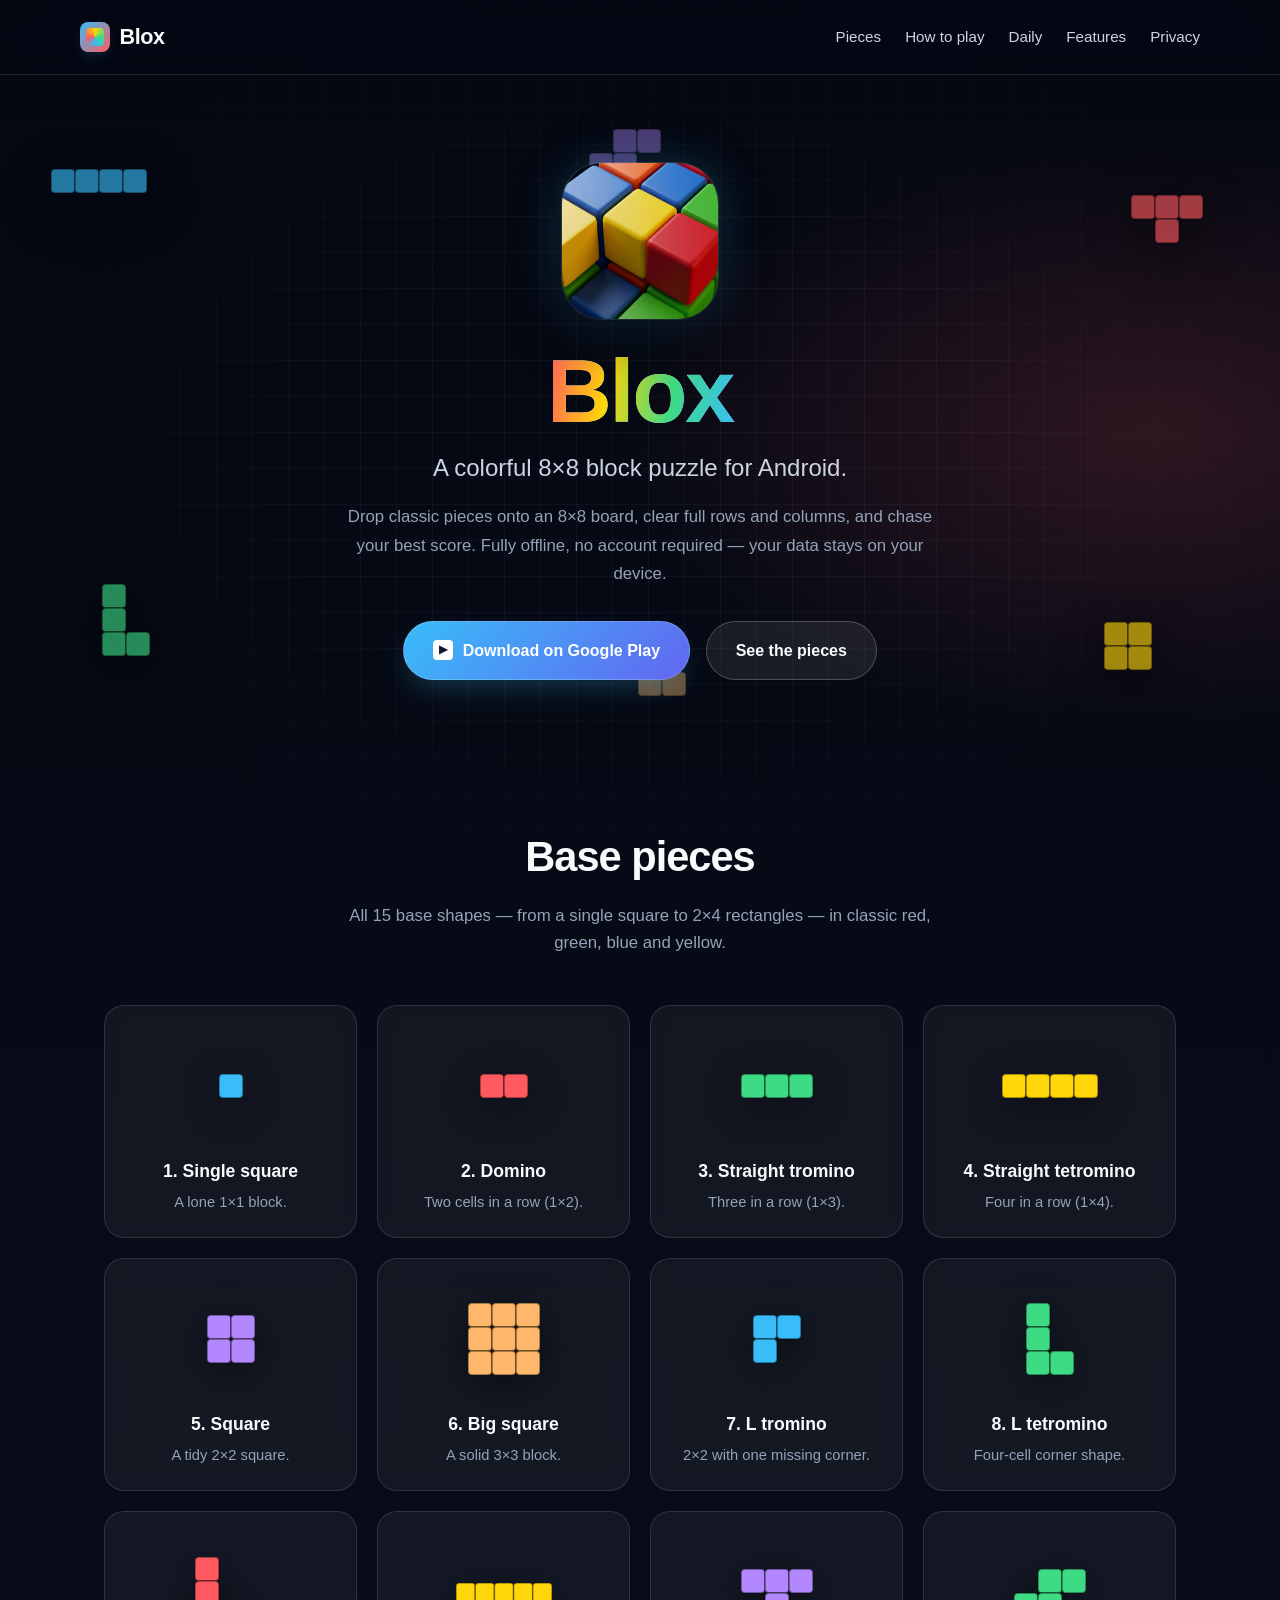
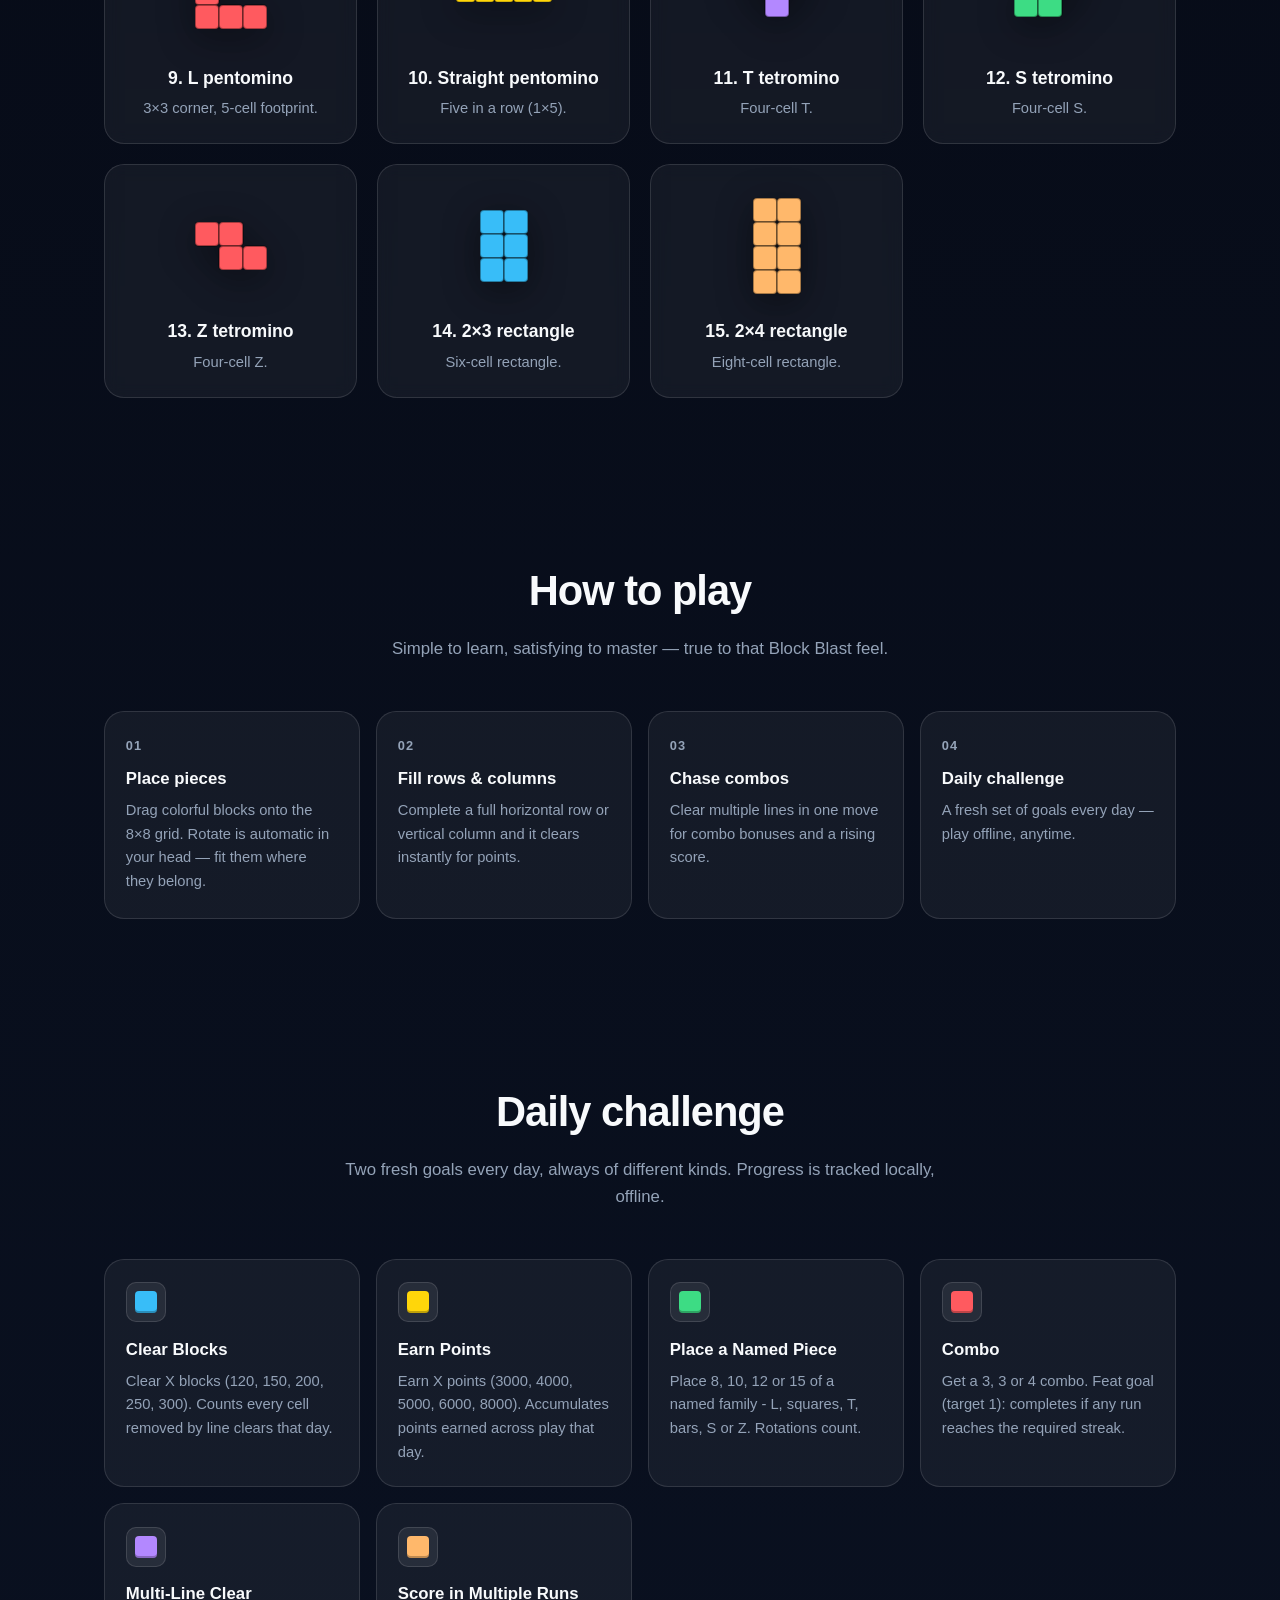
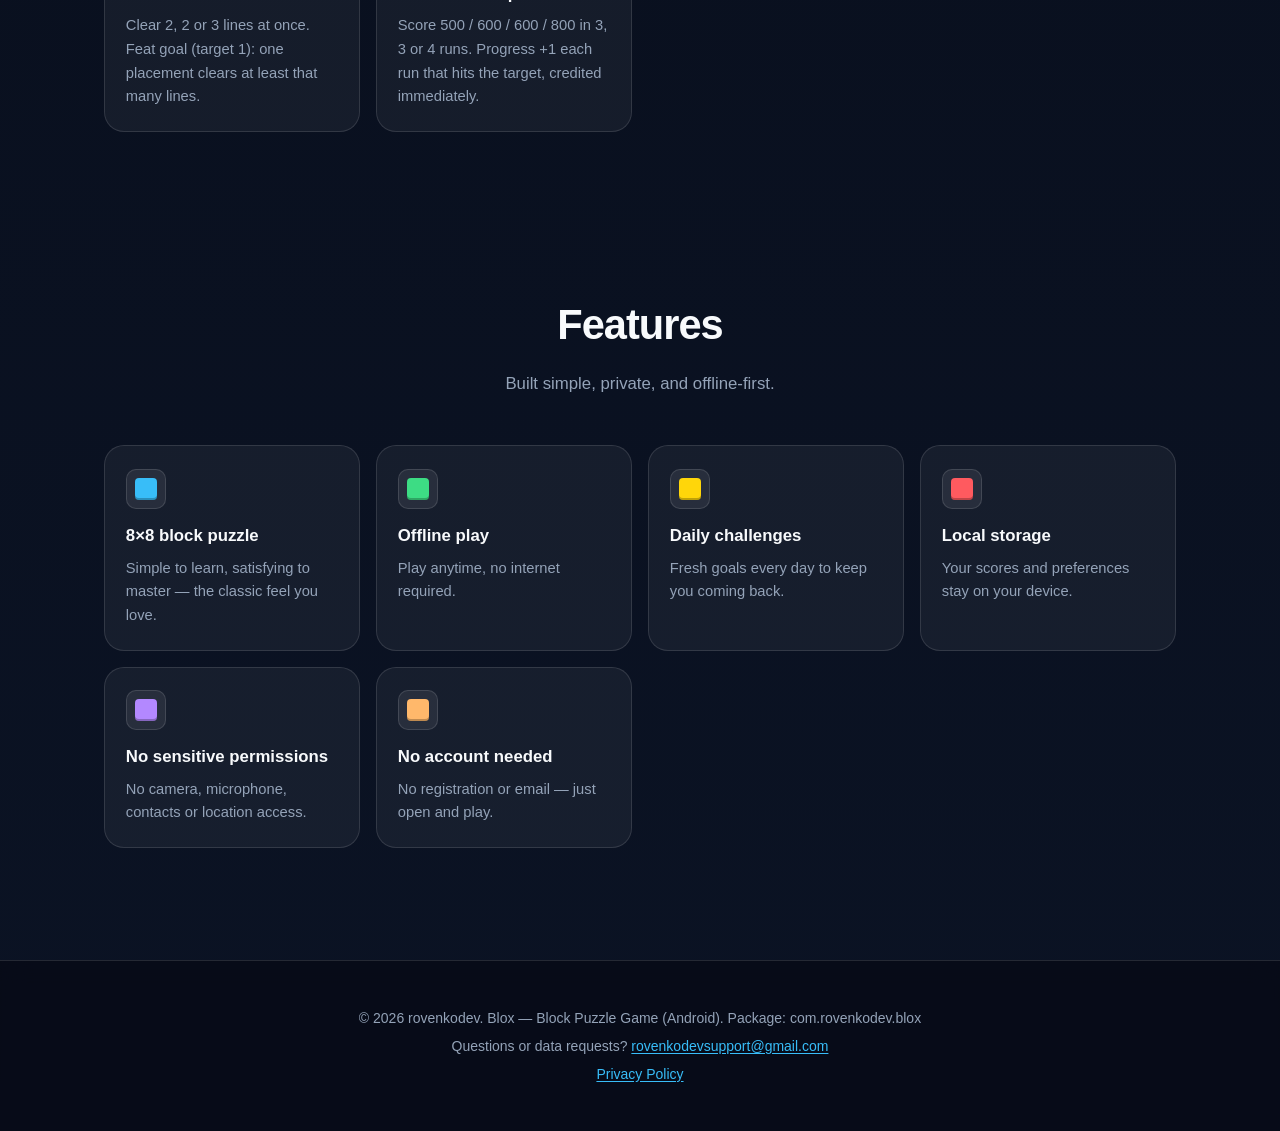
==== index.html @ ad1874cd "Order navbar to match page content" ====
<!DOCTYPE html>
<html lang="en">
<head>
  <meta charset="UTF-8" />
  <meta name="viewport" content="width=device-width, initial-scale=1.0" />
  <meta name="description" content="Blox is an offline-playable 8x8 block puzzle game for Android. No account required — just colorful classic pieces." />
  <title>Blox — Block Puzzle Game</title>
  <link rel="icon" type="image/png" href="favicon.png" />
  <link rel="stylesheet" href="assets/css/style.css" />
</head>
<body>
  <header class="site-header">
    <div class="container header-inner">
      <a href="/" class="logo">
        <span class="logo-mark" aria-hidden="true"></span>
        Blox
      </a>
      <nav class="nav">
        <a href="#pieces">Pieces</a>
        <a href="#how">How to play</a>
        <a href="#daily">Daily</a>
        <a href="#features">Features</a>
        <a href="privacypolicy.html">Privacy</a>
      </nav>
    </div>
  </header>

  <!-- Decorative floating classic pieces (hero background) -->
  <section class="hero">
    <div class="hero-pieces" aria-hidden="true">
      <!-- blue I piece -->
      <div class="piece-float" style="left:4%; top:14%; --r:-12deg;">
        <svg class="piece piece-blue" viewBox="0 0 96 24" xmlns="http://www.w3.org/2000/svg" width="96" height="24">
          <rect x="0" y="0" width="24" height="24" rx="4"/><rect x="24" y="0" width="24" height="24" rx="4"/><rect x="48" y="0" width="24" height="24" rx="4"/><rect x="72" y="0" width="24" height="24" rx="4"/>
        </svg>
      </div>
      <!-- red T piece -->
      <div class="piece-float" style="right:6%; top:18%; --r:8deg;">
        <svg class="piece piece-red" viewBox="0 0 72 48" xmlns="http://www.w3.org/2000/svg" width="72" height="48">
          <rect x="0" y="0" width="24" height="24" rx="4"/><rect x="24" y="0" width="24" height="24" rx="4"/><rect x="48" y="0" width="24" height="24" rx="4"/><rect x="24" y="24" width="24" height="24" rx="4"/>
        </svg>
      </div>
      <!-- green L piece -->
      <div class="piece-float" style="left:8%; bottom:12%; --r:-6deg;">
        <svg class="piece piece-green" viewBox="0 0 48 72" xmlns="http://www.w3.org/2000/svg" width="48" height="72">
          <rect x="0" y="0" width="24" height="24" rx="4"/><rect x="0" y="24" width="24" height="24" rx="4"/><rect x="0" y="48" width="24" height="24" rx="4"/><rect x="24" y="48" width="24" height="24" rx="4"/>
        </svg>
      </div>
      <!-- yellow O piece -->
      <div class="piece-float" style="right:10%; bottom:10%; --r:14deg;">
        <svg class="piece piece-yellow" viewBox="0 0 48 48" xmlns="http://www.w3.org/2000/svg" width="48" height="48">
          <rect x="0" y="0" width="24" height="24" rx="4"/><rect x="24" y="0" width="24" height="24" rx="4"/><rect x="0" y="24" width="24" height="24" rx="4"/><rect x="24" y="24" width="24" height="24" rx="4"/>
        </svg>
      </div>
      <!-- purple S piece -->
      <div class="piece-float" style="left:46%; top:8%; --r:4deg; opacity:0.4;">
        <svg class="piece piece-purple" viewBox="0 0 72 48" xmlns="http://www.w3.org/2000/svg" width="72" height="48" style="width:72px;">
          <rect x="24" y="0" width="24" height="24" rx="4"/><rect x="48" y="0" width="24" height="24" rx="4"/><rect x="0" y="24" width="24" height="24" rx="4"/><rect x="24" y="24" width="24" height="24" rx="4"/>
        </svg>
      </div>
      <!-- orange Z piece -->
      <div class="piece-float" style="left:48%; bottom:6%; --r:-10deg; opacity:0.4;">
        <svg class="piece piece-orange" viewBox="0 0 72 48" xmlns="http://www.w3.org/2000/svg" width="72" height="48" style="width:72px;">
          <rect x="0" y="0" width="24" height="24" rx="4"/><rect x="24" y="0" width="24" height="24" rx="4"/><rect x="24" y="24" width="24" height="24" rx="4"/><rect x="48" y="24" width="24" height="24" rx="4"/>
        </svg>
      </div>
    </div>

    <div class="container hero-content">
      <div class="hero-badge">
        <img src="assets/img/app-icon.png" alt="Blox app icon" width="156" height="156" />
      </div>
      <h1><span class="accent">Blox</span></h1>
      <p class="tagline">A colorful 8×8 block puzzle for Android.</p>
      <p class="description">
        Drop classic pieces onto an 8×8 board, clear full rows and columns, and chase your best score.
        Fully offline, no account required — your data stays on your device.
      </p>
      <div class="cta-group">
        <a href="#" class="btn btn-primary"><span class="play-icon">▶</span> Download on Google Play</a>
        <a href="#pieces" class="btn btn-secondary">See the pieces</a>
      </div>
    </div>
  </section>

  <main>
    <!-- Pieces showcase -->
    <section class="section" id="pieces">
      <div class="container">
        <div class="section-head">
          <h2>Base pieces</h2>
          <p>All 15 base shapes — from a single square to 2×4 rectangles — in classic red, green, blue and yellow.</p>
        </div>
          <div class="piece-grid">
          <article class="piece-card">
            <div class="piece-art"><svg class="piece piece-blue" viewBox="0 0 24 24" xmlns="http://www.w3.org/2000/svg" width="24" height="24"><rect x="0" y="0" width="24" height="24" rx="4"/></svg></div>
            <h3>1. Single square</h3>
            <p>A lone 1×1 block.</p>
          </article>
          <article class="piece-card">
            <div class="piece-art"><svg class="piece piece-red" viewBox="0 0 48 24" xmlns="http://www.w3.org/2000/svg" width="48" height="24"><rect x="0" y="0" width="24" height="24" rx="4"/><rect x="24" y="0" width="24" height="24" rx="4"/></svg></div>
            <h3>2. Domino</h3>
            <p>Two cells in a row (1×2).</p>
          </article>
          <article class="piece-card">
            <div class="piece-art"><svg class="piece piece-green" viewBox="0 0 72 24" xmlns="http://www.w3.org/2000/svg" width="72" height="24"><rect x="0" y="0" width="24" height="24" rx="4"/><rect x="24" y="0" width="24" height="24" rx="4"/><rect x="48" y="0" width="24" height="24" rx="4"/></svg></div>
            <h3>3. Straight tromino</h3>
            <p>Three in a row (1×3).</p>
          </article>
          <article class="piece-card">
            <div class="piece-art"><svg class="piece piece-yellow" viewBox="0 0 96 24" xmlns="http://www.w3.org/2000/svg" width="96" height="24"><rect x="0" y="0" width="24" height="24" rx="4"/><rect x="24" y="0" width="24" height="24" rx="4"/><rect x="48" y="0" width="24" height="24" rx="4"/><rect x="72" y="0" width="24" height="24" rx="4"/></svg></div>
            <h3>4. Straight tetromino</h3>
            <p>Four in a row (1×4).</p>
          </article>
          <article class="piece-card">
            <div class="piece-art"><svg class="piece piece-purple" viewBox="0 0 48 48" xmlns="http://www.w3.org/2000/svg" width="48" height="48"><rect x="0" y="0" width="24" height="24" rx="4"/><rect x="24" y="0" width="24" height="24" rx="4"/><rect x="0" y="24" width="24" height="24" rx="4"/><rect x="24" y="24" width="24" height="24" rx="4"/></svg></div>
            <h3>5. Square</h3>
            <p>A tidy 2×2 square.</p>
          </article>
          <article class="piece-card">
            <div class="piece-art"><svg class="piece piece-orange" viewBox="0 0 72 72" xmlns="http://www.w3.org/2000/svg" width="72" height="72" style="color:#ffb86b;"><rect x="0" y="0" width="24" height="24" rx="4"/><rect x="24" y="0" width="24" height="24" rx="4"/><rect x="48" y="0" width="24" height="24" rx="4"/><rect x="0" y="24" width="24" height="24" rx="4"/><rect x="24" y="24" width="24" height="24" rx="4"/><rect x="48" y="24" width="24" height="24" rx="4"/><rect x="0" y="48" width="24" height="24" rx="4"/><rect x="24" y="48" width="24" height="24" rx="4"/><rect x="48" y="48" width="24" height="24" rx="4"/></svg></div>
            <h3>6. Big square</h3>
            <p>A solid 3×3 block.</p>
          </article>
          <article class="piece-card">
            <div class="piece-art"><svg class="piece piece-blue" viewBox="0 0 48 48" xmlns="http://www.w3.org/2000/svg" width="48" height="48"><rect x="0" y="0" width="24" height="24" rx="4"/><rect x="24" y="0" width="24" height="24" rx="4"/><rect x="0" y="24" width="24" height="24" rx="4"/></svg></div>
            <h3>7. L tromino</h3>
            <p>2×2 with one missing corner.</p>
          </article>
          <article class="piece-card">
            <div class="piece-art"><svg class="piece piece-green" viewBox="0 0 48 72" xmlns="http://www.w3.org/2000/svg" width="48" height="72"><rect x="0" y="0" width="24" height="24" rx="4"/><rect x="0" y="24" width="24" height="24" rx="4"/><rect x="0" y="48" width="24" height="24" rx="4"/><rect x="24" y="48" width="24" height="24" rx="4"/></svg></div>
            <h3>8. L tetromino</h3>
            <p>Four-cell corner shape.</p>
          </article>
          <article class="piece-card">
            <div class="piece-art"><svg class="piece piece-red" viewBox="0 0 72 72" xmlns="http://www.w3.org/2000/svg" width="72" height="72"><rect x="0" y="0" width="24" height="24" rx="4"/><rect x="0" y="24" width="24" height="24" rx="4"/><rect x="0" y="48" width="24" height="24" rx="4"/><rect x="24" y="48" width="24" height="24" rx="4"/><rect x="48" y="48" width="24" height="24" rx="4"/></svg></div>
            <h3>9. L pentomino</h3>
            <p>3×3 corner, 5-cell footprint.</p>
          </article>
          <article class="piece-card">
            <div class="piece-art"><svg class="piece piece-yellow" viewBox="0 0 120 24" xmlns="http://www.w3.org/2000/svg" width="120" height="24"><rect x="0" y="0" width="24" height="24" rx="4"/><rect x="24" y="0" width="24" height="24" rx="4"/><rect x="48" y="0" width="24" height="24" rx="4"/><rect x="72" y="0" width="24" height="24" rx="4"/><rect x="96" y="0" width="24" height="24" rx="4"/></svg></div>
            <h3>10. Straight pentomino</h3>
            <p>Five in a row (1×5).</p>
          </article>
          <article class="piece-card">
            <div class="piece-art"><svg class="piece piece-purple" viewBox="0 0 72 48" xmlns="http://www.w3.org/2000/svg" width="72" height="48"><rect x="0" y="0" width="24" height="24" rx="4"/><rect x="24" y="0" width="24" height="24" rx="4"/><rect x="48" y="0" width="24" height="24" rx="4"/><rect x="24" y="24" width="24" height="24" rx="4"/></svg></div>
            <h3>11. T tetromino</h3>
            <p>Four-cell T.</p>
          </article>
          <article class="piece-card">
            <div class="piece-art"><svg class="piece piece-green" viewBox="0 0 72 48" xmlns="http://www.w3.org/2000/svg" width="72" height="48"><rect x="24" y="0" width="24" height="24" rx="4"/><rect x="48" y="0" width="24" height="24" rx="4"/><rect x="0" y="24" width="24" height="24" rx="4"/><rect x="24" y="24" width="24" height="24" rx="4"/></svg></div>
            <h3>12. S tetromino</h3>
            <p>Four-cell S.</p>
          </article>
          <article class="piece-card">
            <div class="piece-art"><svg class="piece piece-red" viewBox="0 0 72 48" xmlns="http://www.w3.org/2000/svg" width="72" height="48"><rect x="0" y="0" width="24" height="24" rx="4"/><rect x="24" y="0" width="24" height="24" rx="4"/><rect x="24" y="24" width="24" height="24" rx="4"/><rect x="48" y="24" width="24" height="24" rx="4"/></svg></div>
            <h3>13. Z tetromino</h3>
            <p>Four-cell Z.</p>
          </article>
          <article class="piece-card">
            <div class="piece-art"><svg class="piece piece-blue" viewBox="0 0 48 72" xmlns="http://www.w3.org/2000/svg" width="48" height="72"><rect x="0" y="0" width="24" height="24" rx="4"/><rect x="24" y="0" width="24" height="24" rx="4"/><rect x="0" y="24" width="24" height="24" rx="4"/><rect x="24" y="24" width="24" height="24" rx="4"/><rect x="0" y="48" width="24" height="24" rx="4"/><rect x="24" y="48" width="24" height="24" rx="4"/></svg></div>
            <h3>14. 2×3 rectangle</h3>
            <p>Six-cell rectangle.</p>
          </article>
          <article class="piece-card">
            <div class="piece-art"><svg class="piece piece-orange" viewBox="0 0 48 96" xmlns="http://www.w3.org/2000/svg" width="48" height="96" style="color:#ffb86b;"><rect x="0" y="0" width="24" height="24" rx="4"/><rect x="24" y="0" width="24" height="24" rx="4"/><rect x="0" y="24" width="24" height="24" rx="4"/><rect x="24" y="24" width="24" height="24" rx="4"/><rect x="0" y="48" width="24" height="24" rx="4"/><rect x="24" y="48" width="24" height="24" rx="4"/><rect x="0" y="72" width="24" height="24" rx="4"/><rect x="24" y="72" width="24" height="24" rx="4"/></svg></div>
            <h3>15. 2×4 rectangle</h3>
            <p>Eight-cell rectangle.</p>
          </article>
          </div>
      </div>
    </section>

    <!-- How to play -->
    <section class="section" id="how">
      <div class="container">
        <div class="section-head">
          <h2>How to play</h2>
          <p>Simple to learn, satisfying to master — true to that Block Blast feel.</p>
        </div>
        <div class="steps">
          <div class="step-card">
            <div class="step-num">01</div>
            <h3>Place pieces</h3>
            <p>Drag colorful blocks onto the 8×8 grid. Rotate is automatic in your head — fit them where they belong.</p>
          </div>
          <div class="step-card">
            <div class="step-num">02</div>
            <h3>Fill rows &amp; columns</h3>
            <p>Complete a full horizontal row or vertical column and it clears instantly for points.</p>
          </div>
          <div class="step-card">
            <div class="step-num">03</div>
            <h3>Chase combos</h3>
            <p>Clear multiple lines in one move for combo bonuses and a rising score.</p>
          </div>
          <div class="step-card">
            <div class="step-num">04</div>
            <h3>Daily challenge</h3>
            <p>A fresh set of goals every day — play offline, anytime.</p>
          </div>
        </div>
      </div>
    </section>

    <!-- Daily Challenge -->
    <section class="section" id="daily">
      <div class="container">
        <div class="section-head">
          <h2>Daily challenge</h2>
          <p>Two fresh goals every day, always of different kinds. Progress is tracked locally, offline.</p>
        </div>
        <div class="feature-grid">
          <div class="feature-card">
            <div class="feature-icon icon-blue"><span class="mini-piece"></span></div>
            <h3>Clear Blocks</h3>
            <p>Clear X blocks (120, 150, 200, 250, 300). Counts every cell removed by line clears that day.</p>
          </div>
          <div class="feature-card">
            <div class="feature-icon icon-yellow"><span class="mini-piece"></span></div>
            <h3>Earn Points</h3>
            <p>Earn X points (3000, 4000, 5000, 6000, 8000). Accumulates points earned across play that day.</p>
          </div>
          <div class="feature-card">
            <div class="feature-icon icon-green"><span class="mini-piece"></span></div>
            <h3>Place a Named Piece</h3>
            <p>Place 8, 10, 12 or 15 of a named family - L, squares, T, bars, S or Z. Rotations count.</p>
          </div>
          <div class="feature-card">
            <div class="feature-icon icon-red"><span class="mini-piece"></span></div>
            <h3>Combo</h3>
            <p>Get a 3, 3 or 4 combo. Feat goal (target 1): completes if any run reaches the required streak.</p>
          </div>
          <div class="feature-card">
            <div class="feature-icon icon-purple"><span class="mini-piece"></span></div>
            <h3>Multi-Line Clear</h3>
            <p>Clear 2, 2 or 3 lines at once. Feat goal (target 1): one placement clears at least that many lines.</p>
          </div>
          <div class="feature-card">
            <div class="feature-icon icon-orange" style="color:#ffb86b;"><span class="mini-piece"></span></div>
            <h3>Score in Multiple Runs</h3>
            <p>Score 500 / 600 / 600 / 800 in 3, 3 or 4 runs. Progress +1 each run that hits the target, credited immediately.</p>
          </div>
        </div>
      </div>
    </section>

    <!-- Features -->
    <section class="section" id="features">
      <div class="container">
        <div class="section-head">
          <h2>Features</h2>
          <p>Built simple, private, and offline-first.</p>
        </div>
        <div class="feature-grid">
          <div class="feature-card">
            <div class="feature-icon icon-blue"><span class="mini-piece"></span></div>
            <h3>8×8 block puzzle</h3>
            <p>Simple to learn, satisfying to master — the classic feel you love.</p>
          </div>
          <div class="feature-card">
            <div class="feature-icon icon-green"><span class="mini-piece"></span></div>
            <h3>Offline play</h3>
            <p>Play anytime, no internet required.</p>
          </div>
          <div class="feature-card">
            <div class="feature-icon icon-yellow"><span class="mini-piece"></span></div>
            <h3>Daily challenges</h3>
            <p>Fresh goals every day to keep you coming back.</p>
          </div>
          <div class="feature-card">
            <div class="feature-icon icon-red"><span class="mini-piece"></span></div>
            <h3>Local storage</h3>
            <p>Your scores and preferences stay on your device.</p>
          </div>
          <div class="feature-card">
            <div class="feature-icon icon-purple"><span class="mini-piece"></span></div>
            <h3>No sensitive permissions</h3>
            <p>No camera, microphone, contacts or location access.</p>
          </div>
          <div class="feature-card">
            <div class="feature-icon icon-orange" style="color:#ffb86b;"><span class="mini-piece"></span></div>
            <h3>No account needed</h3>
            <p>No registration or email — just open and play.</p>
          </div>
        </div>
      </div>
    </section>
  </main>

  <footer class="site-footer">
    <div class="container footer-inner">
      <p>&copy; 2026 rovenkodev. Blox — Block Puzzle Game (Android). Package: com.rovenkodev.blox</p>
      <p>
        Questions or data requests?
        <a href="mailto:rovenkodevsupport@gmail.com">rovenkodevsupport@gmail.com</a>
      </p>
      <p><a href="privacypolicy.html">Privacy Policy</a></p>
    </div>
  </footer>

  <script src="assets/js/script.js"></script>
</body>
</html>
---- assets/css/style.css ----
/* =========================
   Blox Website — Colorful Block Theme
   Dark grid background with vibrant red / green / blue / yellow pieces
   ========================= */
:root {
  --bg-0: #050812;
  --bg-1: #0b1324;
  --surface: rgba(255, 255, 255, 0.05);
  --surface-2: rgba(255, 255, 255, 0.08);
  --surface-strong: rgba(255, 255, 255, 0.10);
  --border: rgba(255, 255, 255, 0.12);
  --border-strong: rgba(255, 255, 255, 0.22);

  --text: #f8fafc;
  --text-2: #cbd5e1;
  --text-3: #94a3b8;

  --red: #ff5a5f;
  --green: #3ddc84;
  --blue: #38bdf8;
  --yellow: #ffd60a;
  --purple: #b388ff;
  --orange: #ffb86b;

  --glow-red: rgba(255, 90, 95, 0.30);
  --glow-green: rgba(61, 220, 132, 0.28);
  --glow-blue: rgba(56, 189, 248, 0.30);
  --glow-yellow: rgba(255, 214, 10, 0.30);

  --radius: 20px;
  --radius-sm: 12px;
  --radius-pill: 999px;
  --transition: 240ms cubic-bezier(0.2, 0.8, 0.2, 1);
  --shadow: 0 30px 70px -24px rgba(0, 0, 0, 0.7);
  --shadow-sm: 0 10px 28px -8px rgba(0, 0, 0, 0.5);

  --container: 1120px;
  --container-narrow: 820px;
  --header-h: 74px;
}

* { box-sizing: border-box; margin: 0; padding: 0; }
html { scroll-behavior: smooth; }
body {
  margin: 0;
  font-family: "Inter", -apple-system, BlinkMacSystemFont, "Segoe UI", Roboto, "Helvetica Neue", Arial, sans-serif;
  line-height: 1.6;
  color: var(--text);
  background:
    radial-gradient(1200px 600px at 15% -10%, rgba(56, 189, 248, 0.18), transparent 60%),
    radial-gradient(900px 500px at 90% 10%, rgba(255, 90, 95, 0.16), transparent 60%),
    radial-gradient(1000px 700px at 50% 110%, rgba(255, 214, 10, 0.12), transparent 60%),
    linear-gradient(180deg, var(--bg-0), var(--bg-1));
  min-height: 100vh;
  overflow-x: hidden;
  -webkit-font-smoothing: antialiased;
}

/* subtle pixel grid overlay */
body::before {
  content: "";
  position: fixed;
  inset: 0;
  pointer-events: none;
  z-index: -2;
  background-image:
    linear-gradient(rgba(255, 255, 255, 0.04) 1px, transparent 1px),
    linear-gradient(90deg, rgba(255, 255, 255, 0.04) 1px, transparent 1px);
  background-size: 36px 36px;
  mask-image: radial-gradient(ellipse at center, black 30%, transparent 80%);
  -webkit-mask-image: radial-gradient(ellipse at center, black 30%, transparent 80%);
}

.container {
  width: 100%;
  max-width: var(--container);
  margin: 0 auto;
  padding: 0 1.5rem;
}

.container-narrow {
  max-width: var(--container-narrow);
}

a { color: inherit; text-decoration: none; }
img { display: block; max-width: 100%; height: auto; }

/* ---------- Header ---------- */
.site-header {
  position: sticky;
  top: 0;
  z-index: 100;
  background: rgba(5, 8, 18, 0.72);
  backdrop-filter: blur(18px) saturate(140%);
  -webkit-backdrop-filter: blur(18px) saturate(140%);
  border-bottom: 1px solid var(--border);
}

.header-inner {
  display: flex;
  align-items: center;
  justify-content: space-between;
  padding: 0.9rem 0;
  gap: 1rem;
  min-height: var(--header-h);
}

.logo {
  display: inline-flex;
  align-items: center;
  gap: 0.6rem;
  font-size: 1.35rem;
  font-weight: 800;
  letter-spacing: -0.5px;
  color: var(--text);
}
.logo-mark {
  width: 30px;
  height: 30px;
  border-radius: 8px;
  background: linear-gradient(135deg, var(--blue), var(--red));
  box-shadow: 0 6px 16px -6px var(--glow-blue);
  position: relative;
  overflow: hidden;
}
.logo-mark::after {
  content: "";
  position: absolute;
  inset: 6px;
  border-radius: 4px;
  background: conic-gradient(from 0deg, var(--yellow), var(--green), var(--blue), var(--red), var(--yellow));
}

.nav {
  display: flex;
  gap: 1.5rem;
  align-items: center;
}
.nav a {
  color: var(--text-2);
  font-size: 0.95rem;
  font-weight: 500;
  transition: color var(--transition);
}
.nav a:hover { color: var(--text); }

/* ---------- Hero ---------- */
.hero {
  position: relative;
  padding: 5.5rem 0 4rem;
  text-align: center;
  overflow: hidden;
}

.hero-pieces {
  position: absolute;
  inset: 0;
  pointer-events: none;
  z-index: 0;
}
.piece-float {
  position: absolute;
  opacity: 0.62;
  filter: drop-shadow(0 12px 24px rgba(0, 0, 0, 0.5));
  animation: floatY 7s ease-in-out infinite;
  will-change: transform;
}
.piece-float:nth-child(2) { animation-duration: 8.5s; animation-delay: -1.2s; }
.piece-float:nth-child(3) { animation-duration: 6.4s; animation-delay: -2.4s; }
.piece-float:nth-child(4) { animation-duration: 9s; animation-delay: -3.1s; }
.piece-float:nth-child(5) { animation-duration: 7.6s; animation-delay: -0.7s; }
.piece-float:nth-child(6) { animation-duration: 8.2s; animation-delay: -4s; }

@keyframes floatY {
  0%, 100% { transform: translateY(0) rotate(var(--r, 0deg)); }
  50% { transform: translateY(-16px) rotate(var(--r, 0deg)); }
}

.hero-content {
  position: relative;
  z-index: 1;
}

.hero-badge {
  width: 156px;
  height: 156px;
  margin: 0 auto 1.75rem;
  border-radius: 26%;
  overflow: hidden;
  box-shadow:
    0 24px 60px -12px rgba(0, 0, 0, 0.6),
    0 0 0 1px rgba(255, 255, 255, 0.15),
    0 0 48px rgba(56, 189, 248, 0.25);
  background: var(--surface);
  animation: popIn 700ms cubic-bezier(0.2, 1.2, 0.3, 1) both;
}
.hero-badge img {
  width: 100%;
  height: 100%;
  object-fit: cover;
}

@keyframes popIn {
  from { opacity: 0; transform: scale(0.82) translateY(12px); }
  to   { opacity: 1; transform: none; }
}

.hero h1 {
  font-size: clamp(3.2rem, 9vw, 5.6rem);
  font-weight: 900;
  letter-spacing: -2px;
  line-height: 1;
  margin: 0 0 0.75rem;
  background: linear-gradient(180deg, #ffffff, #b9c6e6);
  -webkit-background-clip: text;
  background-clip: text;
  color: transparent;
}
.hero h1 .accent {
  background: linear-gradient(100deg, var(--red), var(--yellow), var(--green), var(--blue));
  -webkit-background-clip: text;
  background-clip: text;
  color: transparent;
}

.tagline {
  font-size: clamp(1.15rem, 2.2vw, 1.5rem);
  color: var(--text-2);
  margin: 0 auto 1rem;
  max-width: 640px;
  font-weight: 500;
}

.description {
  font-size: 1.05rem;
  color: var(--text-3);
  max-width: 600px;
  margin: 0 auto 2rem;
  line-height: 1.7;
}

.cta-group {
  display: flex;
  gap: 1rem;
  justify-content: center;
  flex-wrap: wrap;
}

/* ---------- Buttons ---------- */
.btn {
  display: inline-flex;
  align-items: center;
  justify-content: center;
  gap: 0.6rem;
  padding: 1rem 1.8rem;
  border-radius: var(--radius-pill);
  font-weight: 700;
  font-size: 1rem;
  text-align: center;
  border: 1px solid transparent;
  cursor: pointer;
  transition: transform var(--transition), box-shadow var(--transition), background var(--transition), border-color var(--transition);
  font-family: inherit;
  position: relative;
  overflow: hidden;
}
.btn:active { transform: scale(0.98); }
.btn::after {
  content: "";
  position: absolute;
  inset: 0;
  background: linear-gradient(120deg, transparent 0%, rgba(255,255,255,0.22) 50%, transparent 100%);
  transform: translateX(-120%);
  transition: transform 600ms ease;
}
.btn:hover::after { transform: translateX(120%); }

.btn-primary {
  background: linear-gradient(135deg, var(--blue), #6366f1);
  border-color: rgba(255, 255, 255, 0.18);
  color: #fff;
  box-shadow: 0 12px 30px -8px var(--glow-blue);
}
.btn-primary:hover {
  transform: translateY(-2px);
  box-shadow: 0 18px 40px -8px var(--glow-blue);
}
.btn-secondary {
  background: var(--surface-2);
  border-color: var(--border-strong);
  color: var(--text);
}
.btn-secondary:hover {
  background: var(--surface-strong);
  transform: translateY(-2px);
}

/* play badge */
.btn .play-icon {
  width: 20px;
  height: 20px;
  border-radius: 4px;
  background: #fff;
  display: inline-grid;
  place-items: center;
  color: #0f172a;
  font-weight: 900;
  font-size: 0.7rem;
}

/* ---------- Section heads ---------- */
.section {
  padding: 5rem 0;
}
.section-head {
  text-align: center;
  margin-bottom: 3rem;
}
.section-head h2 {
  font-size: clamp(1.9rem, 4vw, 2.6rem);
  font-weight: 800;
  letter-spacing: -1px;
  margin: 0 0 0.75rem;
}
.section-head p {
  color: var(--text-3);
  max-width: 620px;
  margin: 0 auto;
  font-size: 1.05rem;
}

/* ---------- Pieces grid ---------- */
.piece-grid {
  display: grid;
  grid-template-columns: repeat(auto-fit, minmax(230px, 1fr));
  gap: 1.25rem;
}
.piece-card {
  background: var(--surface);
  border: 1px solid var(--border);
  border-radius: var(--radius);
  padding: 1.6rem 1.4rem 1.4rem;
  text-align: center;
  backdrop-filter: blur(8px);
  transition: transform var(--transition), border-color var(--transition), background var(--transition);
  opacity: 0;
  transform: translateY(16px);
}
.piece-card.is-visible {
  opacity: 1;
  transform: none;
  transition: opacity 600ms ease, transform 600ms ease, border-color var(--transition), background var(--transition);
}
.piece-card:hover {
  transform: translateY(-6px);
  border-color: var(--border-strong);
  background: var(--surface-2);
}
.piece-art {
  height: 110px;
  display: grid;
  place-items: center;
  margin-bottom: 1rem;
}
.piece {
  width: auto;
  height: auto;
  max-width: 96px;
  max-height: 96px;
  filter: drop-shadow(0 8px 18px rgba(0, 0, 0, 0.45));
}

.piece rect {
  fill: currentColor;
  stroke: rgba(0, 0, 0, 0.35);
  stroke-width: 2px;
  stroke-linejoin: round;
}
.piece-red { color: var(--red); }
.piece-green { color: var(--green); }
.piece-blue { color: var(--blue); }
.piece-yellow { color: var(--yellow); }
.piece-purple { color: var(--purple); }
.piece-orange { color: var(--orange); }

.piece-card h3 {
  font-size: 1.1rem;
  font-weight: 700;
  margin: 0 0 0.35rem;
}
.piece-card p {
  color: var(--text-3);
  font-size: 0.92rem;
  margin: 0;
}

/* ---------- Features ---------- */
.feature-grid {
  display: grid;
  grid-template-columns: repeat(auto-fit, minmax(240px, 1fr));
  gap: 1rem;
}
.feature-card {
  background: var(--surface);
  border: 1px solid var(--border);
  border-radius: var(--radius);
  padding: 1.4rem 1.3rem;
  transition: transform var(--transition), border-color var(--transition), background var(--transition);
  opacity: 0;
  transform: translateY(16px);
}
.feature-card.is-visible {
  opacity: 1;
  transform: none;
  transition: opacity 600ms ease, transform 600ms ease;
}
.feature-card:hover {
  transform: translateY(-4px);
  border-color: var(--border-strong);
  background: var(--surface-2);
}
.feature-card .feature-icon {
  width: 40px;
  height: 40px;
  border-radius: 10px;
  display: grid;
  place-items: center;
  margin-bottom: 0.9rem;
  background: var(--surface-2);
  border: 1px solid var(--border);
}
.feature-card .feature-icon .mini-piece {
  width: 22px;
  height: 22px;
  border-radius: 4px;
  background: currentColor;
  box-shadow: inset 0 -2px 0 rgba(0,0,0,0.25);
}
.feature-card h3 {
  font-size: 1.05rem;
  font-weight: 700;
  margin: 0 0 0.4rem;
}
.feature-card p {
  color: var(--text-3);
  font-size: 0.92rem;
  margin: 0;
  line-height: 1.6;
}

/* colored icon variants */
.icon-red { color: var(--red); }
.icon-green { color: var(--green); }
.icon-blue { color: var(--blue); }
.icon-yellow { color: var(--yellow); }
.icon-purple { color: var(--purple); }

/* ---------- Steps ---------- */
.steps {
  display: grid;
  grid-template-columns: repeat(auto-fit, minmax(220px, 1fr));
  gap: 1rem;
  counter-reset: step;
}
.step-card {
  background: var(--surface);
  border: 1px solid var(--border);
  border-radius: var(--radius);
  padding: 1.5rem 1.3rem;
  position: relative;
  opacity: 0;
  transform: translateY(16px);
}
.step-card.is-visible {
  opacity: 1;
  transform: none;
  transition: opacity 600ms ease, transform 600ms ease;
}
.step-card .step-num {
  font-size: 0.8rem;
  font-weight: 800;
  color: var(--text-3);
  letter-spacing: 1px;
  margin-bottom: 0.6rem;
}
.step-card h3 {
  font-size: 1.05rem;
  font-weight: 700;
  margin: 0 0 0.4rem;
}
.step-card p {
  color: var(--text-3);
  font-size: 0.92rem;
  margin: 0;
}

/* ---------- Privacy card ---------- */
.policy-card {
  background: var(--surface);
  border: 1px solid var(--border);
  border-radius: var(--radius);
  padding: 2.6rem 2.2rem;
  box-shadow: var(--shadow);
  backdrop-filter: blur(8px);
  margin-bottom: 2rem;
}
.policy-card header.policy-header {
  margin-bottom: 2rem;
  border-bottom: 1px solid var(--border);
  padding-bottom: 1.25rem;
}
.policy-card h1 {
  font-size: clamp(1.7rem, 3.5vw, 2.1rem);
  font-weight: 800;
  margin: 0 0 0.6rem;
  letter-spacing: -0.5px;
}
.policy-card header.policy-header p {
  margin: 0.2rem 0;
  color: var(--text-2);
  font-size: 0.95rem;
}
.policy-card section { margin-bottom: 1.5rem; }
.policy-card h2 {
  font-size: 1.15rem;
  font-weight: 700;
  margin: 0 0 0.6rem;
  color: var(--text);
}
.policy-card p, .policy-card li {
  color: var(--text-2);
  font-size: 0.975rem;
  line-height: 1.7;
}
.policy-card ul {
  padding-left: 1.25rem;
  margin: 0 0 1rem;
}
.policy-card li { margin-bottom: 0.4rem; }
.policy-card strong { color: var(--text); }
.policy-card a {
  color: var(--blue);
  text-decoration: underline;
  text-underline-offset: 2px;
}
.policy-card a:hover { color: var(--yellow); }

/* ---------- Footer ---------- */
.site-footer {
  border-top: 1px solid var(--border);
  background: rgba(5, 8, 18, 0.6);
  backdrop-filter: blur(12px);
  padding: 2.5rem 0;
  margin-top: 2rem;
}
.footer-inner {
  text-align: center;
  color: var(--text-3);
  font-size: 0.875rem;
}
.footer-inner p { margin: 0.35rem 0; }
.footer-inner a {
  color: var(--blue);
  text-decoration: underline;
  text-underline-offset: 2px;
}
.footer-inner a:hover { color: var(--yellow); }

/* ---------- Responsive ---------- */
@media (max-width: 760px) {
  .hero { padding: 4rem 0 3rem; }
  .hero-badge { width: 120px; height: 120px; }
  .piece-float { transform: scale(0.7); }
  .piece-float:nth-child(n) { transform: scale(0.7); }
  .section { padding: 3.5rem 0; }
  .policy-card { padding: 1.6rem 1.2rem; }
}
@media (max-width: 480px) {
  .piece-float { display: none; }
  .nav { gap: 1rem; }
}

/* respect reduced motion */
@media (prefers-reduced-motion: reduce) {
  *, *::before, *::after {
    animation-duration: 0.001ms !important;
    transition-duration: 0.001ms !important;
  }
  .piece-card, .feature-card, .step-card { opacity: 1; transform: none; }
}
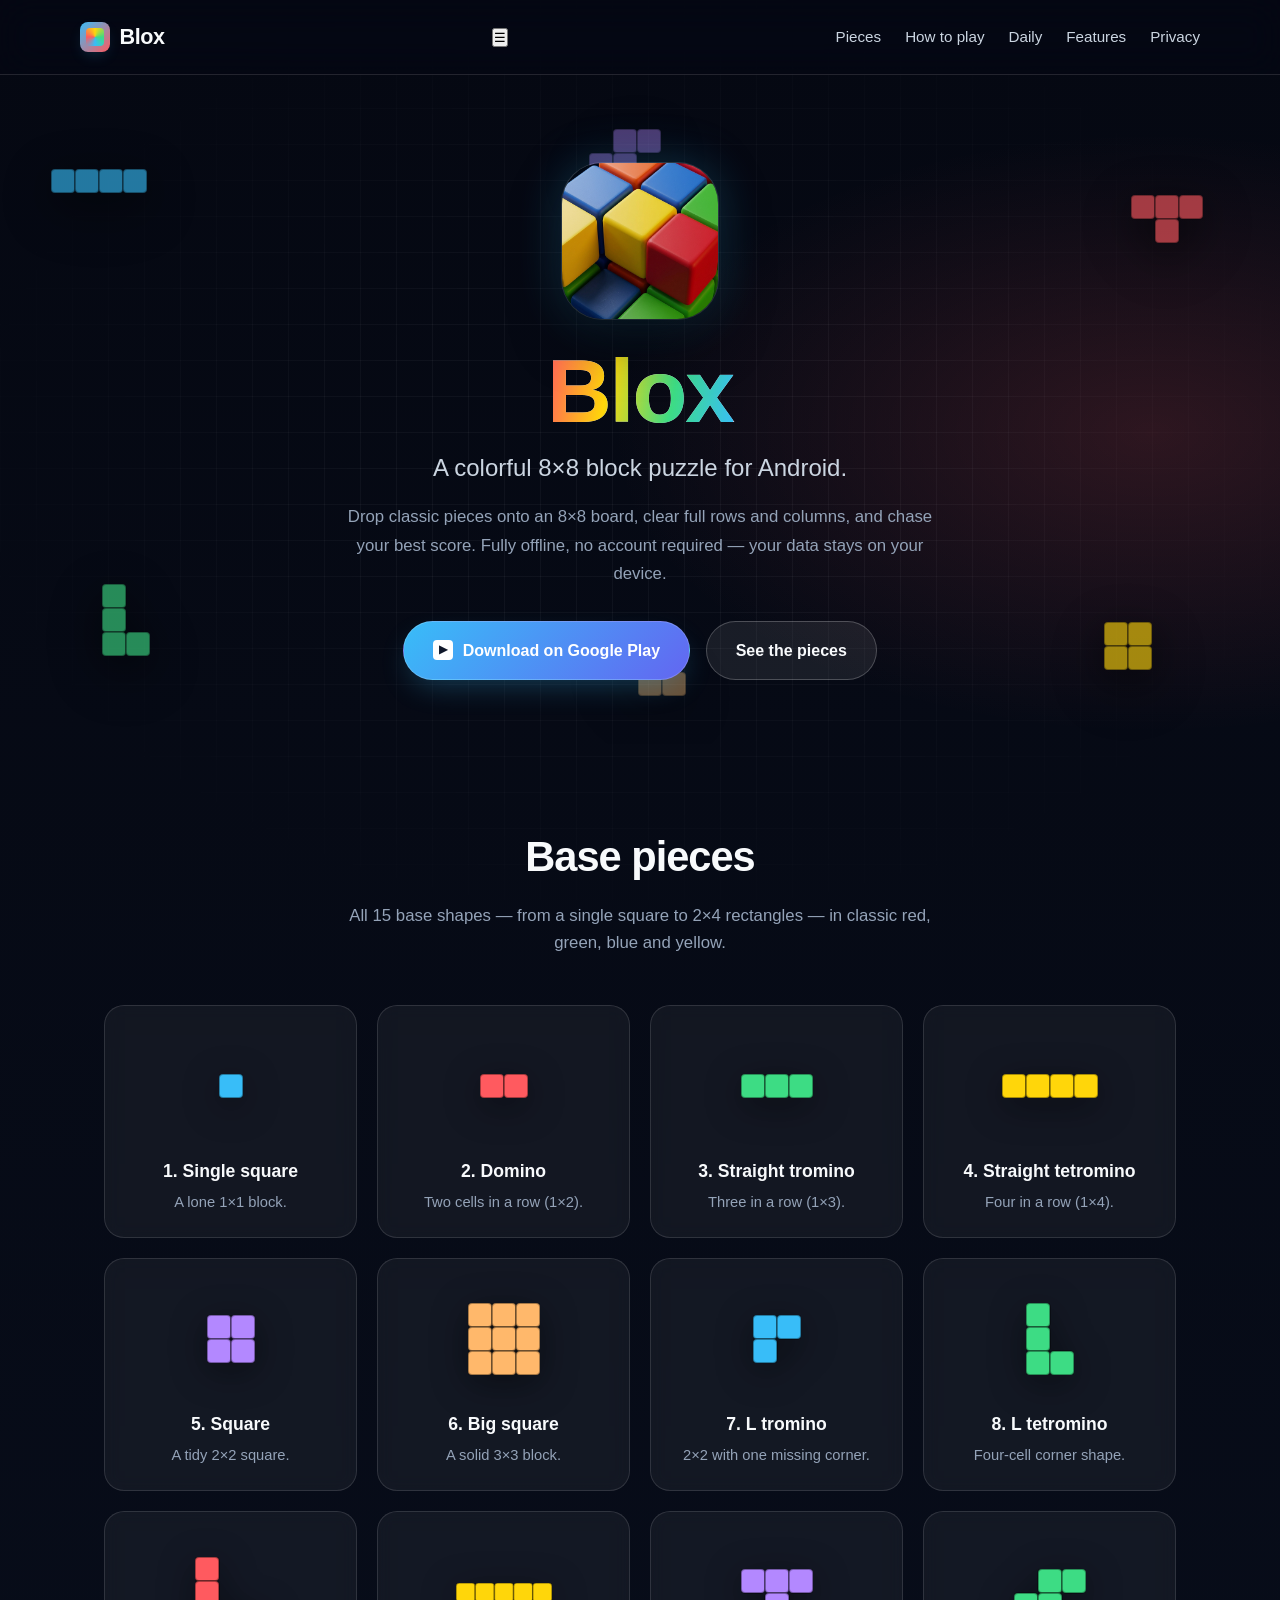
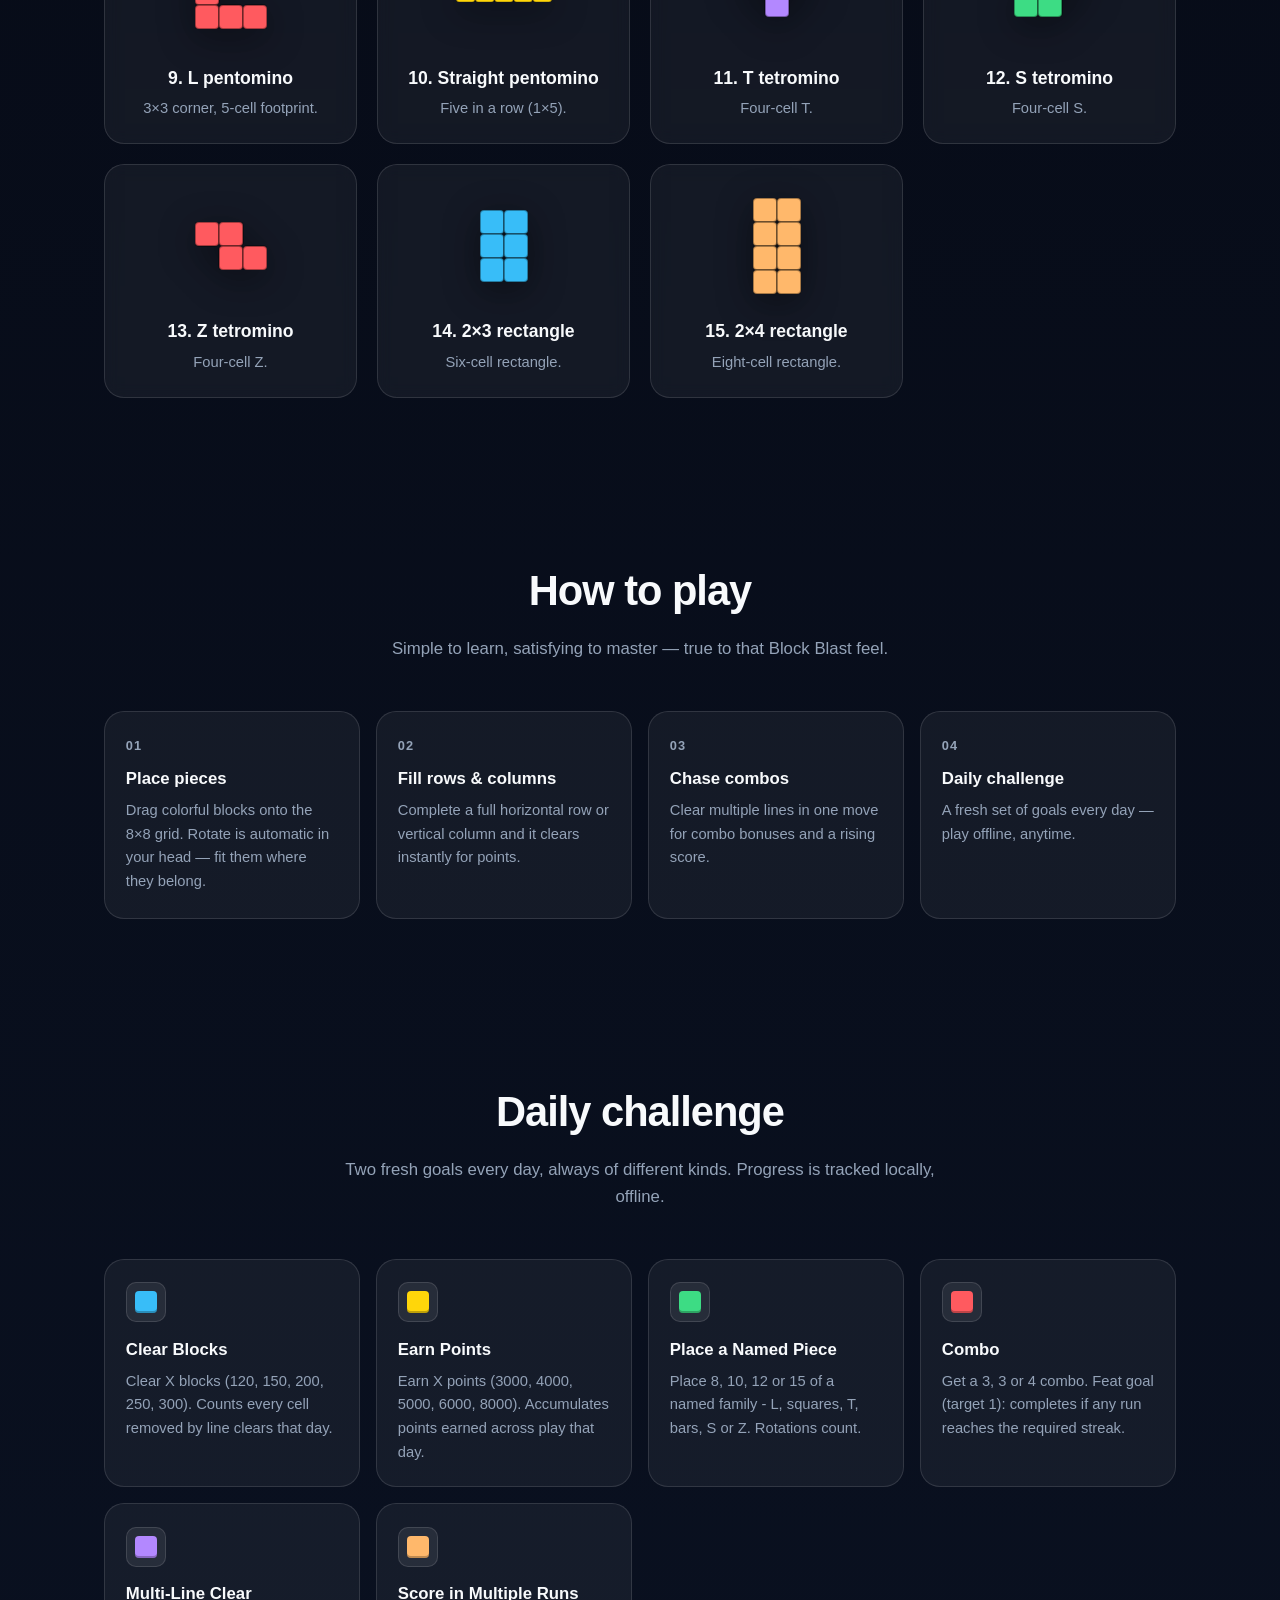
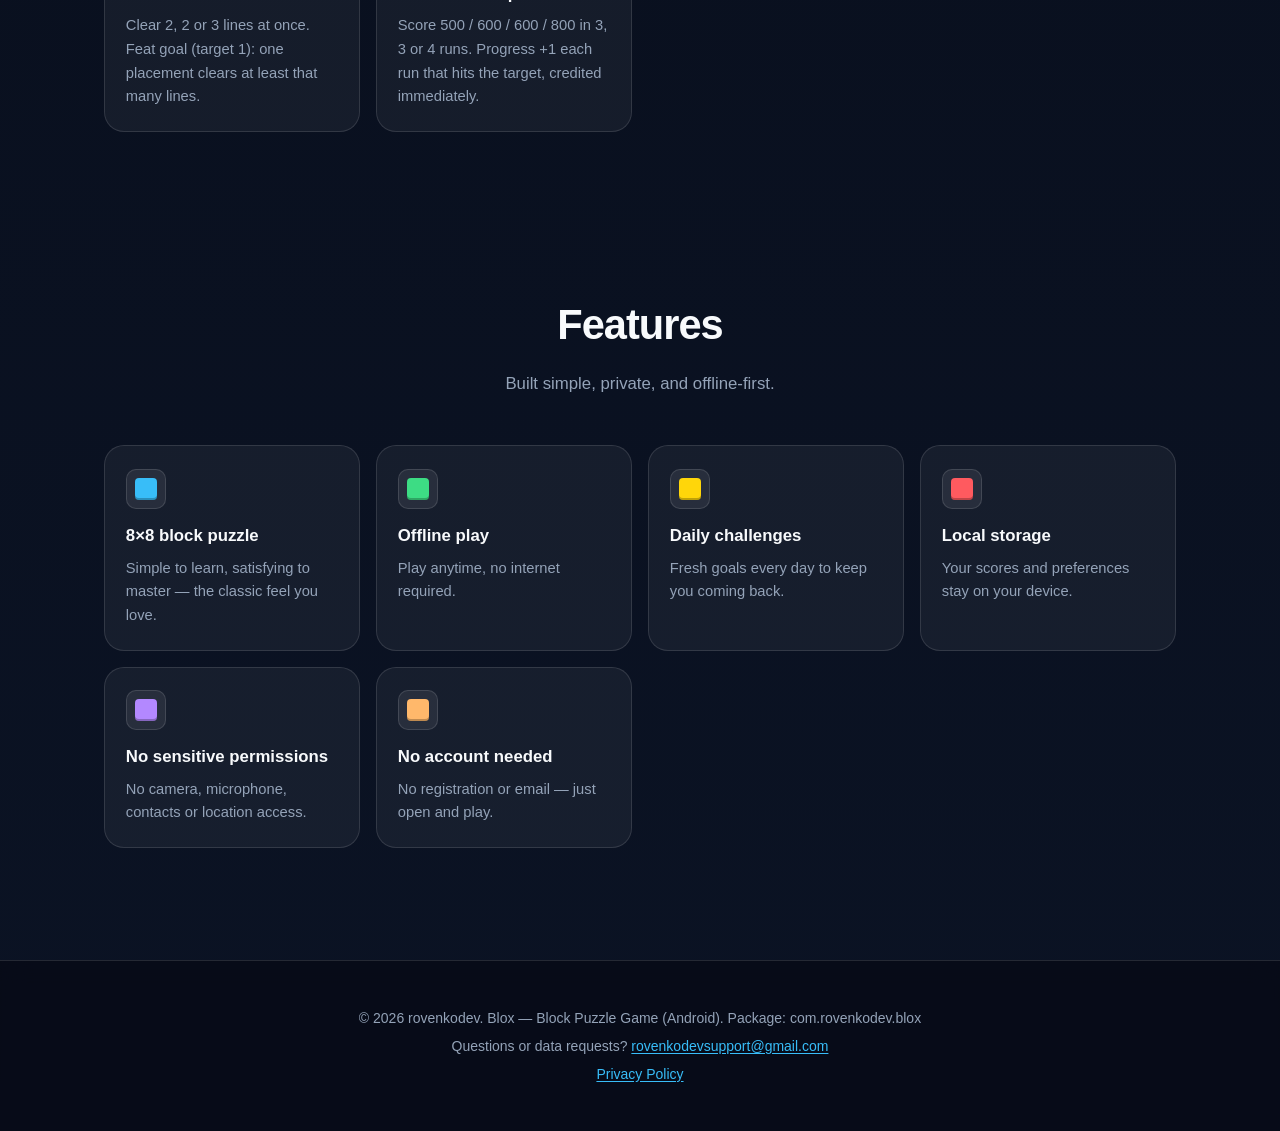
==== commit d7971d69: "Add responsive mobile navbar" ====
--- a/index.html
+++ b/index.html
@@ -15,7 +15,8 @@
         <span class="logo-mark" aria-hidden="true"></span>
         Blox
       </a>
-      <nav class="nav">
+      <button class="nav-toggle" id="nav-toggle" aria-label="Open menu" aria-expanded="false" type="button">&#9776;</button>
+      <nav class="nav" id="site-nav">
         <a href="#pieces">Pieces</a>
         <a href="#how">How to play</a>
         <a href="#daily">Daily</a>
--- a/assets/css/style.css
+++ b/assets/css/style.css
@@ -587,4 +587,35 @@
     transition-duration: 0.001ms !important;
   }
   .piece-card, .feature-card, .step-card { opacity: 1; transform: none; }
-}+}
+
+/* ---------- Mobile navbar ---------- */
+@media (max-width: 760px) {
+  .header-inner {
+    flex-wrap: wrap;
+    align-items: center;
+    gap: 0.75rem;
+  }
+  .logo { flex: 1 1 auto; }
+  .nav-toggle { display: inline-flex; }
+  .nav {
+    display: none;
+    flex-direction: column;
+    width: 100%;
+    gap: 0.5rem;
+    padding-top: 0.5rem;
+  }
+  .nav.is-open { display: flex; }
+  .nav a {
+    display: block;
+    text-align: center;
+    padding: 0.7rem 1rem;
+    background: var(--surface);
+    border: 1px solid var(--border);
+    border-radius: var(--radius-sm);
+  }
+  .nav a:hover {
+    background: var(--surface-2);
+    border-color: var(--border-strong);
+  }
+}
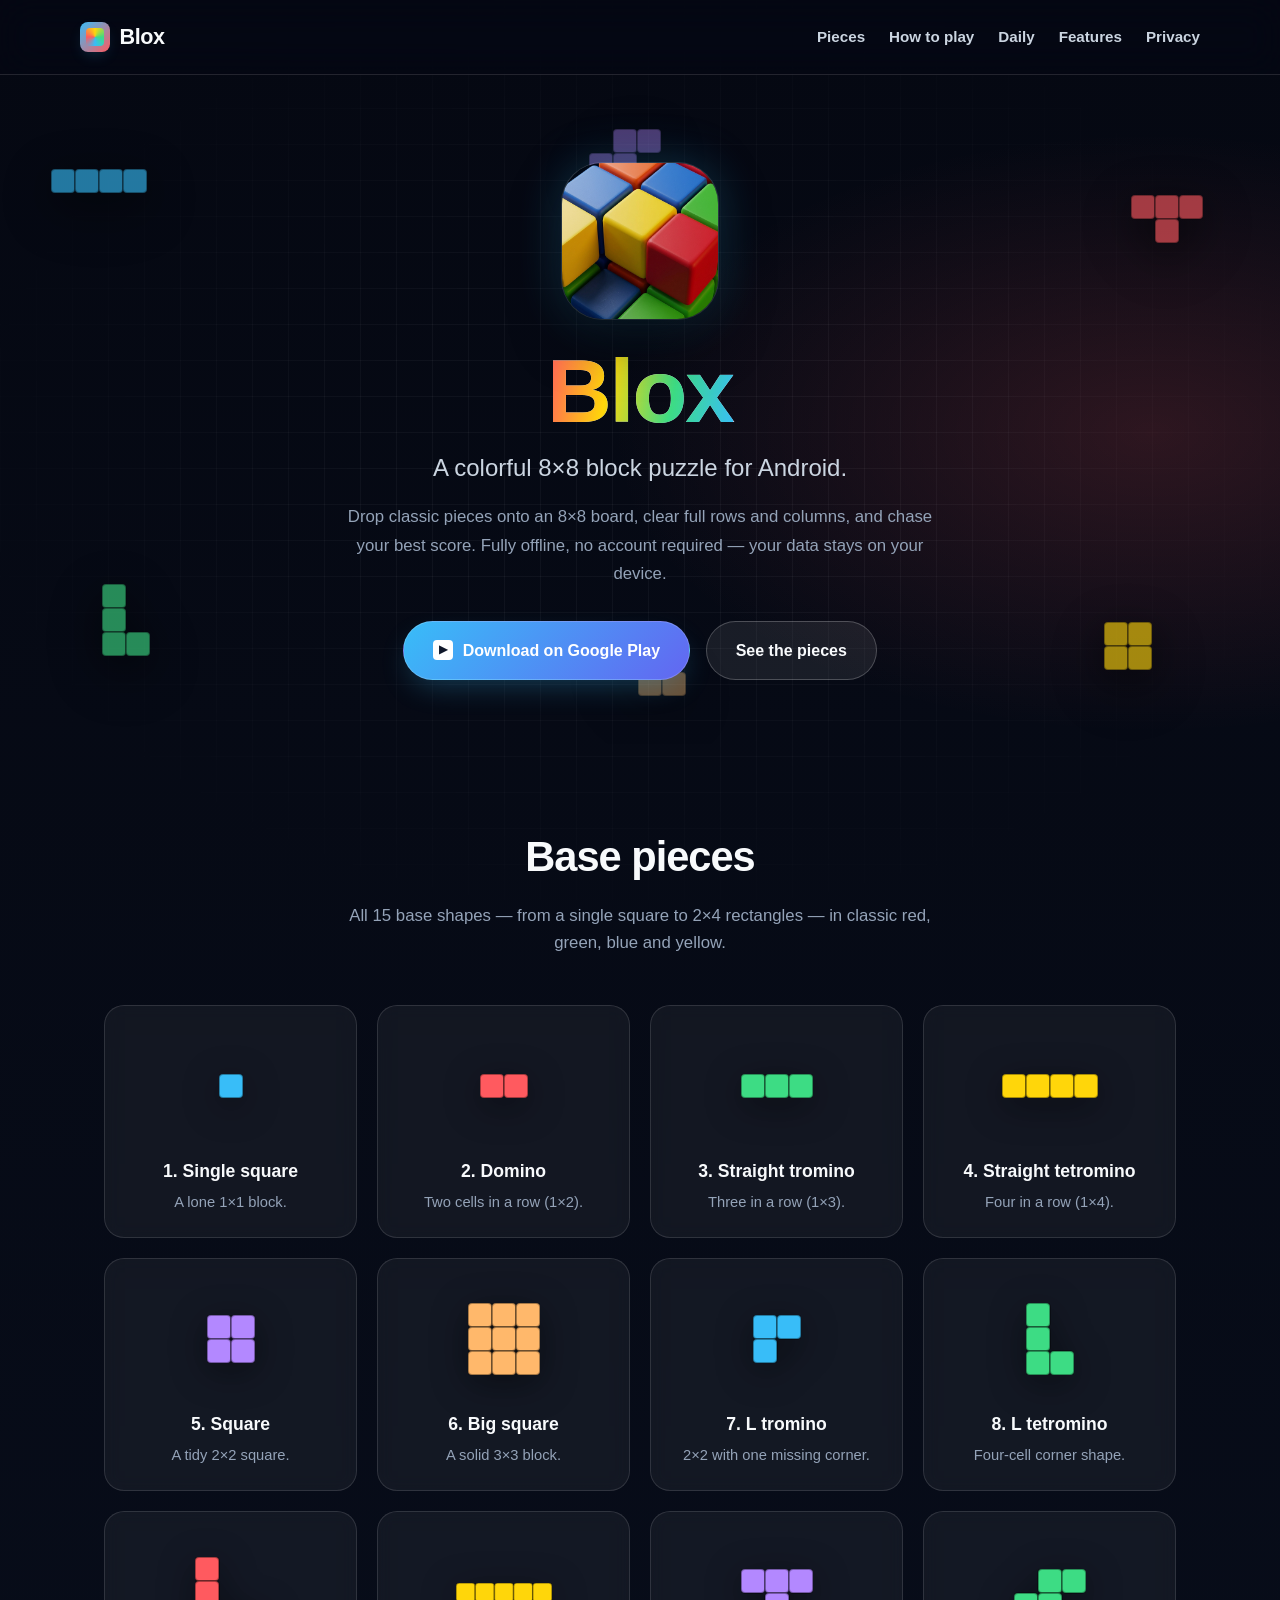
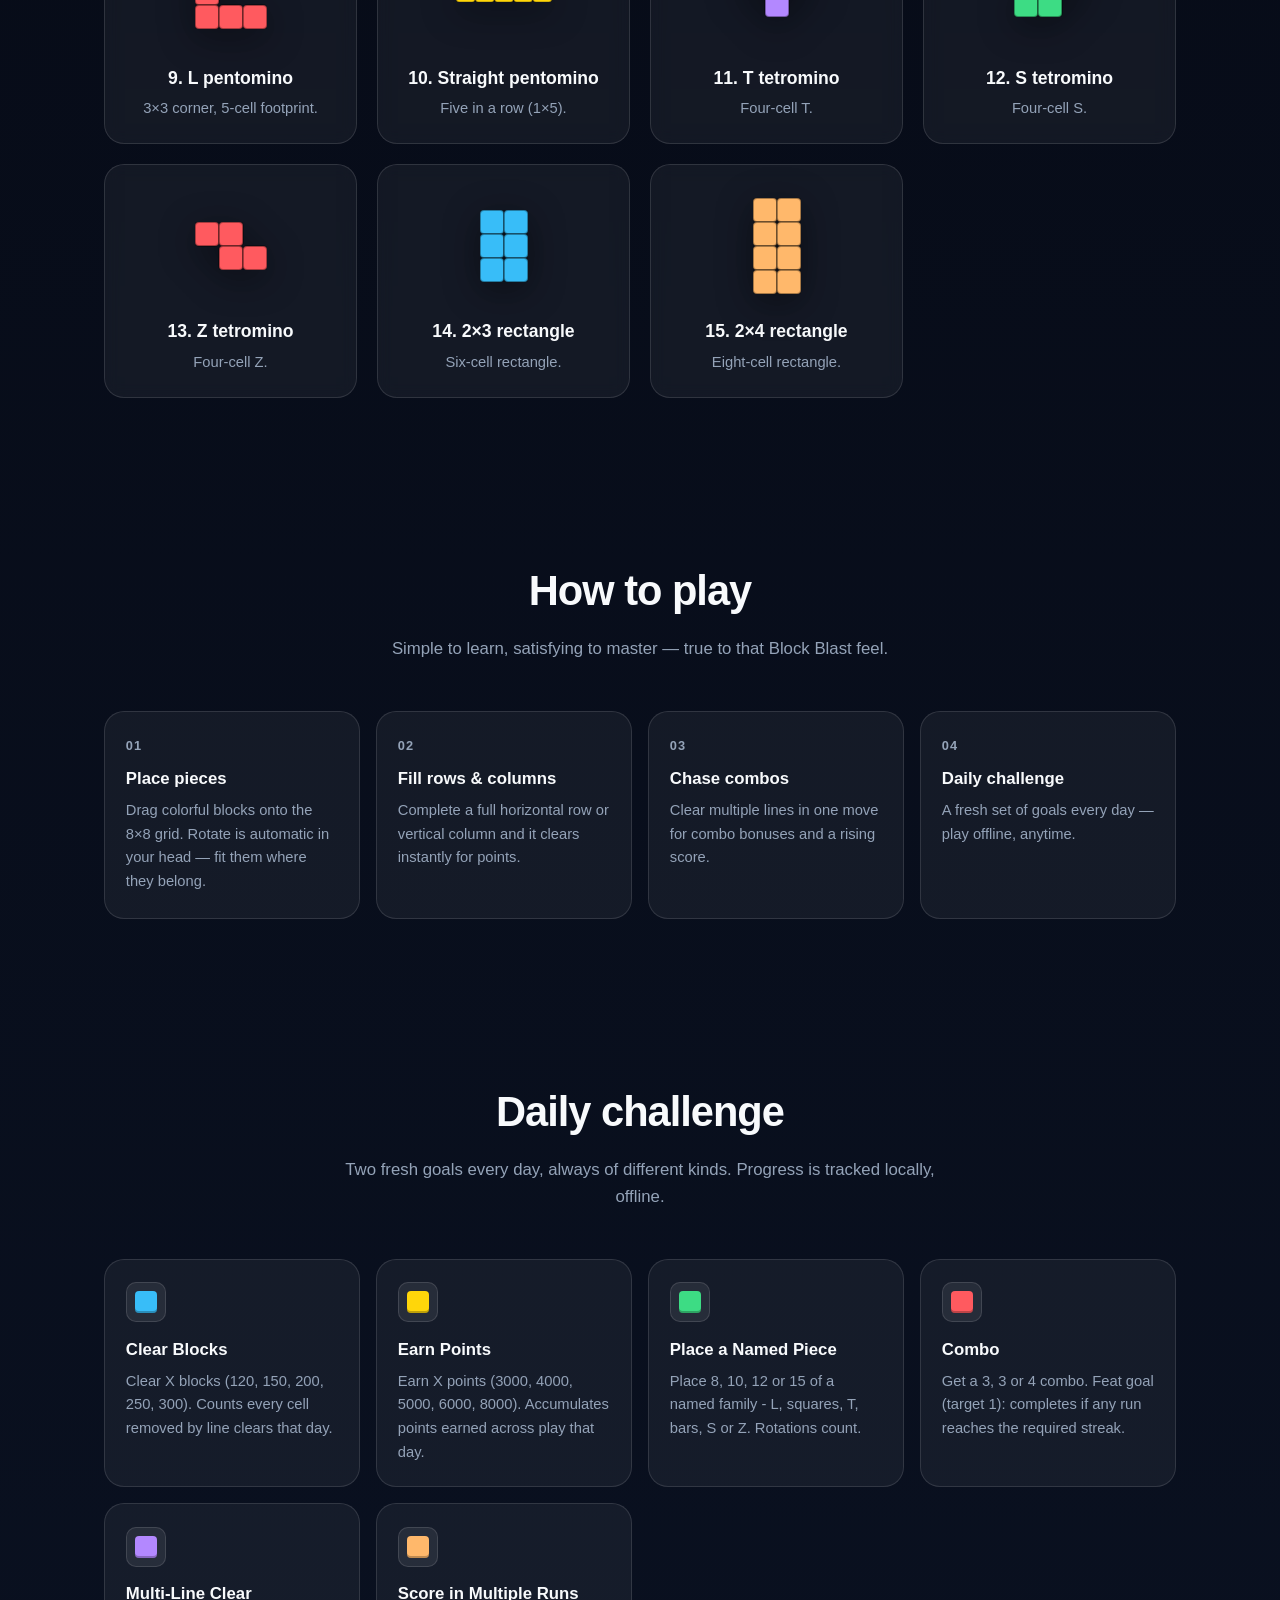
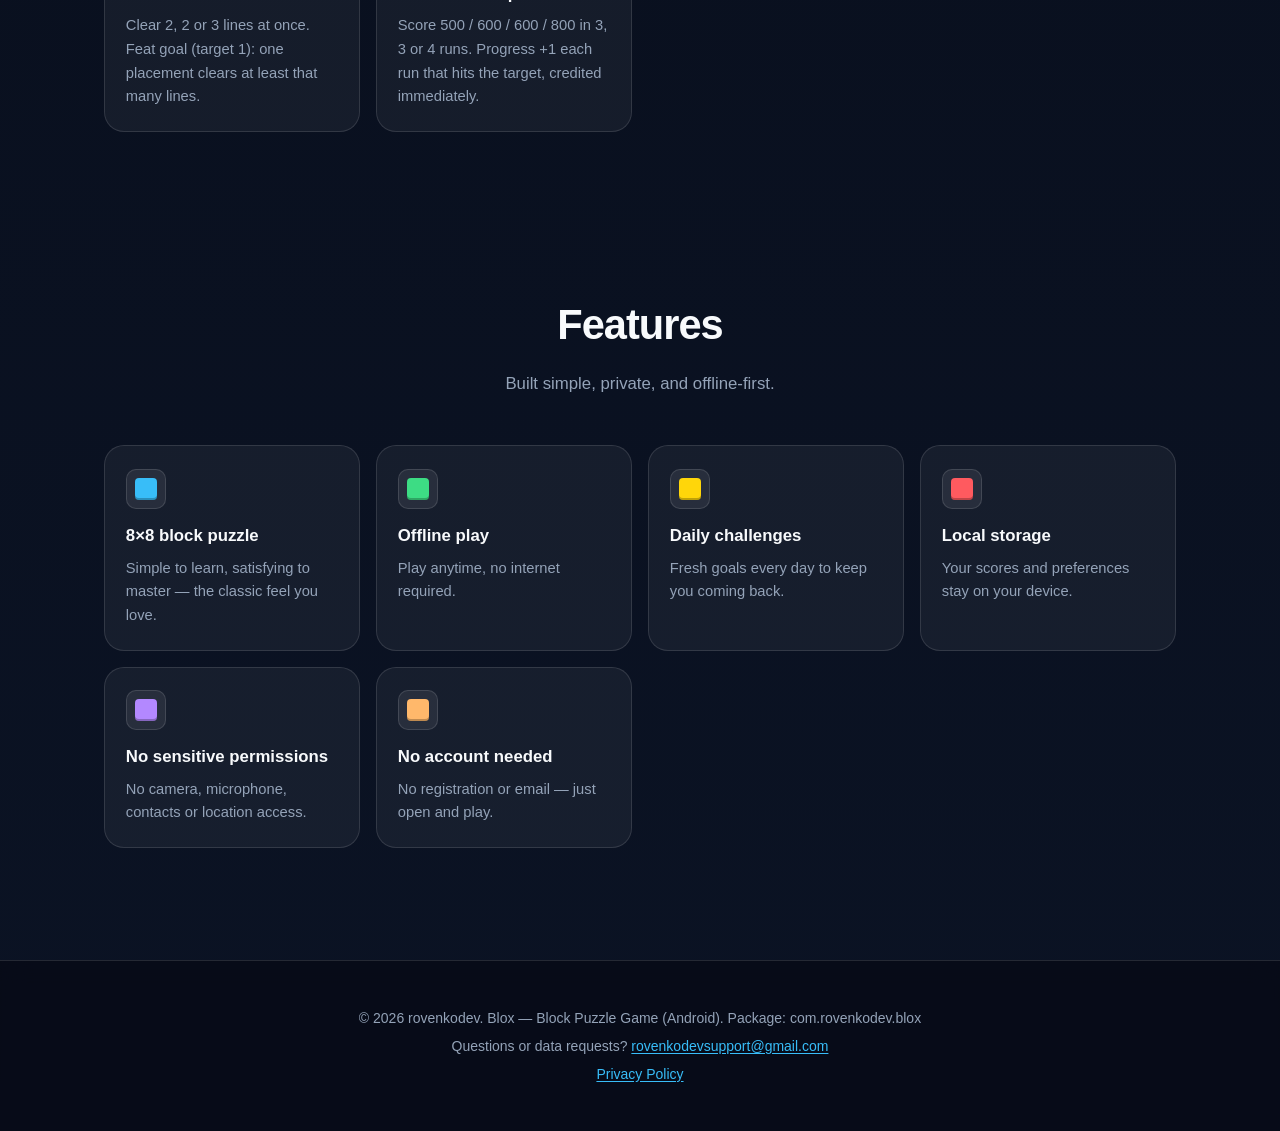
==== commit 48b8dfcf: "Make mobile navbar an overlay with bold text links" ====
--- a/index.html
+++ b/index.html
@@ -15,7 +15,7 @@
         <span class="logo-mark" aria-hidden="true"></span>
         Blox
       </a>
-      <button class="nav-toggle" id="nav-toggle" aria-label="Open menu" aria-expanded="false" type="button">&#9776;</button>
+      <button class="nav-toggle" id="nav-toggle" aria-label="Toggle menu" aria-expanded="false" type="button">Menu</button>
       <nav class="nav" id="site-nav">
         <a href="#pieces">Pieces</a>
         <a href="#how">How to play</a>
--- a/assets/css/style.css
+++ b/assets/css/style.css
@@ -139,11 +139,25 @@
 .nav a {
   color: var(--text-2);
   font-size: 0.95rem;
-  font-weight: 500;
+  font-weight: 700;
   transition: color var(--transition);
 }
 .nav a:hover { color: var(--text); }
 
+/* Mobile menu toggle (hidden on desktop) */
+.nav-toggle {
+  display: none;
+  align-items: center;
+  justify-content: center;
+  padding: 0.4rem 0.6rem;
+  border: none;
+  background: transparent;
+  color: var(--text);
+  font-size: 1rem;
+  font-weight: 700;
+  line-height: 1;
+  cursor: pointer;
+}
 /* ---------- Hero ---------- */
 .hero {
   position: relative;
@@ -600,22 +614,32 @@
   .nav-toggle { display: inline-flex; }
   .nav {
     display: none;
+    position: absolute;
+    top: 100%;
+    left: 0;
+    right: 0;
     flex-direction: column;
-    width: 100%;
-    gap: 0.5rem;
-    padding-top: 0.5rem;
+    align-items: center;
+    gap: 0.35rem;
+    margin: 0;
+    padding: 1rem 1rem 1.25rem;
+    background: rgba(5, 8, 18, 0.92);
+    backdrop-filter: blur(18px) saturate(140%);
+    -webkit-backdrop-filter: blur(18px) saturate(140%);
+    border-bottom: 1px solid var(--border);
+    z-index: 99;
   }
+  .container { padding-inline: 1rem; }
   .nav.is-open { display: flex; }
   .nav a {
     display: block;
+    width: 100%;
     text-align: center;
-    padding: 0.7rem 1rem;
-    background: var(--surface);
-    border: 1px solid var(--border);
-    border-radius: var(--radius-sm);
+    padding: 0.5rem 0.75rem;
+    font-weight: 700;
+    background: transparent;
+    border: none;
+    border-radius: 0;
   }
-  .nav a:hover {
-    background: var(--surface-2);
-    border-color: var(--border-strong);
-  }
-}
+  .nav a:hover { color: var(--text); }
+}
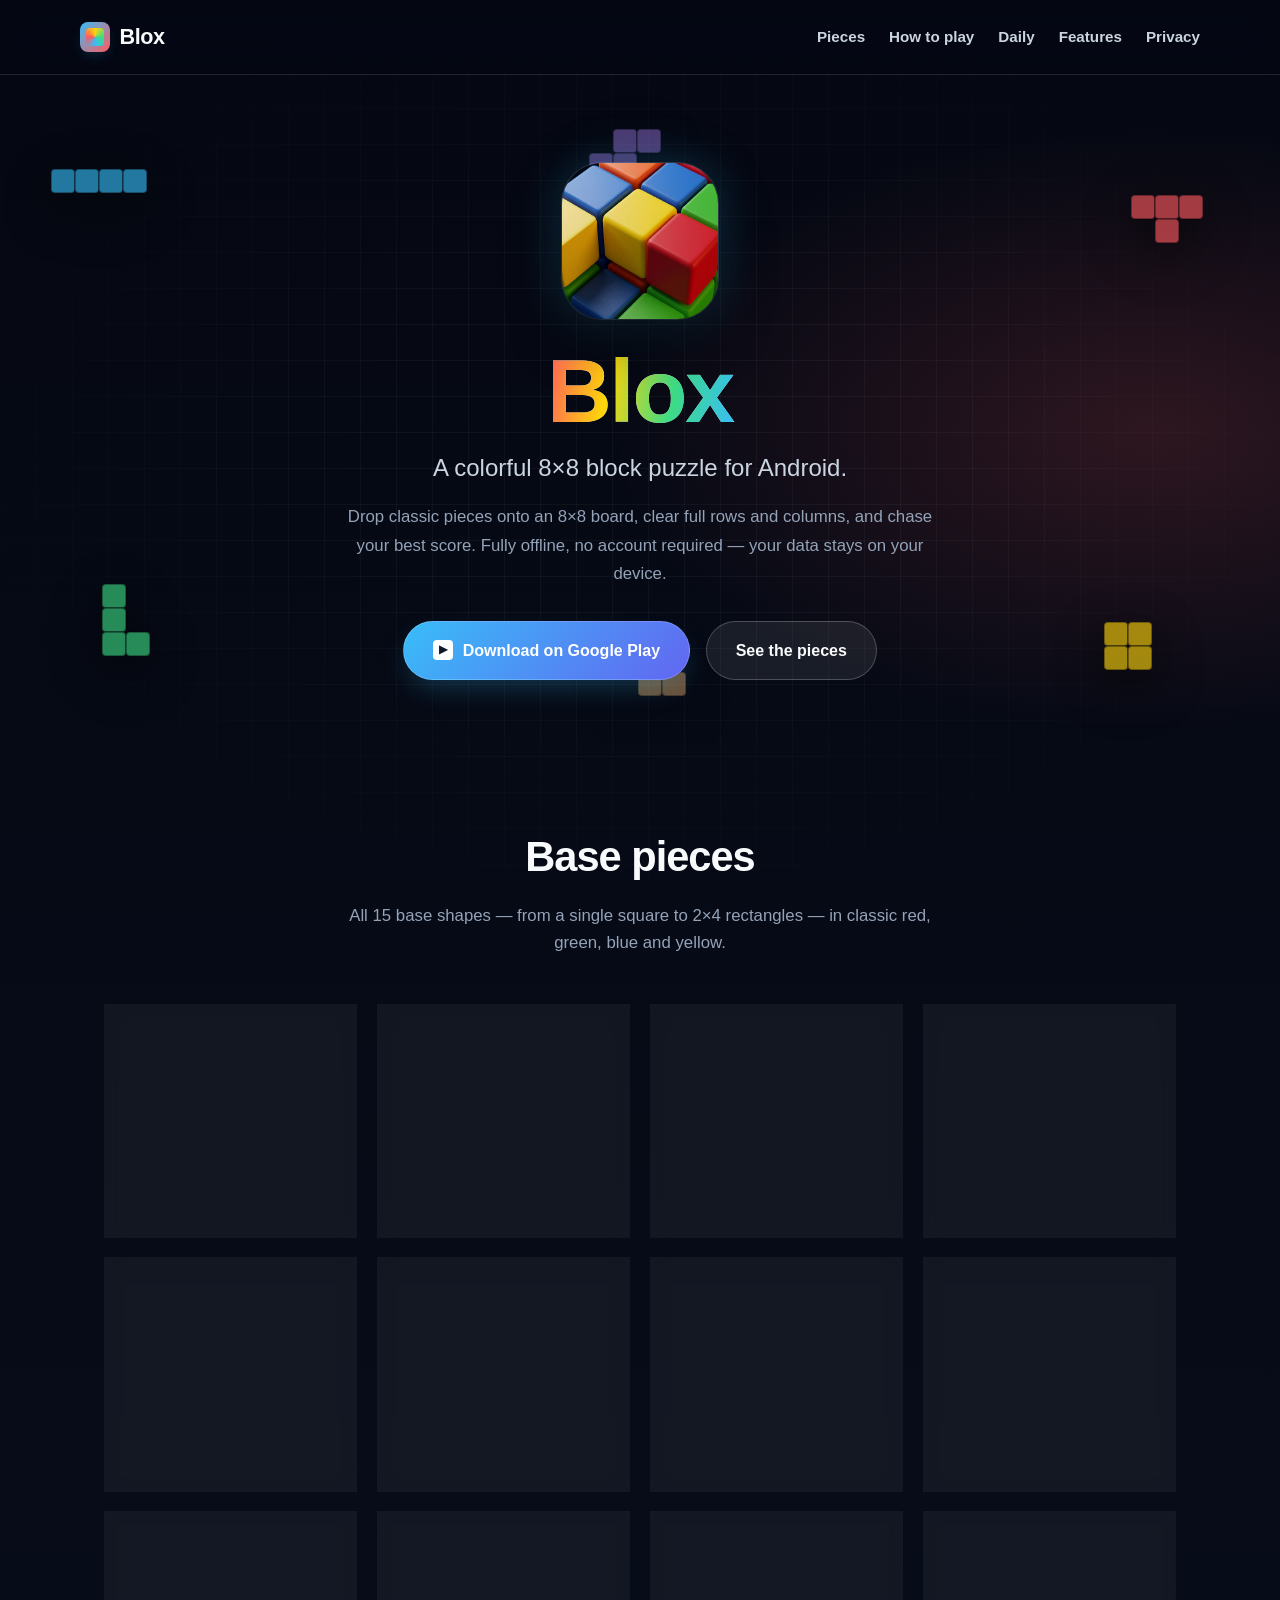
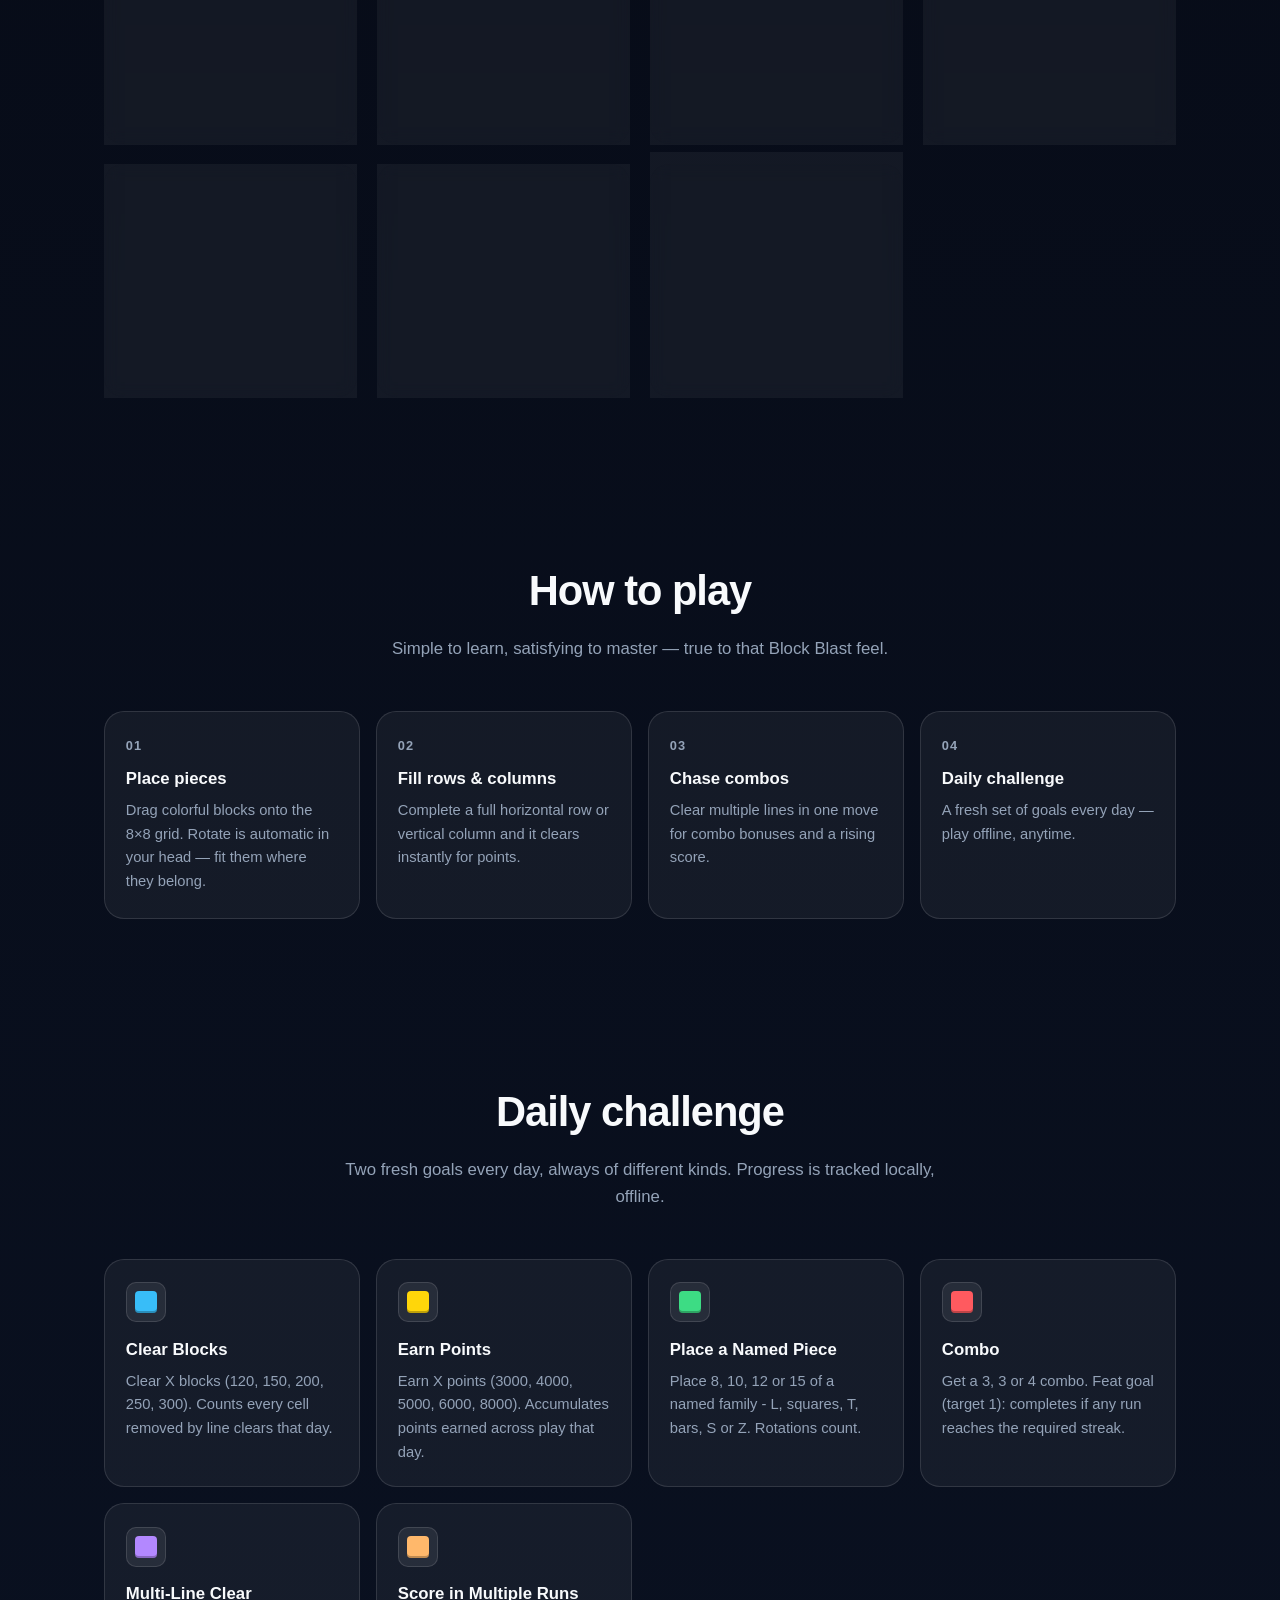
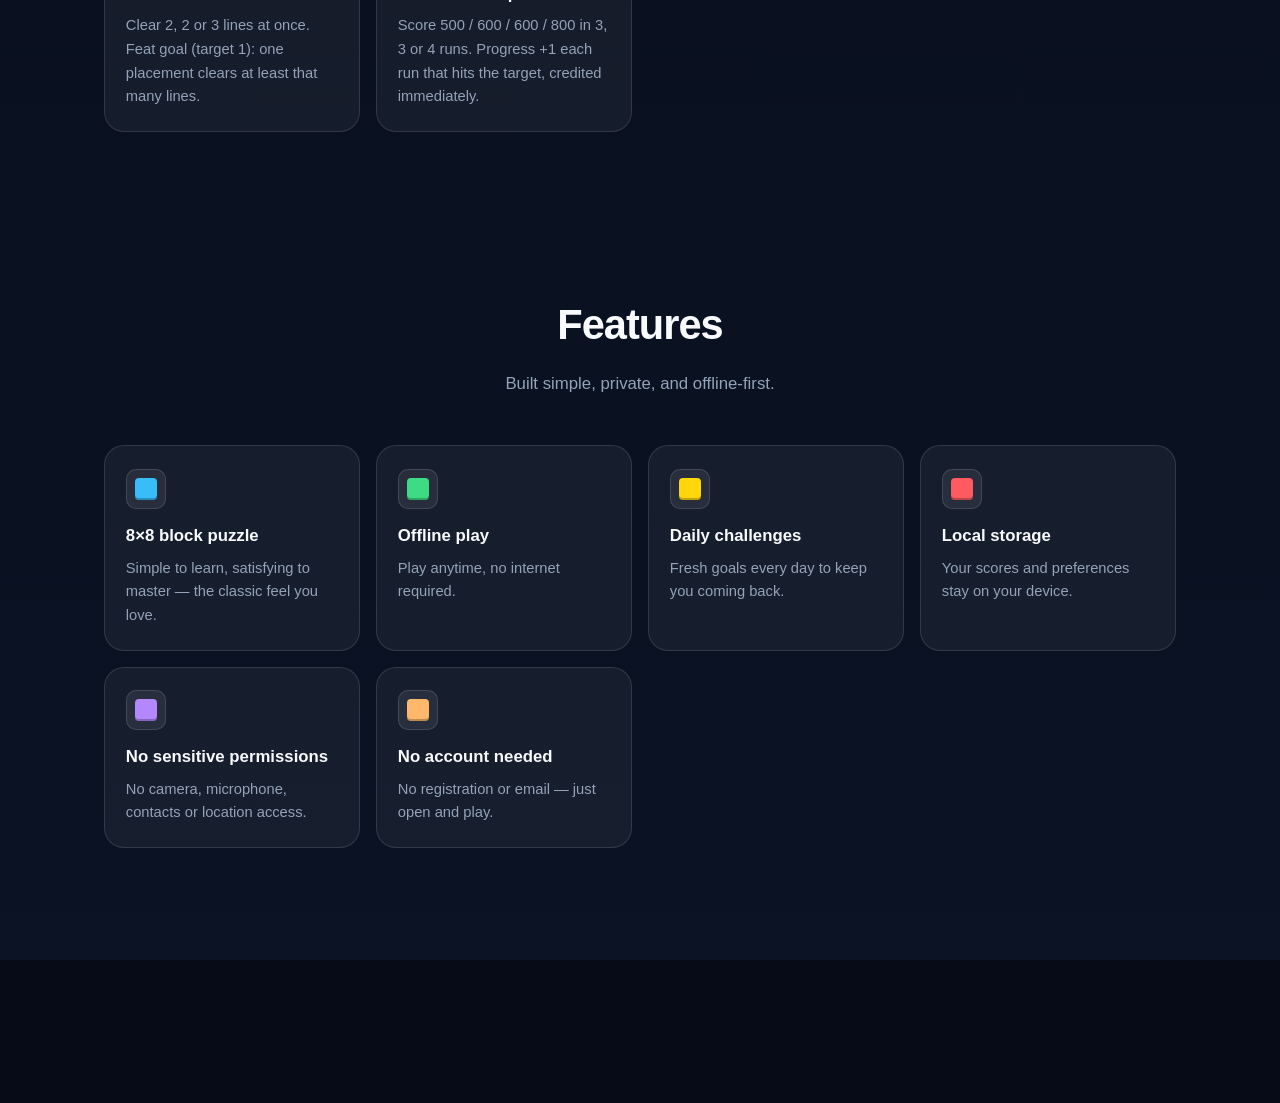
==== commit bdf8fc9c: "Simplify footer" ====
--- a/index.html
+++ b/index.html
@@ -15,7 +15,7 @@
         <span class="logo-mark" aria-hidden="true"></span>
         Blox
       </a>
-      <button class="nav-toggle" id="nav-toggle" aria-label="Toggle menu" aria-expanded="false" type="button">Menu</button>
+      <button class="nav-toggle" id="nav-toggle" aria-label="Toggle menu" aria-expanded="false" type="button">&#9776;</button>
       <nav class="nav" id="site-nav">
         <a href="#pieces">Pieces</a>
         <a href="#how">How to play</a>
@@ -291,11 +291,7 @@
 
   <footer class="site-footer">
     <div class="container footer-inner">
-      <p>&copy; 2026 rovenkodev. Blox — Block Puzzle Game (Android). Package: com.rovenkodev.blox</p>
-      <p>
-        Questions or data requests?
-        <a href="mailto:rovenkodevsupport@gmail.com">rovenkodevsupport@gmail.com</a>
-      </p>
+      <p>&copy; 2026 rovenkodev. Blox</p>
       <p><a href="privacypolicy.html">Privacy Policy</a></p>
     </div>
   </footer>
--- a/assets/css/style.css
+++ b/assets/css/style.css
@@ -153,8 +153,7 @@
   border: none;
   background: transparent;
   color: var(--text);
-  font-size: 1rem;
-  font-weight: 700;
+  font-size: 1.4rem;
   line-height: 1;
   cursor: pointer;
 }
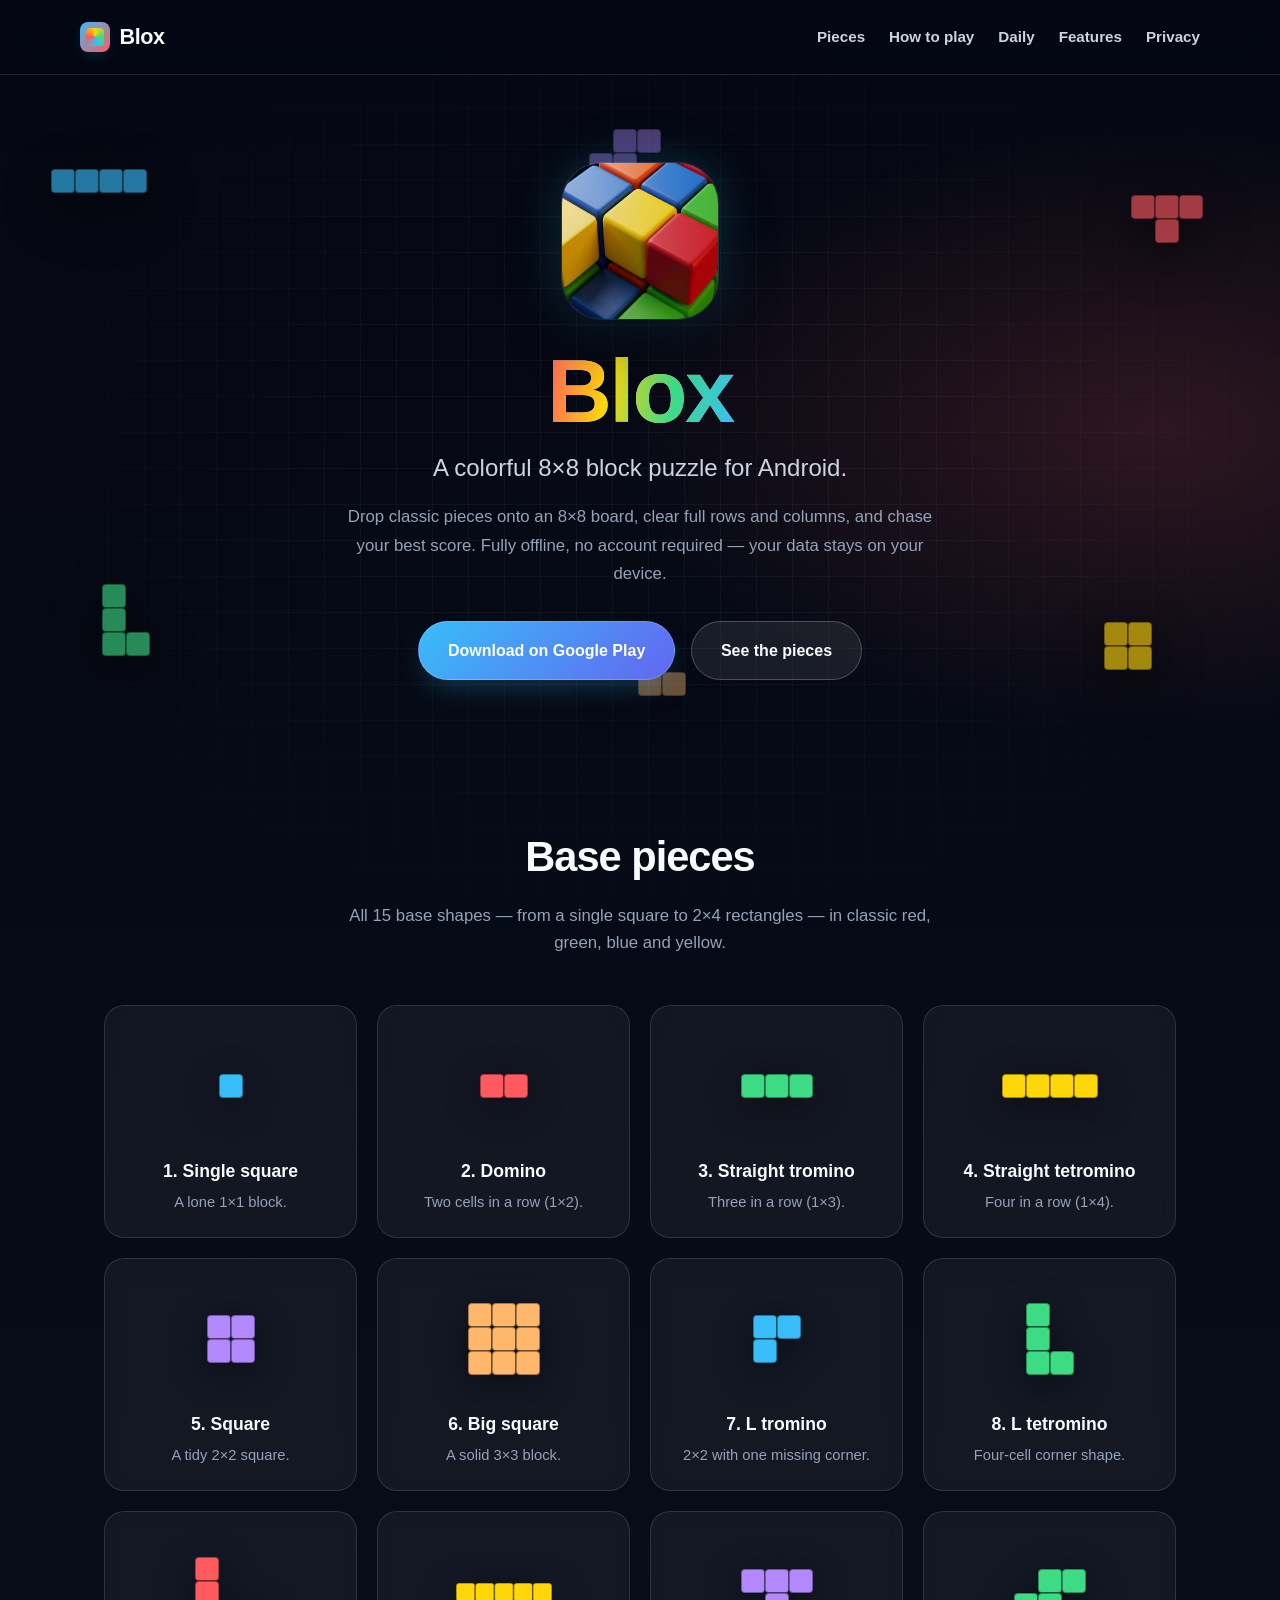
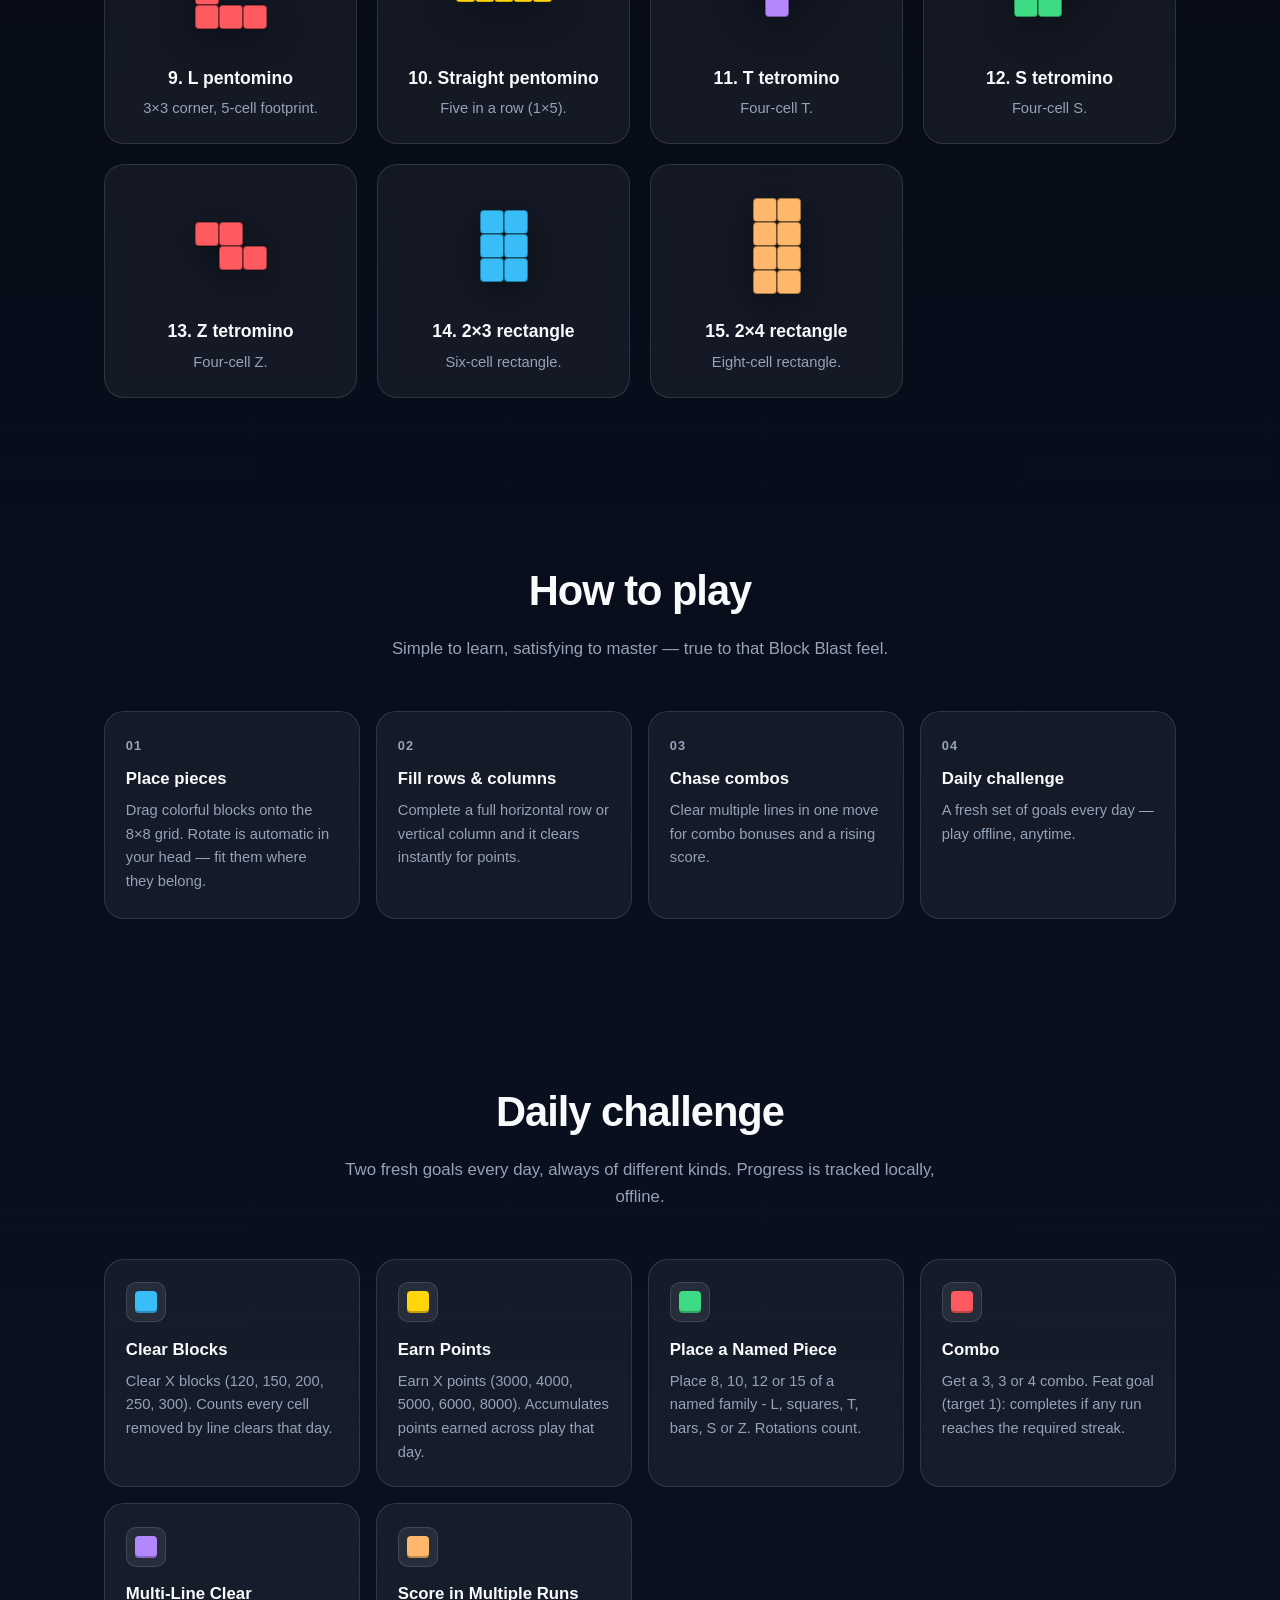
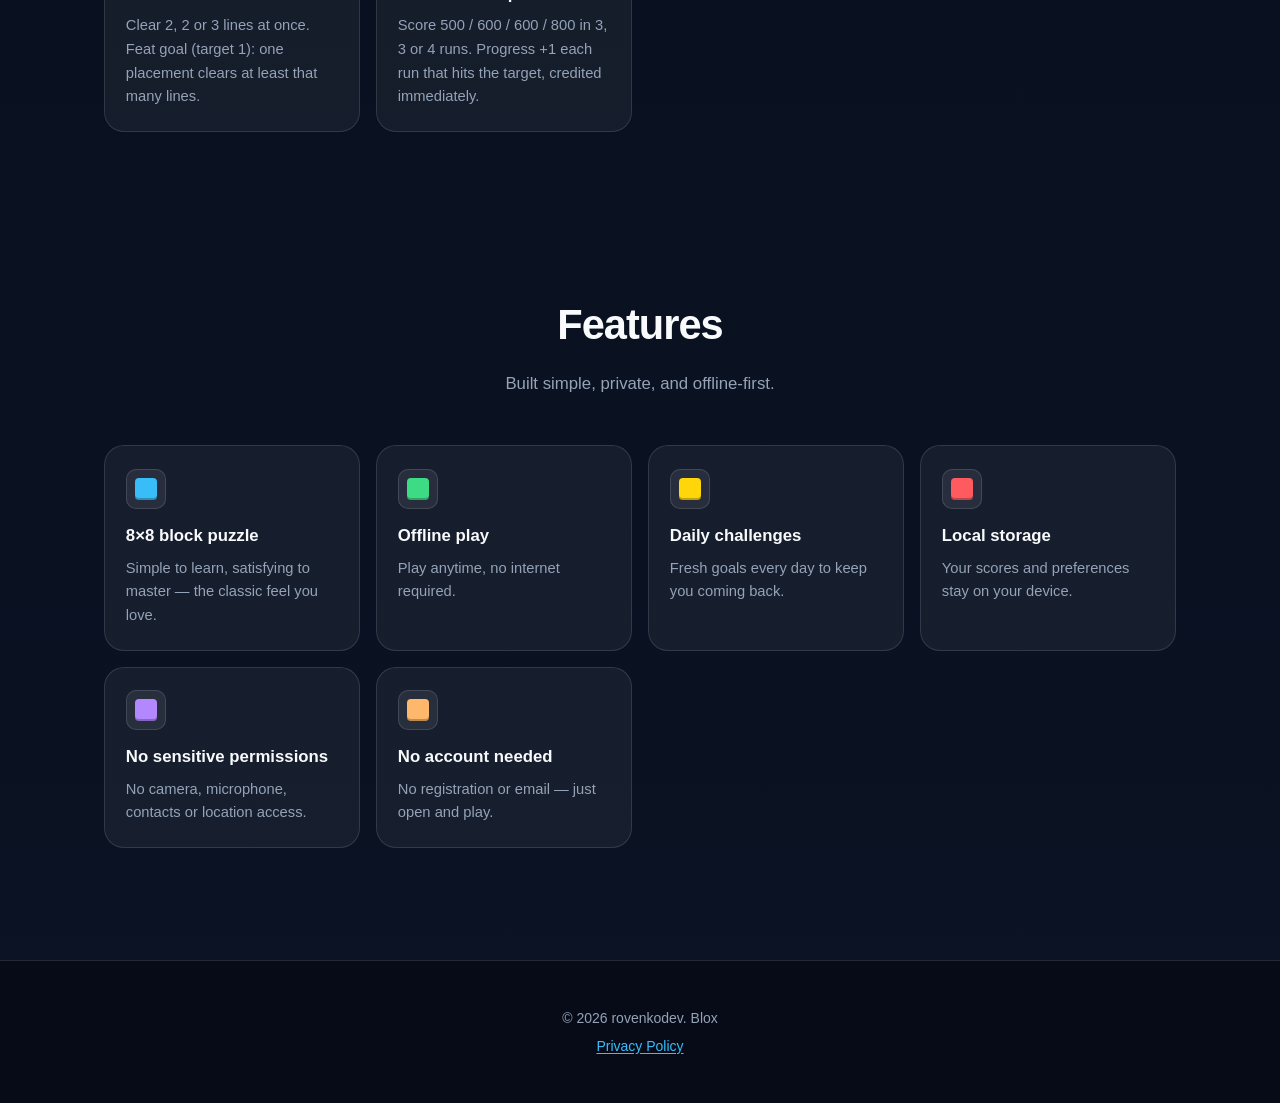
==== commit 36ca4a77: "Remove play icon from hero CTA" ====
--- a/index.html
+++ b/index.html
@@ -78,7 +78,7 @@
         Fully offline, no account required — your data stays on your device.
       </p>
       <div class="cta-group">
-        <a href="#" class="btn btn-primary"><span class="play-icon">▶</span> Download on Google Play</a>
+        <a href="#" class="btn btn-primary">Download on Google Play</a>
         <a href="#pieces" class="btn btn-secondary">See the pieces</a>
       </div>
     </div>
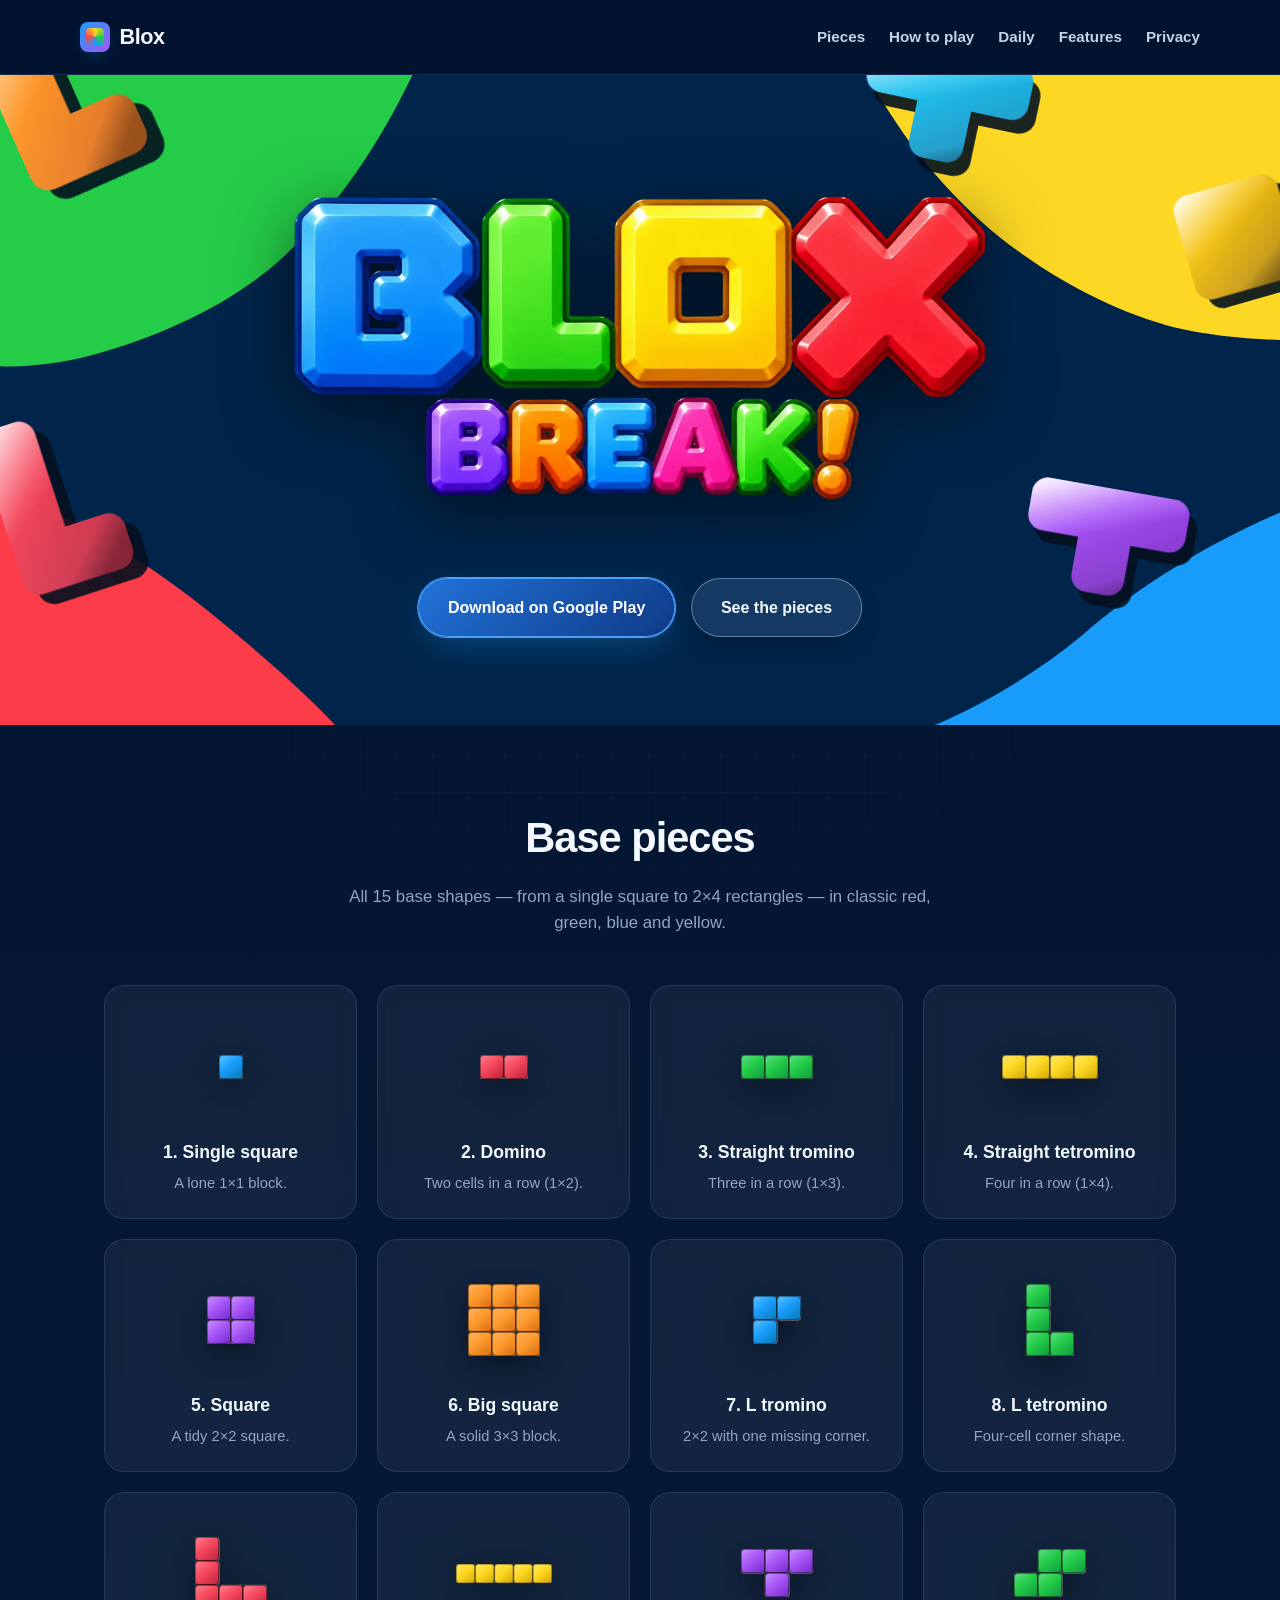
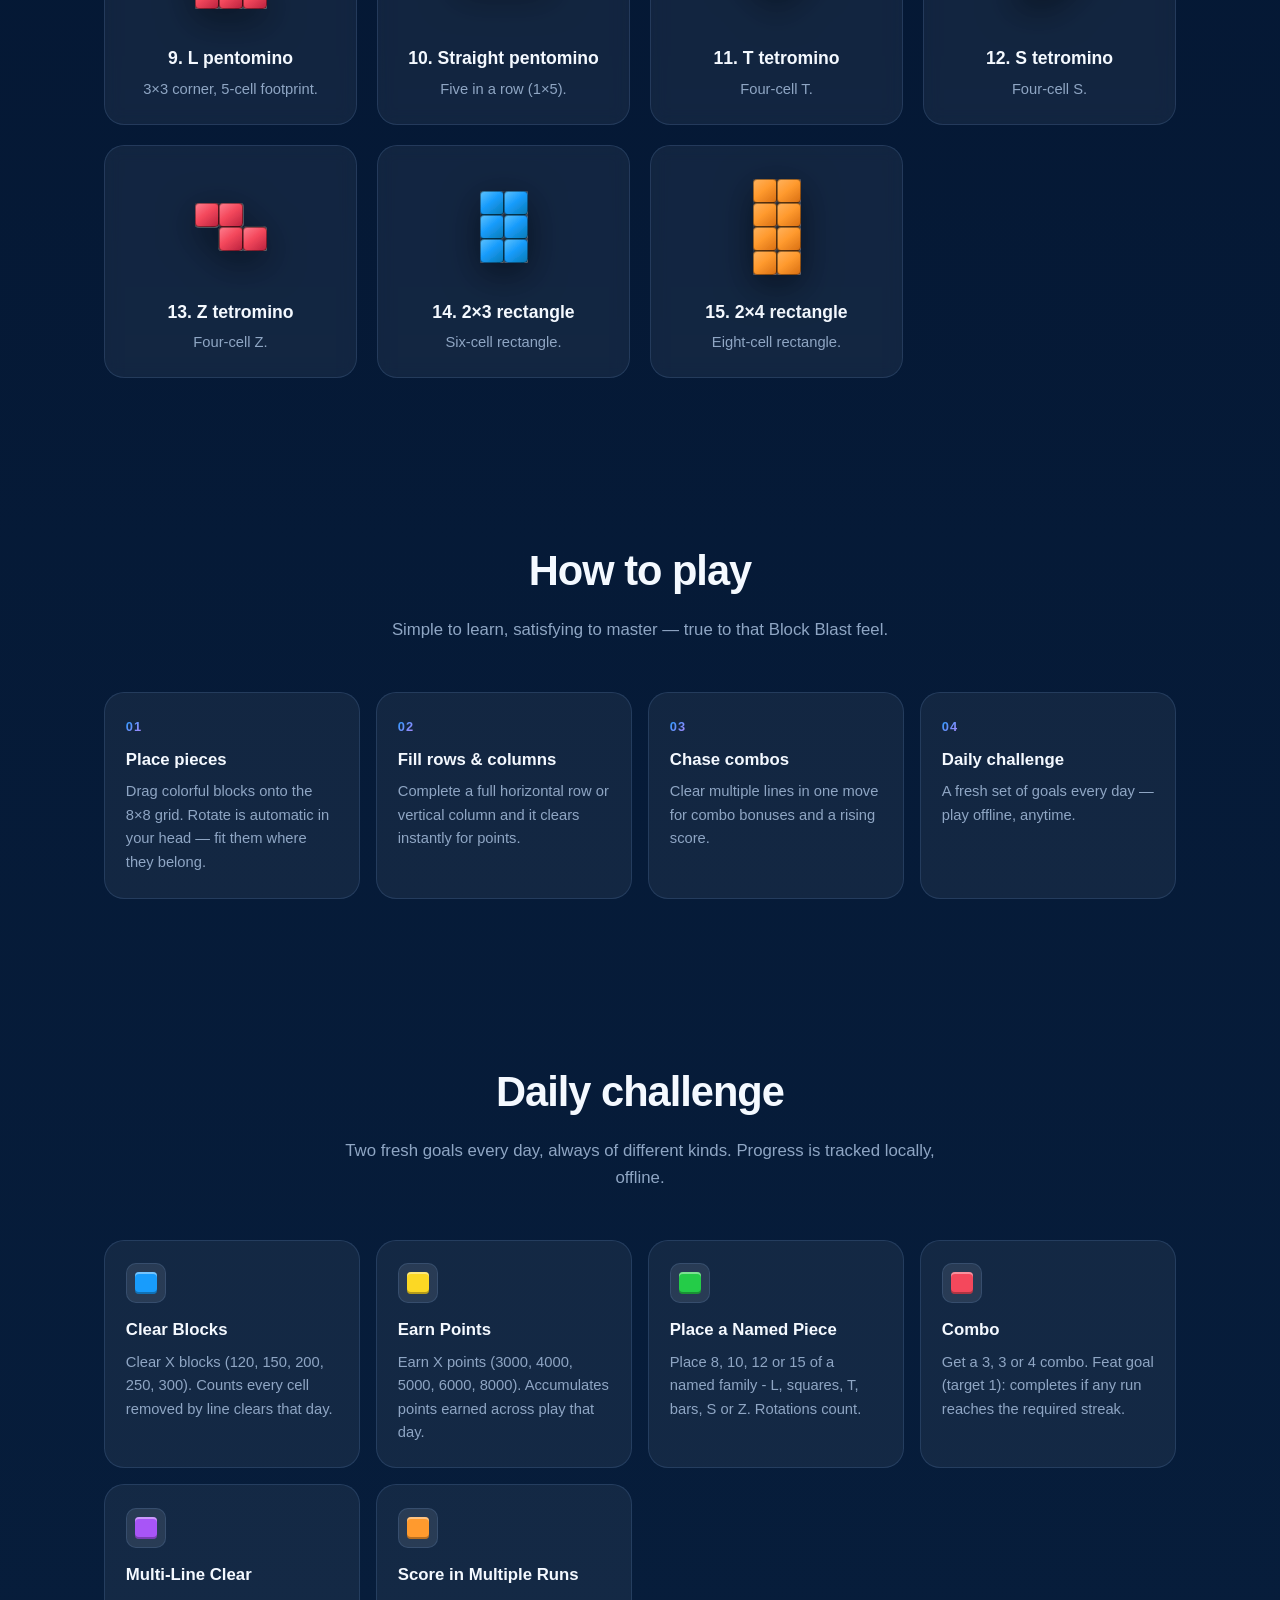
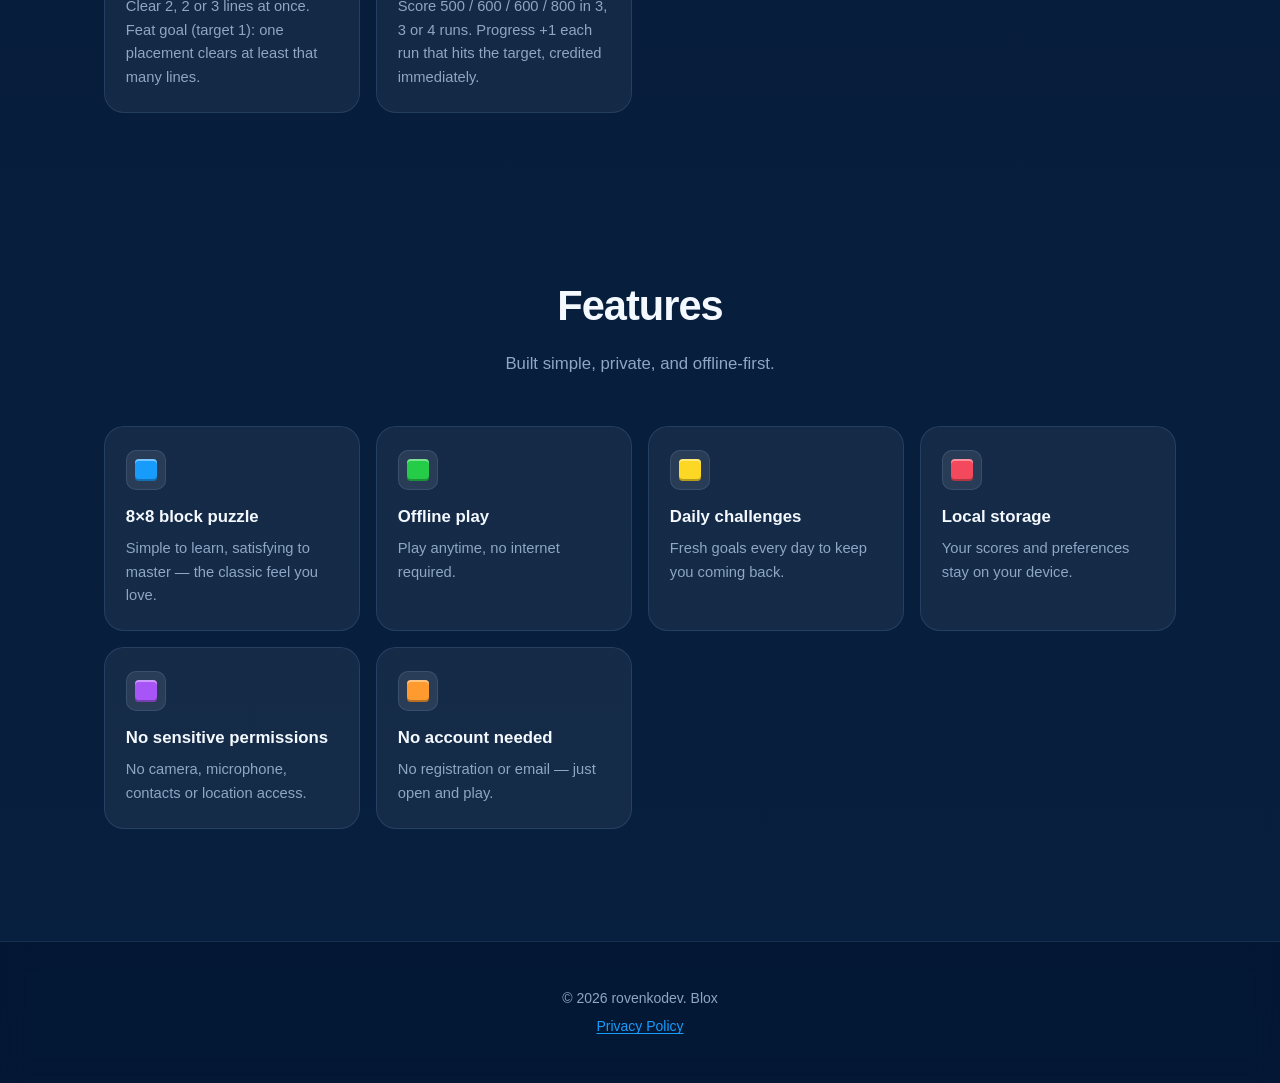
==== commit 3ae8ee69: "Rebuild hero as vector artwork with pointer-reactive blocks The hero no longer uses the banner PNG a" ====
--- a/index.html
+++ b/index.html
@@ -5,10 +5,65 @@
   <meta name="viewport" content="width=device-width, initial-scale=1.0" />
   <meta name="description" content="Blox is an offline-playable 8x8 block puzzle game for Android. No account required — just colorful classic pieces." />
   <title>Blox — Block Puzzle Game</title>
-  <link rel="icon" type="image/png" href="favicon.png" />
+  <link rel="icon" href="assets/img/icon-32.png" sizes="32x32" type="image/png" />
+  <link rel="icon" href="assets/img/icon-32.webp" sizes="32x32" type="image/webp" />
+  <link rel="apple-touch-icon" href="assets/img/icon-180.png" />
+  <link rel="preload" as="image" href="assets/img/wordmark.webp"
+        imagesrcset="assets/img/wordmark.webp 900w, assets/img/wordmark-2x.webp 1623w"
+        imagesizes="(max-width: 700px) 68vw, 54vw"
+        fetchpriority="high" />
   <link rel="stylesheet" href="assets/css/style.css" />
 </head>
 <body>
+
+    <!-- Shared gradients for the piece showcase, matching the hero blocks.
+         These are tighter than the hero's block gradients: a showcase tile is
+         only ~24px, so a full light-to-dark ramp would wash the colour out. -->
+    <svg class="svg-defs" aria-hidden="true" focusable="false" width="0" height="0">
+      <defs>
+        <linearGradient id="p-red" x1="0" y1="0" x2="0.8" y2="1">
+          <stop offset="0" stop-color="#ff8090"/><stop offset="0.5" stop-color="#f4485c"/><stop offset="1" stop-color="#c22642"/>
+        </linearGradient>
+        <linearGradient id="p-green" x1="0" y1="0" x2="0.8" y2="1">
+          <stop offset="0" stop-color="#5ee084"/><stop offset="0.5" stop-color="#24cc48"/><stop offset="1" stop-color="#14a042"/>
+        </linearGradient>
+        <linearGradient id="p-blue" x1="0" y1="0" x2="0.8" y2="1">
+          <stop offset="0" stop-color="#5fc4ff"/><stop offset="0.5" stop-color="#189cfc"/><stop offset="1" stop-color="#0a7fbe"/>
+        </linearGradient>
+        <linearGradient id="p-yellow" x1="0" y1="0" x2="0.8" y2="1">
+          <stop offset="0" stop-color="#ffe66b"/><stop offset="0.5" stop-color="#fcd824"/><stop offset="1" stop-color="#d9ae08"/>
+        </linearGradient>
+        <linearGradient id="p-purple" x1="0" y1="0" x2="0.8" y2="1">
+          <stop offset="0" stop-color="#c993ff"/><stop offset="0.5" stop-color="#a855f7"/><stop offset="1" stop-color="#7c2fd0"/>
+        </linearGradient>
+        <linearGradient id="p-orange" x1="0" y1="0" x2="0.8" y2="1">
+          <stop offset="0" stop-color="#ffb35f"/><stop offset="0.5" stop-color="#ff9a2e"/><stop offset="1" stop-color="#dd7416"/>
+        </linearGradient>
+        <linearGradient id="p-gloss" x1="0" y1="0" x2="0.55" y2="1">
+          <stop offset="0" stop-color="#ffffff" stop-opacity="0.72"/>
+          <stop offset="0.3" stop-color="#ffffff" stop-opacity="0.2"/>
+          <stop offset="0.55" stop-color="#ffffff" stop-opacity="0"/>
+        </linearGradient>
+        <!-- Inner bevel: a dark lower-right edge and a light upper-left edge.
+             Gives each tile the same moulded-plastic depth as the hero blocks
+             without washing the colour out (a specular filter does). -->
+        <filter id="p-plastic" x="-25%" y="-25%" width="150%" height="150%">
+          <feOffset in="SourceAlpha" dx="1.6" dy="1.8" result="off"/>
+          <feGaussianBlur in="off" stdDeviation="1.2" result="darkBlur"/>
+          <feComposite in="SourceAlpha" in2="darkBlur" operator="out" result="darkEdge"/>
+          <feFlood flood-color="#000000" flood-opacity="0.5" result="darkColor"/>
+          <feComposite in="darkColor" in2="darkEdge" operator="in" result="dark"/>
+          <feComposite in="SourceGraphic" in2="dark" operator="over" result="shaded"/>
+          <feOffset in="SourceAlpha" dx="-1.4" dy="-1.4" result="off2"/>
+          <feGaussianBlur in="off2" stdDeviation="1" result="lightBlur"/>
+          <feComposite in="SourceAlpha" in2="lightBlur" operator="out" result="lightEdge"/>
+          <feFlood flood-color="#ffffff" flood-opacity="0.55" result="lightColor"/>
+          <feComposite in="lightColor" in2="lightEdge" operator="in" result="light"/>
+          <feComposite in="shaded" in2="light" operator="over"/>
+        </filter>
+      </defs>
+    </svg>
+
   <header class="site-header">
     <div class="container header-inner">
       <a href="/" class="logo">
@@ -26,58 +81,204 @@
     </div>
   </header>
 
-  <!-- Decorative floating classic pieces (hero background) -->
   <section class="hero">
-    <div class="hero-pieces" aria-hidden="true">
-      <!-- blue I piece -->
-      <div class="piece-float" style="left:4%; top:14%; --r:-12deg;">
-        <svg class="piece piece-blue" viewBox="0 0 96 24" xmlns="http://www.w3.org/2000/svg" width="96" height="24">
-          <rect x="0" y="0" width="24" height="24" rx="4"/><rect x="24" y="0" width="24" height="24" rx="4"/><rect x="48" y="0" width="24" height="24" rx="4"/><rect x="72" y="0" width="24" height="24" rx="4"/>
-        </svg>
-      </div>
-      <!-- red T piece -->
-      <div class="piece-float" style="right:6%; top:18%; --r:8deg;">
-        <svg class="piece piece-red" viewBox="0 0 72 48" xmlns="http://www.w3.org/2000/svg" width="72" height="48">
-          <rect x="0" y="0" width="24" height="24" rx="4"/><rect x="24" y="0" width="24" height="24" rx="4"/><rect x="48" y="0" width="24" height="24" rx="4"/><rect x="24" y="24" width="24" height="24" rx="4"/>
-        </svg>
-      </div>
-      <!-- green L piece -->
-      <div class="piece-float" style="left:8%; bottom:12%; --r:-6deg;">
-        <svg class="piece piece-green" viewBox="0 0 48 72" xmlns="http://www.w3.org/2000/svg" width="48" height="72">
-          <rect x="0" y="0" width="24" height="24" rx="4"/><rect x="0" y="24" width="24" height="24" rx="4"/><rect x="0" y="48" width="24" height="24" rx="4"/><rect x="24" y="48" width="24" height="24" rx="4"/>
-        </svg>
-      </div>
-      <!-- yellow O piece -->
-      <div class="piece-float" style="right:10%; bottom:10%; --r:14deg;">
-        <svg class="piece piece-yellow" viewBox="0 0 48 48" xmlns="http://www.w3.org/2000/svg" width="48" height="48">
-          <rect x="0" y="0" width="24" height="24" rx="4"/><rect x="24" y="0" width="24" height="24" rx="4"/><rect x="0" y="24" width="24" height="24" rx="4"/><rect x="24" y="24" width="24" height="24" rx="4"/>
-        </svg>
-      </div>
-      <!-- purple S piece -->
-      <div class="piece-float" style="left:46%; top:8%; --r:4deg; opacity:0.4;">
-        <svg class="piece piece-purple" viewBox="0 0 72 48" xmlns="http://www.w3.org/2000/svg" width="72" height="48" style="width:72px;">
-          <rect x="24" y="0" width="24" height="24" rx="4"/><rect x="48" y="0" width="24" height="24" rx="4"/><rect x="0" y="24" width="24" height="24" rx="4"/><rect x="24" y="24" width="24" height="24" rx="4"/>
-        </svg>
-      </div>
-      <!-- orange Z piece -->
-      <div class="piece-float" style="left:48%; bottom:6%; --r:-10deg; opacity:0.4;">
-        <svg class="piece piece-orange" viewBox="0 0 72 48" xmlns="http://www.w3.org/2000/svg" width="72" height="48" style="width:72px;">
-          <rect x="0" y="0" width="24" height="24" rx="4"/><rect x="24" y="0" width="24" height="24" rx="4"/><rect x="24" y="24" width="24" height="24" rx="4"/><rect x="48" y="24" width="24" height="24" rx="4"/>
-        </svg>
-      </div>
-    </div>
-
-    <div class="container hero-content">
-      <div class="hero-badge">
-        <img src="assets/img/app-icon.png" alt="Blox app icon" width="156" height="156" />
-      </div>
-      <h1><span class="accent">Blox</span></h1>
-      <p class="tagline">A colorful 8×8 block puzzle for Android.</p>
-      <p class="description">
-        Drop classic pieces onto an 8×8 board, clear full rows and columns, and chase your best score.
-        Fully offline, no account required — your data stays on your device.
-      </p>
-      <div class="cta-group">
+    <div class="hero-art-wrap">
+      <!-- hero-art:desktop -->
+<svg class="hero-svg hero-svg--desktop" viewBox="0 0 1024 520" width="1024" height="520" aria-hidden="true" focusable="false">
+
+  <defs>
+    
+    <linearGradient id="d-g-orange" x1="0" y1="0" x2="0.8" y2="1">
+      <stop offset="0" stop-color="#ffcf8a"/>
+      <stop offset="0.38" stop-color="#ff9a2e"/>
+      <stop offset="1" stop-color="#d95f0a"/>
+    </linearGradient>
+    <linearGradient id="d-g-cyan" x1="0" y1="0" x2="0.8" y2="1">
+      <stop offset="0" stop-color="#a5efff"/>
+      <stop offset="0.38" stop-color="#25c3f0"/>
+      <stop offset="1" stop-color="#0582b4"/>
+    </linearGradient>
+    <linearGradient id="d-g-red" x1="0" y1="0" x2="0.8" y2="1">
+      <stop offset="0" stop-color="#ffb0ba"/>
+      <stop offset="0.38" stop-color="#f4485c"/>
+      <stop offset="1" stop-color="#b81a36"/>
+    </linearGradient>
+    <linearGradient id="d-g-purple" x1="0" y1="0" x2="0.8" y2="1">
+      <stop offset="0" stop-color="#e2b8ff"/>
+      <stop offset="0.38" stop-color="#a855f7"/>
+      <stop offset="1" stop-color="#6a17b4"/>
+    </linearGradient>
+    <linearGradient id="d-g-gold" x1="0" y1="0" x2="0.8" y2="1">
+      <stop offset="0" stop-color="#ffe98f"/>
+      <stop offset="0.38" stop-color="#f5c518"/>
+      <stop offset="1" stop-color="#b07f00"/>
+    </linearGradient>
+    <linearGradient id="d-gloss-fill" x1="0" y1="0" x2="0.55" y2="1">
+      <stop offset="0" stop-color="#ffffff" stop-opacity="0.78"/>
+      <stop offset="0.28" stop-color="#ffffff" stop-opacity="0.24"/>
+      <stop offset="0.52" stop-color="#ffffff" stop-opacity="0"/>
+      <stop offset="1" stop-color="#ffffff" stop-opacity="0.12"/>
+    </linearGradient>
+    <linearGradient id="d-rim-fill" x1="0" y1="0" x2="0.7" y2="1">
+      <stop offset="0" stop-color="#ffffff" stop-opacity="0.45"/>
+      <stop offset="0.16" stop-color="#ffffff" stop-opacity="0"/>
+      <stop offset="0.84" stop-color="#000000" stop-opacity="0"/>
+      <stop offset="1" stop-color="#000000" stop-opacity="0.3"/>
+    </linearGradient>
+  </defs>
+
+  <path d="M0 0 H330 C302 58 268 108 224 148 C186 182 132 208 74 224 C48 231 20 234 0 233 Z" fill="#24cc48"/>
+  <path d="M1024 0 H694 C722 52 758 96 800 130 C846 166 894 190 940 202 C966 208 994 211 1024 212 Z" fill="#fcd824"/>
+  <path d="M0 330 C56 352 116 388 168 430 C200 456 240 490 268 520 L0 520 Z" fill="#fc3c48"/>
+  <path d="M1024 350 C968 374 912 408 866 448 C830 478 786 504 748 520 L1024 520 Z" fill="#189cfc"/>
+
+    <g class="hero-block" data-depth="1">
+      <g transform="translate(-30 -40) rotate(-24) scale(1)">
+        <path class="b-side" d="M0 15 A15 15 0 0 1 15 0L35 0 A15 15 0 0 1 50 15L50 50L50 100L85 100 A15 15 0 0 1 100 115L100 135 A15 15 0 0 1 85 150L50 150L15 150 A15 15 0 0 1 0 135L0 100L0 50 Z" transform="translate(10 12)"/>
+        <path class="b-face" d="M0 15 A15 15 0 0 1 15 0L35 0 A15 15 0 0 1 50 15L50 50L50 100L85 100 A15 15 0 0 1 100 115L100 135 A15 15 0 0 1 85 150L50 150L15 150 A15 15 0 0 1 0 135L0 100L0 50 Z" fill="url(#d-g-orange)"/>
+        <path class="b-gloss" d="M0 15 A15 15 0 0 1 15 0L35 0 A15 15 0 0 1 50 15L50 50L50 100L85 100 A15 15 0 0 1 100 115L100 135 A15 15 0 0 1 85 150L50 150L15 150 A15 15 0 0 1 0 135L0 100L0 50 Z"/>
+        <path class="b-rim" d="M0 15 A15 15 0 0 1 15 0L35 0 A15 15 0 0 1 50 15L50 50L50 100L85 100 A15 15 0 0 1 100 115L100 135 A15 15 0 0 1 85 150L50 150L15 150 A15 15 0 0 1 0 135L0 100L0 50 Z"/>
+      </g>
+    </g>
+    <g class="hero-block" data-depth="0.8">
+      <g transform="translate(700 -32) rotate(12) scale(0.88)">
+        <path class="b-side" d="M0 15 A15 15 0 0 1 15 0L50 0L100 0L135 0 A15 15 0 0 1 150 15L150 35 A15 15 0 0 1 135 50L100 50L100 85 A15 15 0 0 1 85 100L65 100 A15 15 0 0 1 50 85L50 50L15 50 A15 15 0 0 1 0 35 Z" transform="translate(9 10.799999999999999)"/>
+        <path class="b-face" d="M0 15 A15 15 0 0 1 15 0L50 0L100 0L135 0 A15 15 0 0 1 150 15L150 35 A15 15 0 0 1 135 50L100 50L100 85 A15 15 0 0 1 85 100L65 100 A15 15 0 0 1 50 85L50 50L15 50 A15 15 0 0 1 0 35 Z" fill="url(#d-g-cyan)"/>
+        <path class="b-gloss" d="M0 15 A15 15 0 0 1 15 0L50 0L100 0L135 0 A15 15 0 0 1 150 15L150 35 A15 15 0 0 1 135 50L100 50L100 85 A15 15 0 0 1 85 100L65 100 A15 15 0 0 1 50 85L50 50L15 50 A15 15 0 0 1 0 35 Z"/>
+        <path class="b-rim" d="M0 15 A15 15 0 0 1 15 0L50 0L100 0L135 0 A15 15 0 0 1 150 15L150 35 A15 15 0 0 1 135 50L100 50L100 85 A15 15 0 0 1 85 100L65 100 A15 15 0 0 1 50 85L50 50L15 50 A15 15 0 0 1 0 35 Z"/>
+      </g>
+    </g>
+    <g class="hero-block" data-depth="0.62">
+      <g transform="translate(936 100) rotate(-16) scale(0.86)">
+        <path class="b-side" d="M0 15 A15 15 0 0 1 15 0L50 0L85 0 A15 15 0 0 1 100 15L100 50L100 85 A15 15 0 0 1 85 100L50 100L15 100 A15 15 0 0 1 0 85L0 50 Z" transform="translate(9 10.799999999999999)"/>
+        <path class="b-face" d="M0 15 A15 15 0 0 1 15 0L50 0L85 0 A15 15 0 0 1 100 15L100 50L100 85 A15 15 0 0 1 85 100L50 100L15 100 A15 15 0 0 1 0 85L0 50 Z" fill="url(#d-g-gold)"/>
+        <path class="b-gloss" d="M0 15 A15 15 0 0 1 15 0L50 0L85 0 A15 15 0 0 1 100 15L100 50L100 85 A15 15 0 0 1 85 100L50 100L15 100 A15 15 0 0 1 0 85L0 50 Z"/>
+        <path class="b-rim" d="M0 15 A15 15 0 0 1 15 0L50 0L85 0 A15 15 0 0 1 100 15L100 50L100 85 A15 15 0 0 1 85 100L50 100L15 100 A15 15 0 0 1 0 85L0 50 Z"/>
+      </g>
+    </g>
+    <g class="hero-block" data-depth="0.92">
+      <g transform="translate(-20 288) rotate(-18) scale(0.92)">
+        <path class="b-side" d="M0 15 A15 15 0 0 1 15 0L35 0 A15 15 0 0 1 50 15L50 50L50 100L85 100 A15 15 0 0 1 100 115L100 135 A15 15 0 0 1 85 150L50 150L15 150 A15 15 0 0 1 0 135L0 100L0 50 Z" transform="translate(10 12)"/>
+        <path class="b-face" d="M0 15 A15 15 0 0 1 15 0L35 0 A15 15 0 0 1 50 15L50 50L50 100L85 100 A15 15 0 0 1 100 115L100 135 A15 15 0 0 1 85 150L50 150L15 150 A15 15 0 0 1 0 135L0 100L0 50 Z" fill="url(#d-g-red)"/>
+        <path class="b-gloss" d="M0 15 A15 15 0 0 1 15 0L35 0 A15 15 0 0 1 50 15L50 50L50 100L85 100 A15 15 0 0 1 100 115L100 135 A15 15 0 0 1 85 150L50 150L15 150 A15 15 0 0 1 0 135L0 100L0 50 Z"/>
+        <path class="b-rim" d="M0 15 A15 15 0 0 1 15 0L35 0 A15 15 0 0 1 50 15L50 50L50 100L85 100 A15 15 0 0 1 100 115L100 135 A15 15 0 0 1 85 150L50 150L15 150 A15 15 0 0 1 0 135L0 100L0 50 Z"/>
+      </g>
+    </g>
+    <g class="hero-block" data-depth="0.7">
+      <g transform="translate(828 320) rotate(10) scale(0.85)">
+        <path class="b-side" d="M0 15 A15 15 0 0 1 15 0L50 0L100 0L135 0 A15 15 0 0 1 150 15L150 35 A15 15 0 0 1 135 50L100 50L100 85 A15 15 0 0 1 85 100L65 100 A15 15 0 0 1 50 85L50 50L15 50 A15 15 0 0 1 0 35 Z" transform="translate(9 10.799999999999999)"/>
+        <path class="b-face" d="M0 15 A15 15 0 0 1 15 0L50 0L100 0L135 0 A15 15 0 0 1 150 15L150 35 A15 15 0 0 1 135 50L100 50L100 85 A15 15 0 0 1 85 100L65 100 A15 15 0 0 1 50 85L50 50L15 50 A15 15 0 0 1 0 35 Z" fill="url(#d-g-purple)"/>
+        <path class="b-gloss" d="M0 15 A15 15 0 0 1 15 0L50 0L100 0L135 0 A15 15 0 0 1 150 15L150 35 A15 15 0 0 1 135 50L100 50L100 85 A15 15 0 0 1 85 100L65 100 A15 15 0 0 1 50 85L50 50L15 50 A15 15 0 0 1 0 35 Z"/>
+        <path class="b-rim" d="M0 15 A15 15 0 0 1 15 0L50 0L100 0L135 0 A15 15 0 0 1 150 15L150 35 A15 15 0 0 1 135 50L100 50L100 85 A15 15 0 0 1 85 100L65 100 A15 15 0 0 1 50 85L50 50L15 50 A15 15 0 0 1 0 35 Z"/>
+      </g>
+    </g>
+</svg>
+    <!-- /hero-art:desktop -->
+      <!-- hero-art:mobile -->
+<svg class="hero-svg hero-svg--mobile" viewBox="0 0 760 1000" width="760" height="1000" aria-hidden="true" focusable="false">
+
+  <defs>
+    
+    <linearGradient id="m-g-orange" x1="0" y1="0" x2="0.8" y2="1">
+      <stop offset="0" stop-color="#ffcf8a"/>
+      <stop offset="0.38" stop-color="#ff9a2e"/>
+      <stop offset="1" stop-color="#d95f0a"/>
+    </linearGradient>
+    <linearGradient id="m-g-cyan" x1="0" y1="0" x2="0.8" y2="1">
+      <stop offset="0" stop-color="#a5efff"/>
+      <stop offset="0.38" stop-color="#25c3f0"/>
+      <stop offset="1" stop-color="#0582b4"/>
+    </linearGradient>
+    <linearGradient id="m-g-red" x1="0" y1="0" x2="0.8" y2="1">
+      <stop offset="0" stop-color="#ffb0ba"/>
+      <stop offset="0.38" stop-color="#f4485c"/>
+      <stop offset="1" stop-color="#b81a36"/>
+    </linearGradient>
+    <linearGradient id="m-g-purple" x1="0" y1="0" x2="0.8" y2="1">
+      <stop offset="0" stop-color="#e2b8ff"/>
+      <stop offset="0.38" stop-color="#a855f7"/>
+      <stop offset="1" stop-color="#6a17b4"/>
+    </linearGradient>
+    <linearGradient id="m-g-gold" x1="0" y1="0" x2="0.8" y2="1">
+      <stop offset="0" stop-color="#ffe98f"/>
+      <stop offset="0.38" stop-color="#f5c518"/>
+      <stop offset="1" stop-color="#b07f00"/>
+    </linearGradient>
+    <linearGradient id="m-gloss-fill" x1="0" y1="0" x2="0.55" y2="1">
+      <stop offset="0" stop-color="#ffffff" stop-opacity="0.78"/>
+      <stop offset="0.28" stop-color="#ffffff" stop-opacity="0.24"/>
+      <stop offset="0.52" stop-color="#ffffff" stop-opacity="0"/>
+      <stop offset="1" stop-color="#ffffff" stop-opacity="0.12"/>
+    </linearGradient>
+    <linearGradient id="m-rim-fill" x1="0" y1="0" x2="0.7" y2="1">
+      <stop offset="0" stop-color="#ffffff" stop-opacity="0.45"/>
+      <stop offset="0.16" stop-color="#ffffff" stop-opacity="0"/>
+      <stop offset="0.84" stop-color="#000000" stop-opacity="0"/>
+      <stop offset="1" stop-color="#000000" stop-opacity="0.3"/>
+    </linearGradient>
+  </defs>
+
+  <path d="M0 0 H212 C184 40 150 84 114 122 C82 156 42 176 0 190 Z" fill="#24cc48"/>
+  <path d="M760 0 H548 C576 40 610 84 646 122 C678 156 718 176 760 190 Z" fill="#fcd824"/>
+  <path d="M0 1000 V758 C50 788 100 828 142 878 C176 918 196 958 206 1000 L0 1000 Z" fill="#fc3c48"/>
+  <path d="M760 1000 V758 C710 788 660 828 618 878 C584 918 564 958 554 1000 L760 1000 Z" fill="#189cfc"/>
+
+    <g class="hero-block" data-depth="1">
+      <g transform="translate(-34 -34) rotate(-22) scale(0.8)">
+        <path class="b-side" d="M0 15 A15 15 0 0 1 15 0L35 0 A15 15 0 0 1 50 15L50 50L50 100L85 100 A15 15 0 0 1 100 115L100 135 A15 15 0 0 1 85 150L50 150L15 150 A15 15 0 0 1 0 135L0 100L0 50 Z" transform="translate(8 9.6)"/>
+        <path class="b-face" d="M0 15 A15 15 0 0 1 15 0L35 0 A15 15 0 0 1 50 15L50 50L50 100L85 100 A15 15 0 0 1 100 115L100 135 A15 15 0 0 1 85 150L50 150L15 150 A15 15 0 0 1 0 135L0 100L0 50 Z" fill="url(#m-g-orange)"/>
+        <path class="b-gloss" d="M0 15 A15 15 0 0 1 15 0L35 0 A15 15 0 0 1 50 15L50 50L50 100L85 100 A15 15 0 0 1 100 115L100 135 A15 15 0 0 1 85 150L50 150L15 150 A15 15 0 0 1 0 135L0 100L0 50 Z"/>
+        <path class="b-rim" d="M0 15 A15 15 0 0 1 15 0L35 0 A15 15 0 0 1 50 15L50 50L50 100L85 100 A15 15 0 0 1 100 115L100 135 A15 15 0 0 1 85 150L50 150L15 150 A15 15 0 0 1 0 135L0 100L0 50 Z"/>
+      </g>
+    </g>
+    <g class="hero-block" data-depth="0.8">
+      <g transform="translate(600 -28) rotate(12) scale(0.72)">
+        <path class="b-side" d="M0 15 A15 15 0 0 1 15 0L50 0L100 0L135 0 A15 15 0 0 1 150 15L150 35 A15 15 0 0 1 135 50L100 50L100 85 A15 15 0 0 1 85 100L65 100 A15 15 0 0 1 50 85L50 50L15 50 A15 15 0 0 1 0 35 Z" transform="translate(7 8.4)"/>
+        <path class="b-face" d="M0 15 A15 15 0 0 1 15 0L50 0L100 0L135 0 A15 15 0 0 1 150 15L150 35 A15 15 0 0 1 135 50L100 50L100 85 A15 15 0 0 1 85 100L65 100 A15 15 0 0 1 50 85L50 50L15 50 A15 15 0 0 1 0 35 Z" fill="url(#m-g-cyan)"/>
+        <path class="b-gloss" d="M0 15 A15 15 0 0 1 15 0L50 0L100 0L135 0 A15 15 0 0 1 150 15L150 35 A15 15 0 0 1 135 50L100 50L100 85 A15 15 0 0 1 85 100L65 100 A15 15 0 0 1 50 85L50 50L15 50 A15 15 0 0 1 0 35 Z"/>
+        <path class="b-rim" d="M0 15 A15 15 0 0 1 15 0L50 0L100 0L135 0 A15 15 0 0 1 150 15L150 35 A15 15 0 0 1 135 50L100 50L100 85 A15 15 0 0 1 85 100L65 100 A15 15 0 0 1 50 85L50 50L15 50 A15 15 0 0 1 0 35 Z"/>
+      </g>
+    </g>
+    <g class="hero-block" data-depth="0.62">
+      <g transform="translate(672 150) rotate(-16) scale(0.66)">
+        <path class="b-side" d="M0 15 A15 15 0 0 1 15 0L50 0L85 0 A15 15 0 0 1 100 15L100 50L100 85 A15 15 0 0 1 85 100L50 100L15 100 A15 15 0 0 1 0 85L0 50 Z" transform="translate(7 8.4)"/>
+        <path class="b-face" d="M0 15 A15 15 0 0 1 15 0L50 0L85 0 A15 15 0 0 1 100 15L100 50L100 85 A15 15 0 0 1 85 100L50 100L15 100 A15 15 0 0 1 0 85L0 50 Z" fill="url(#m-g-gold)"/>
+        <path class="b-gloss" d="M0 15 A15 15 0 0 1 15 0L50 0L85 0 A15 15 0 0 1 100 15L100 50L100 85 A15 15 0 0 1 85 100L50 100L15 100 A15 15 0 0 1 0 85L0 50 Z"/>
+        <path class="b-rim" d="M0 15 A15 15 0 0 1 15 0L50 0L85 0 A15 15 0 0 1 100 15L100 50L100 85 A15 15 0 0 1 85 100L50 100L15 100 A15 15 0 0 1 0 85L0 50 Z"/>
+      </g>
+    </g>
+    <g class="hero-block" data-depth="0.92">
+      <g transform="translate(-28 786) rotate(-18) scale(0.74)">
+        <path class="b-side" d="M0 15 A15 15 0 0 1 15 0L35 0 A15 15 0 0 1 50 15L50 50L50 100L85 100 A15 15 0 0 1 100 115L100 135 A15 15 0 0 1 85 150L50 150L15 150 A15 15 0 0 1 0 135L0 100L0 50 Z" transform="translate(8 9.6)"/>
+        <path class="b-face" d="M0 15 A15 15 0 0 1 15 0L35 0 A15 15 0 0 1 50 15L50 50L50 100L85 100 A15 15 0 0 1 100 115L100 135 A15 15 0 0 1 85 150L50 150L15 150 A15 15 0 0 1 0 135L0 100L0 50 Z" fill="url(#m-g-red)"/>
+        <path class="b-gloss" d="M0 15 A15 15 0 0 1 15 0L35 0 A15 15 0 0 1 50 15L50 50L50 100L85 100 A15 15 0 0 1 100 115L100 135 A15 15 0 0 1 85 150L50 150L15 150 A15 15 0 0 1 0 135L0 100L0 50 Z"/>
+        <path class="b-rim" d="M0 15 A15 15 0 0 1 15 0L35 0 A15 15 0 0 1 50 15L50 50L50 100L85 100 A15 15 0 0 1 100 115L100 135 A15 15 0 0 1 85 150L50 150L15 150 A15 15 0 0 1 0 135L0 100L0 50 Z"/>
+      </g>
+    </g>
+    <g class="hero-block" data-depth="0.7">
+      <g transform="translate(604 826) rotate(10) scale(0.7)">
+        <path class="b-side" d="M0 15 A15 15 0 0 1 15 0L50 0L100 0L135 0 A15 15 0 0 1 150 15L150 35 A15 15 0 0 1 135 50L100 50L100 85 A15 15 0 0 1 85 100L65 100 A15 15 0 0 1 50 85L50 50L15 50 A15 15 0 0 1 0 35 Z" transform="translate(7 8.4)"/>
+        <path class="b-face" d="M0 15 A15 15 0 0 1 15 0L50 0L100 0L135 0 A15 15 0 0 1 150 15L150 35 A15 15 0 0 1 135 50L100 50L100 85 A15 15 0 0 1 85 100L65 100 A15 15 0 0 1 50 85L50 50L15 50 A15 15 0 0 1 0 35 Z" fill="url(#m-g-purple)"/>
+        <path class="b-gloss" d="M0 15 A15 15 0 0 1 15 0L50 0L100 0L135 0 A15 15 0 0 1 150 15L150 35 A15 15 0 0 1 135 50L100 50L100 85 A15 15 0 0 1 85 100L65 100 A15 15 0 0 1 50 85L50 50L15 50 A15 15 0 0 1 0 35 Z"/>
+        <path class="b-rim" d="M0 15 A15 15 0 0 1 15 0L50 0L100 0L135 0 A15 15 0 0 1 150 15L150 35 A15 15 0 0 1 135 50L100 50L100 85 A15 15 0 0 1 85 100L65 100 A15 15 0 0 1 50 85L50 50L15 50 A15 15 0 0 1 0 35 Z"/>
+      </g>
+    </g>
+</svg>
+
+    <!-- /hero-art:mobile -->
+
+      <h1 class="hero-heading">
+        <span class="sr-only">Blox Break — colorful block puzzle game for Android</span>
+        <img class="hero-wordmark"
+             src="assets/img/wordmark.webp"
+             srcset="assets/img/wordmark.webp 900w, assets/img/wordmark-2x.webp 1623w"
+             sizes="(max-width: 700px) 68vw, 54vw"
+             alt=""
+             width="1623" height="709"
+             fetchpriority="high" decoding="async" />
+      </h1>
+
+      <div class="cta-group hero-cta">
         <a href="#" class="btn btn-primary">Download on Google Play</a>
         <a href="#pieces" class="btn btn-secondary">See the pieces</a>
       </div>
@@ -119,7 +320,7 @@
             <p>A tidy 2×2 square.</p>
           </article>
           <article class="piece-card">
-            <div class="piece-art"><svg class="piece piece-orange" viewBox="0 0 72 72" xmlns="http://www.w3.org/2000/svg" width="72" height="72" style="color:#ffb86b;"><rect x="0" y="0" width="24" height="24" rx="4"/><rect x="24" y="0" width="24" height="24" rx="4"/><rect x="48" y="0" width="24" height="24" rx="4"/><rect x="0" y="24" width="24" height="24" rx="4"/><rect x="24" y="24" width="24" height="24" rx="4"/><rect x="48" y="24" width="24" height="24" rx="4"/><rect x="0" y="48" width="24" height="24" rx="4"/><rect x="24" y="48" width="24" height="24" rx="4"/><rect x="48" y="48" width="24" height="24" rx="4"/></svg></div>
+            <div class="piece-art"><svg class="piece piece-orange" viewBox="0 0 72 72" xmlns="http://www.w3.org/2000/svg" width="72" height="72"><rect x="0" y="0" width="24" height="24" rx="4"/><rect x="24" y="0" width="24" height="24" rx="4"/><rect x="48" y="0" width="24" height="24" rx="4"/><rect x="0" y="24" width="24" height="24" rx="4"/><rect x="24" y="24" width="24" height="24" rx="4"/><rect x="48" y="24" width="24" height="24" rx="4"/><rect x="0" y="48" width="24" height="24" rx="4"/><rect x="24" y="48" width="24" height="24" rx="4"/><rect x="48" y="48" width="24" height="24" rx="4"/></svg></div>
             <h3>6. Big square</h3>
             <p>A solid 3×3 block.</p>
           </article>
@@ -164,7 +365,7 @@
             <p>Six-cell rectangle.</p>
           </article>
           <article class="piece-card">
-            <div class="piece-art"><svg class="piece piece-orange" viewBox="0 0 48 96" xmlns="http://www.w3.org/2000/svg" width="48" height="96" style="color:#ffb86b;"><rect x="0" y="0" width="24" height="24" rx="4"/><rect x="24" y="0" width="24" height="24" rx="4"/><rect x="0" y="24" width="24" height="24" rx="4"/><rect x="24" y="24" width="24" height="24" rx="4"/><rect x="0" y="48" width="24" height="24" rx="4"/><rect x="24" y="48" width="24" height="24" rx="4"/><rect x="0" y="72" width="24" height="24" rx="4"/><rect x="24" y="72" width="24" height="24" rx="4"/></svg></div>
+            <div class="piece-art"><svg class="piece piece-orange" viewBox="0 0 48 96" xmlns="http://www.w3.org/2000/svg" width="48" height="96"><rect x="0" y="0" width="24" height="24" rx="4"/><rect x="24" y="0" width="24" height="24" rx="4"/><rect x="0" y="24" width="24" height="24" rx="4"/><rect x="24" y="24" width="24" height="24" rx="4"/><rect x="0" y="48" width="24" height="24" rx="4"/><rect x="24" y="48" width="24" height="24" rx="4"/><rect x="0" y="72" width="24" height="24" rx="4"/><rect x="24" y="72" width="24" height="24" rx="4"/></svg></div>
             <h3>15. 2×4 rectangle</h3>
             <p>Eight-cell rectangle.</p>
           </article>
@@ -238,7 +439,7 @@
             <p>Clear 2, 2 or 3 lines at once. Feat goal (target 1): one placement clears at least that many lines.</p>
           </div>
           <div class="feature-card">
-            <div class="feature-icon icon-orange" style="color:#ffb86b;"><span class="mini-piece"></span></div>
+            <div class="feature-icon icon-orange"><span class="mini-piece"></span></div>
             <h3>Score in Multiple Runs</h3>
             <p>Score 500 / 600 / 600 / 800 in 3, 3 or 4 runs. Progress +1 each run that hits the target, credited immediately.</p>
           </div>
@@ -280,7 +481,7 @@
             <p>No camera, microphone, contacts or location access.</p>
           </div>
           <div class="feature-card">
-            <div class="feature-icon icon-orange" style="color:#ffb86b;"><span class="mini-piece"></span></div>
+            <div class="feature-icon icon-orange"><span class="mini-piece"></span></div>
             <h3>No account needed</h3>
             <p>No registration or email — just open and play.</p>
           </div>
@@ -298,4 +499,4 @@
 
   <script src="assets/js/script.js"></script>
 </body>
-</html>+</html>
--- a/assets/css/style.css
+++ b/assets/css/style.css
@@ -1,31 +1,50 @@
 /* =========================
    Blox Website — Colorful Block Theme
-   Dark grid background with vibrant red / green / blue / yellow pieces
+   Palette derived from the hero banner artwork so the whole site
+   reads as one piece: the same navy ground, the same swoosh
+   colours, and the same plastic-block highlights.
    ========================= */
 :root {
-  --bg-0: #050812;
-  --bg-1: #0b1324;
-  --surface: rgba(255, 255, 255, 0.05);
-  --surface-2: rgba(255, 255, 255, 0.08);
-  --surface-strong: rgba(255, 255, 255, 0.10);
-  --border: rgba(255, 255, 255, 0.12);
-  --border-strong: rgba(255, 255, 255, 0.22);
-
-  --text: #f8fafc;
-  --text-2: #cbd5e1;
-  --text-3: #94a3b8;
-
-  --red: #ff5a5f;
-  --green: #3ddc84;
-  --blue: #38bdf8;
-  --yellow: #ffd60a;
-  --purple: #b388ff;
-  --orange: #ffb86b;
-
-  --glow-red: rgba(255, 90, 95, 0.30);
-  --glow-green: rgba(61, 220, 132, 0.28);
-  --glow-blue: rgba(56, 189, 248, 0.30);
-  --glow-yellow: rgba(255, 214, 10, 0.30);
+  /* Navy family, sampled from the hero artwork */
+  --bg-0: #03142f;
+  --bg-1: #08203f;
+  --surface: rgba(255, 255, 255, 0.055);
+  --surface-2: rgba(255, 255, 255, 0.09);
+  --surface-strong: rgba(255, 255, 255, 0.12);
+  --border: rgba(140, 190, 255, 0.14);
+  --border-strong: rgba(150, 200, 255, 0.26);
+
+  --text: #f4f9ff;
+  --text-2: #c3d4ea;
+  --text-3: #8fa6c4;
+
+  /* Swoosh + block colours, straight from the hero artwork */
+  --red: #f4485c;
+  --green: #24cc48;
+  --blue: #189cfc;
+  --yellow: #fcd824;
+  --purple: #a855f7;
+  --orange: #ff9a2e;
+
+  /* Light/dark stops of each plastic block, for the shared gradients */
+  --red-l: #ffb0ba;    --red-d: #b81a36;
+  --green-l: #b6f8c8;  --green-d: #0f8a42;
+  --blue-l: #a5efff;   --blue-d: #0582b4;
+  --yellow-l: #ffe98f; --yellow-d: #b07f00;
+  --purple-l: #e2b8ff; --purple-d: #6a17b4;
+  --orange-l: #ffcf8a; --orange-d: #d95f0a;
+
+  /* Deeper tones for filled surfaces that carry white text */
+  --blue-deep: #2273da;
+  --blue-deep-2: #0f3a86;
+  --blue-rim: #4aa3ff;
+
+  --glow-red: rgba(244, 72, 92, 0.32);
+  --glow-green: rgba(36, 204, 72, 0.30);
+  --glow-blue: rgba(24, 156, 252, 0.32);
+  --glow-yellow: rgba(252, 216, 36, 0.30);
+  --glow-purple: rgba(168, 85, 247, 0.30);
+  --glow-orange: rgba(255, 154, 46, 0.30);
 
   --radius: 20px;
   --radius-sm: 12px;
@@ -37,19 +56,22 @@
   --container: 1120px;
   --container-narrow: 820px;
   --header-h: 74px;
+
+  /* Navy sampled from the banner artwork — the hero's own ground */
+  --hero-navy: #01254a;
 }
 
 * { box-sizing: border-box; margin: 0; padding: 0; }
-html { scroll-behavior: smooth; }
+html { scroll-behavior: smooth; scroll-padding-top: var(--header-h); }
 body {
   margin: 0;
   font-family: "Inter", -apple-system, BlinkMacSystemFont, "Segoe UI", Roboto, "Helvetica Neue", Arial, sans-serif;
   line-height: 1.6;
   color: var(--text);
   background:
-    radial-gradient(1200px 600px at 15% -10%, rgba(56, 189, 248, 0.18), transparent 60%),
-    radial-gradient(900px 500px at 90% 10%, rgba(255, 90, 95, 0.16), transparent 60%),
-    radial-gradient(1000px 700px at 50% 110%, rgba(255, 214, 10, 0.12), transparent 60%),
+    radial-gradient(1200px 600px at 15% -10%, rgba(24, 156, 252, 0.20), transparent 60%),
+    radial-gradient(900px 500px at 90% 10%, rgba(244, 72, 92, 0.16), transparent 60%),
+    radial-gradient(1000px 700px at 50% 110%, rgba(252, 216, 36, 0.12), transparent 60%),
     linear-gradient(180deg, var(--bg-0), var(--bg-1));
   min-height: 100vh;
   overflow-x: hidden;
@@ -64,8 +86,8 @@
   pointer-events: none;
   z-index: -2;
   background-image:
-    linear-gradient(rgba(255, 255, 255, 0.04) 1px, transparent 1px),
-    linear-gradient(90deg, rgba(255, 255, 255, 0.04) 1px, transparent 1px);
+    linear-gradient(rgba(140, 190, 255, 0.05) 1px, transparent 1px),
+    linear-gradient(90deg, rgba(140, 190, 255, 0.05) 1px, transparent 1px);
   background-size: 36px 36px;
   mask-image: radial-gradient(ellipse at center, black 30%, transparent 80%);
   -webkit-mask-image: radial-gradient(ellipse at center, black 30%, transparent 80%);
@@ -85,12 +107,23 @@
 a { color: inherit; text-decoration: none; }
 img { display: block; max-width: 100%; height: auto; }
 
+/* Hidden SVG holding shared gradients/filter defs.
+   Must not affect layout: it is a replaced inline element, so it still
+   creates a line box unless it is taken out of flow. */
+.svg-defs {
+  position: absolute;
+  width: 0;
+  height: 0;
+  overflow: hidden;
+  pointer-events: none;
+}
+
 /* ---------- Header ---------- */
 .site-header {
   position: sticky;
   top: 0;
   z-index: 100;
-  background: rgba(5, 8, 18, 0.72);
+  background: rgba(3, 20, 47, 0.78);
   backdrop-filter: blur(18px) saturate(140%);
   -webkit-backdrop-filter: blur(18px) saturate(140%);
   border-bottom: 1px solid var(--border);
@@ -118,7 +151,7 @@
   width: 30px;
   height: 30px;
   border-radius: 8px;
-  background: linear-gradient(135deg, var(--blue), var(--red));
+  background: linear-gradient(135deg, var(--blue), var(--purple));
   box-shadow: 0 6px 16px -6px var(--glow-blue);
   position: relative;
   overflow: hidden;
@@ -158,100 +191,6 @@
   cursor: pointer;
 }
 /* ---------- Hero ---------- */
-.hero {
-  position: relative;
-  padding: 5.5rem 0 4rem;
-  text-align: center;
-  overflow: hidden;
-}
-
-.hero-pieces {
-  position: absolute;
-  inset: 0;
-  pointer-events: none;
-  z-index: 0;
-}
-.piece-float {
-  position: absolute;
-  opacity: 0.62;
-  filter: drop-shadow(0 12px 24px rgba(0, 0, 0, 0.5));
-  animation: floatY 7s ease-in-out infinite;
-  will-change: transform;
-}
-.piece-float:nth-child(2) { animation-duration: 8.5s; animation-delay: -1.2s; }
-.piece-float:nth-child(3) { animation-duration: 6.4s; animation-delay: -2.4s; }
-.piece-float:nth-child(4) { animation-duration: 9s; animation-delay: -3.1s; }
-.piece-float:nth-child(5) { animation-duration: 7.6s; animation-delay: -0.7s; }
-.piece-float:nth-child(6) { animation-duration: 8.2s; animation-delay: -4s; }
-
-@keyframes floatY {
-  0%, 100% { transform: translateY(0) rotate(var(--r, 0deg)); }
-  50% { transform: translateY(-16px) rotate(var(--r, 0deg)); }
-}
-
-.hero-content {
-  position: relative;
-  z-index: 1;
-}
-
-.hero-badge {
-  width: 156px;
-  height: 156px;
-  margin: 0 auto 1.75rem;
-  border-radius: 26%;
-  overflow: hidden;
-  box-shadow:
-    0 24px 60px -12px rgba(0, 0, 0, 0.6),
-    0 0 0 1px rgba(255, 255, 255, 0.15),
-    0 0 48px rgba(56, 189, 248, 0.25);
-  background: var(--surface);
-  animation: popIn 700ms cubic-bezier(0.2, 1.2, 0.3, 1) both;
-}
-.hero-badge img {
-  width: 100%;
-  height: 100%;
-  object-fit: cover;
-}
-
-@keyframes popIn {
-  from { opacity: 0; transform: scale(0.82) translateY(12px); }
-  to   { opacity: 1; transform: none; }
-}
-
-.hero h1 {
-  font-size: clamp(3.2rem, 9vw, 5.6rem);
-  font-weight: 900;
-  letter-spacing: -2px;
-  line-height: 1;
-  margin: 0 0 0.75rem;
-  background: linear-gradient(180deg, #ffffff, #b9c6e6);
-  -webkit-background-clip: text;
-  background-clip: text;
-  color: transparent;
-}
-.hero h1 .accent {
-  background: linear-gradient(100deg, var(--red), var(--yellow), var(--green), var(--blue));
-  -webkit-background-clip: text;
-  background-clip: text;
-  color: transparent;
-}
-
-.tagline {
-  font-size: clamp(1.15rem, 2.2vw, 1.5rem);
-  color: var(--text-2);
-  margin: 0 auto 1rem;
-  max-width: 640px;
-  font-weight: 500;
-}
-
-.description {
-  font-size: 1.05rem;
-  color: var(--text-3);
-  max-width: 600px;
-  margin: 0 auto 2rem;
-  line-height: 1.7;
-}
-
 .cta-group {
   display: flex;
   gap: 1rem;
@@ -289,22 +228,33 @@
 .btn:hover::after { transform: translateX(120%); }
 
 .btn-primary {
-  background: linear-gradient(135deg, var(--blue), #6366f1);
-  border-color: rgba(255, 255, 255, 0.18);
+  /* Brighter face + a bright rim + a strong blue glow, so the button reads
+     clearly against the navy hero it sits on. White text stays AA on both
+     ends of the gradient (4.63:1 lightest, 10.66:1 darkest). */
+  background: linear-gradient(135deg, var(--blue-deep), var(--blue-deep-2));
+  border-color: var(--blue-rim);
   color: #fff;
-  box-shadow: 0 12px 30px -8px var(--glow-blue);
+  box-shadow:
+    0 14px 34px -8px var(--glow-blue),
+    0 0 0 1px var(--blue-rim);
 }
 .btn-primary:hover {
   transform: translateY(-2px);
-  box-shadow: 0 18px 40px -8px var(--glow-blue);
+  box-shadow:
+    0 20px 46px -8px var(--glow-blue),
+    0 0 0 2px var(--blue-rim);
 }
 .btn-secondary {
-  background: var(--surface-2);
-  border-color: var(--border-strong);
+  /* A translucent light plate with a bright rim: clearly secondary to the
+     primary, but unmistakable against the navy. */
+  background: rgba(140, 190, 255, 0.14);
+  border-color: rgba(160, 210, 255, 0.5);
   color: var(--text);
+  box-shadow: 0 10px 26px -12px rgba(0, 0, 0, 0.6);
 }
 .btn-secondary:hover {
-  background: var(--surface-strong);
+  background: rgba(150, 200, 255, 0.22);
+  border-color: rgba(180, 220, 255, 0.7);
   transform: translateY(-2px);
 }
 
@@ -324,6 +274,7 @@
 /* ---------- Section heads ---------- */
 .section {
   padding: 5rem 0;
+  scroll-margin-top: var(--header-h);
 }
 .section-head {
   text-align: center;
@@ -380,15 +331,28 @@
   height: auto;
   max-width: 96px;
   max-height: 96px;
-  filter: drop-shadow(0 8px 18px rgba(0, 0, 0, 0.45));
-}
-
+  filter: drop-shadow(0 10px 18px rgba(0, 0, 0, 0.5));
+}
+
+/* Showcase pieces use the same gradient faces as the hero blocks */
 .piece rect {
   fill: currentColor;
-  stroke: rgba(0, 0, 0, 0.35);
+  stroke: rgba(0, 0, 0, 0.4);
   stroke-width: 2px;
   stroke-linejoin: round;
 }
+.piece-red rect { fill: url(#p-red); }
+.piece-green rect { fill: url(#p-green); }
+.piece-blue rect { fill: url(#p-blue); }
+.piece-yellow rect { fill: url(#p-yellow); }
+.piece-purple rect { fill: url(#p-purple); }
+.piece-orange rect { fill: url(#p-orange); }
+
+/* Specular bevel, matching the lit-plastic look of the hero artwork */
+.piece-art svg.piece {
+  filter: url(#p-plastic) drop-shadow(0 10px 18px rgba(0, 0, 0, 0.5));
+}
+
 .piece-red { color: var(--red); }
 .piece-green { color: var(--green); }
 .piece-blue { color: var(--blue); }
@@ -447,7 +411,9 @@
   height: 22px;
   border-radius: 4px;
   background: currentColor;
-  box-shadow: inset 0 -2px 0 rgba(0,0,0,0.25);
+  box-shadow:
+    inset 0 2px 0 rgba(255, 255, 255, 0.4),
+    inset 0 -2px 0 rgba(0, 0, 0, 0.28);
 }
 .feature-card h3 {
   font-size: 1.05rem;
@@ -467,6 +433,7 @@
 .icon-blue { color: var(--blue); }
 .icon-yellow { color: var(--yellow); }
 .icon-purple { color: var(--purple); }
+.icon-orange { color: var(--orange); }
 
 /* ---------- Steps ---------- */
 .steps {
@@ -495,6 +462,11 @@
   color: var(--text-3);
   letter-spacing: 1px;
   margin-bottom: 0.6rem;
+  background: linear-gradient(135deg, var(--blue), #c084fc);
+  -webkit-background-clip: text;
+  background-clip: text;
+  color: transparent;
+  width: fit-content;
 }
 .step-card h3 {
   font-size: 1.05rem;
@@ -561,7 +533,7 @@
 /* ---------- Footer ---------- */
 .site-footer {
   border-top: 1px solid var(--border);
-  background: rgba(5, 8, 18, 0.6);
+  background: rgba(3, 20, 47, 0.66);
   backdrop-filter: blur(12px);
   padding: 2.5rem 0;
   margin-top: 2rem;
@@ -581,15 +553,23 @@
 
 /* ---------- Responsive ---------- */
 @media (max-width: 760px) {
-  .hero { padding: 4rem 0 3rem; }
-  .hero-badge { width: 120px; height: 120px; }
-  .piece-float { transform: scale(0.7); }
-  .piece-float:nth-child(n) { transform: scale(0.7); }
   .section { padding: 3.5rem 0; }
   .policy-card { padding: 1.6rem 1.2rem; }
+
+  /* Performance: reduce paint/compositing cost on mobile */
+  body::before { display: none; }
+  .site-header,
+  .site-footer,
+  .piece-card,
+  .feature-card,
+  .step-card,
+  .policy-card {
+    backdrop-filter: none;
+    -webkit-backdrop-filter: none;
+  }
+  .site-header { background: rgba(3, 20, 47, 0.96); }
 }
 @media (max-width: 480px) {
-  .piece-float { display: none; }
   .nav { gap: 1rem; }
 }
 
@@ -610,35 +590,208 @@
     gap: 0.75rem;
   }
   .logo { flex: 1 1 auto; }
-  .nav-toggle { display: inline-flex; }
+  .nav-toggle {
+    display: inline-flex;
+    position: relative;
+    z-index: 301;
+  }
   .nav {
     display: none;
-    position: absolute;
-    top: 100%;
-    left: 0;
-    right: 0;
+    position: fixed;
+    inset: 0;
+    width: 100%;
+    height: 100vh;
+    height: 100dvh;
     flex-direction: column;
     align-items: center;
-    gap: 0.35rem;
+    justify-content: center;
+    gap: 0.75rem;
     margin: 0;
-    padding: 1rem 1rem 1.25rem;
-    background: rgba(5, 8, 18, 0.92);
-    backdrop-filter: blur(18px) saturate(140%);
-    -webkit-backdrop-filter: blur(18px) saturate(140%);
-    border-bottom: 1px solid var(--border);
-    z-index: 99;
+    padding: 2rem 1.5rem;
+    background: var(--bg-0);
+    border: none;
+    border-bottom: none;
+    backdrop-filter: none;
+    -webkit-backdrop-filter: none;
+    z-index: 300;
+    overflow-y: auto;
   }
   .container { padding-inline: 1rem; }
   .nav.is-open { display: flex; }
   .nav a {
     display: block;
     width: 100%;
+    max-width: 320px;
     text-align: center;
-    padding: 0.5rem 0.75rem;
+    padding: 1rem 1.25rem;
+    font-size: 1.25rem;
     font-weight: 700;
     background: transparent;
-    border: none;
-    border-radius: 0;
+    border: 1px solid var(--border);
+    border-radius: var(--radius-sm);
   }
-  .nav a:hover { color: var(--text); }
-}
+  .nav a:hover { color: var(--text); background: var(--surface-2); }
+}
+/* Prevent background scroll when menu open */
+body.nav-open { overflow: hidden; }
+
+/* =========================
+   Hero - glossy banner artwork
+   Hand-authored vector art (swooshes + 3D blocks) with the
+   wordmark layered on top, art-directed per breakpoint.
+   The CTA row sits on the artwork's own navy so it reads as
+   part of the hero rather than a separate block below it.
+   ========================= */
+
+.hero {
+  position: relative;
+  display: flex;
+  flex-direction: column;
+  align-items: stretch;
+  min-height: 0;
+  margin: 0;
+  padding: 0;
+  text-align: center;
+  background: var(--hero-navy);
+  overflow: hidden;
+}
+
+/* Visually hidden, but available to screen readers */
+.sr-only {
+  position: absolute;
+  width: 1px;
+  height: 1px;
+  padding: 0;
+  margin: -1px;
+  overflow: hidden;
+  clip: rect(0, 0, 0, 0);
+  white-space: nowrap;
+  border: 0;
+}
+
+/* Artwork band ------------------------------------------------------ */
+.hero-art-wrap {
+  position: relative;
+  display: block;
+  width: 100%;
+  overflow: hidden;
+}
+
+/* The vector backdrop: swooshes + glossy 3D blocks (inlined SVG) */
+.hero-svg {
+  display: block;
+  width: 100%;
+  height: auto;
+}
+
+/* Only one art direction is shown at a time */
+.hero-svg--mobile { display: none; }
+@media (max-width: 700px) {
+  .hero-svg--desktop { display: none; }
+  .hero-svg--mobile { display: block; }
+}
+
+/* Merged 3D blocks: each is one solid path, no cell seams */
+.b-side { fill: #04101f; opacity: 0.9; }
+.b-gloss { fill: url(#d-gloss-fill); }
+.b-rim { fill: url(#d-rim-fill); }
+
+.hero-svg--mobile .b-gloss { fill: url(#m-gloss-fill); }
+.hero-svg--mobile .b-rim { fill: url(#m-rim-fill); }
+
+/* Pointer parallax: script.js sets --px/--py (translate), --rot and --sc.
+   The transform is in SVG user units, so the values are scaled by the script
+   to keep the effect identical on phone and desktop. */
+.hero-block {
+  transform: translate(var(--px, 0px), var(--py, 0px)) rotate(var(--rot, 0deg)) scale(var(--sc, 1));
+  transform-box: fill-box;
+  transform-origin: center;
+  transition: transform 260ms cubic-bezier(0.2, 0.8, 0.2, 1);
+  will-change: transform;
+}
+
+/* Cursor spotlight over the hero art */
+.hero-art-wrap::after {
+  content: "";
+  position: absolute;
+  inset: 0;
+  pointer-events: none;
+  z-index: 1;
+  background: radial-gradient(
+    340px circle at var(--mx, 50%) var(--my, 50%),
+    rgba(120, 200, 255, 0.16),
+    transparent 70%
+  );
+  opacity: 0;
+  transition: opacity 300ms ease;
+}
+.hero-art-wrap.is-lit::after { opacity: 1; }
+
+/* The wordmark, centred over the backdrop */
+.hero-heading {
+  position: absolute;
+  inset: 0;
+  margin: 0;
+  padding: 0;
+  z-index: 2;
+  pointer-events: none;
+}
+
+.hero-wordmark {
+  position: absolute;
+  top: 42%;
+  left: 50%;
+  transform: translate(-50%, -50%);
+  display: block;
+  width: 54%;
+  height: auto;
+  filter: drop-shadow(0 18px 34px rgba(0, 0, 0, 0.55));
+}
+
+/* CTA row, sitting on the artwork's own navy shelf */
+.hero-cta {
+  position: absolute;
+  left: 50%;
+  bottom: 13.5%;
+  transform: translateX(-50%);
+  z-index: 2;
+  display: flex;
+  gap: 1rem;
+  justify-content: center;
+  flex-wrap: wrap;
+  width: max-content;
+  max-width: 90%;
+}
+
+/* Mouse parallax (driven by script.js) - fine-pointer devices only.
+   The slight bleed keeps the offset from exposing an edge. */
+@media (hover: hover) and (pointer: fine) {
+  .hero-art {
+    width: calc(100% + 32px);
+    margin-left: -16px;
+    transition: transform 240ms cubic-bezier(0.2, 0.8, 0.2, 1);
+    will-change: transform;
+  }
+}
+
+/* ---------- Hero responsive ---------- */
+@media (max-width: 900px) {
+  .hero-wordmark { width: 58%; }
+}
+@media (max-width: 700px) {
+  /* Portrait layout: logo in the upper third, buttons in the lower third,
+     with clean navy between them. */
+  .hero-wordmark { top: 29%; width: 72%; }
+  .hero-cta { bottom: 15%; gap: 0.6rem; }
+  .hero-cta .btn { padding: 0.7rem 1.1rem; font-size: 0.9rem; }
+}
+@media (max-width: 480px) {
+  .hero-cta { flex-direction: column; width: auto; max-width: 86%; }
+  .hero-cta .btn {
+    width: 100%;
+    text-align: center;
+    padding: 0.8rem 0.9rem;
+    font-size: 0.88rem;
+    white-space: nowrap;
+  }
+}
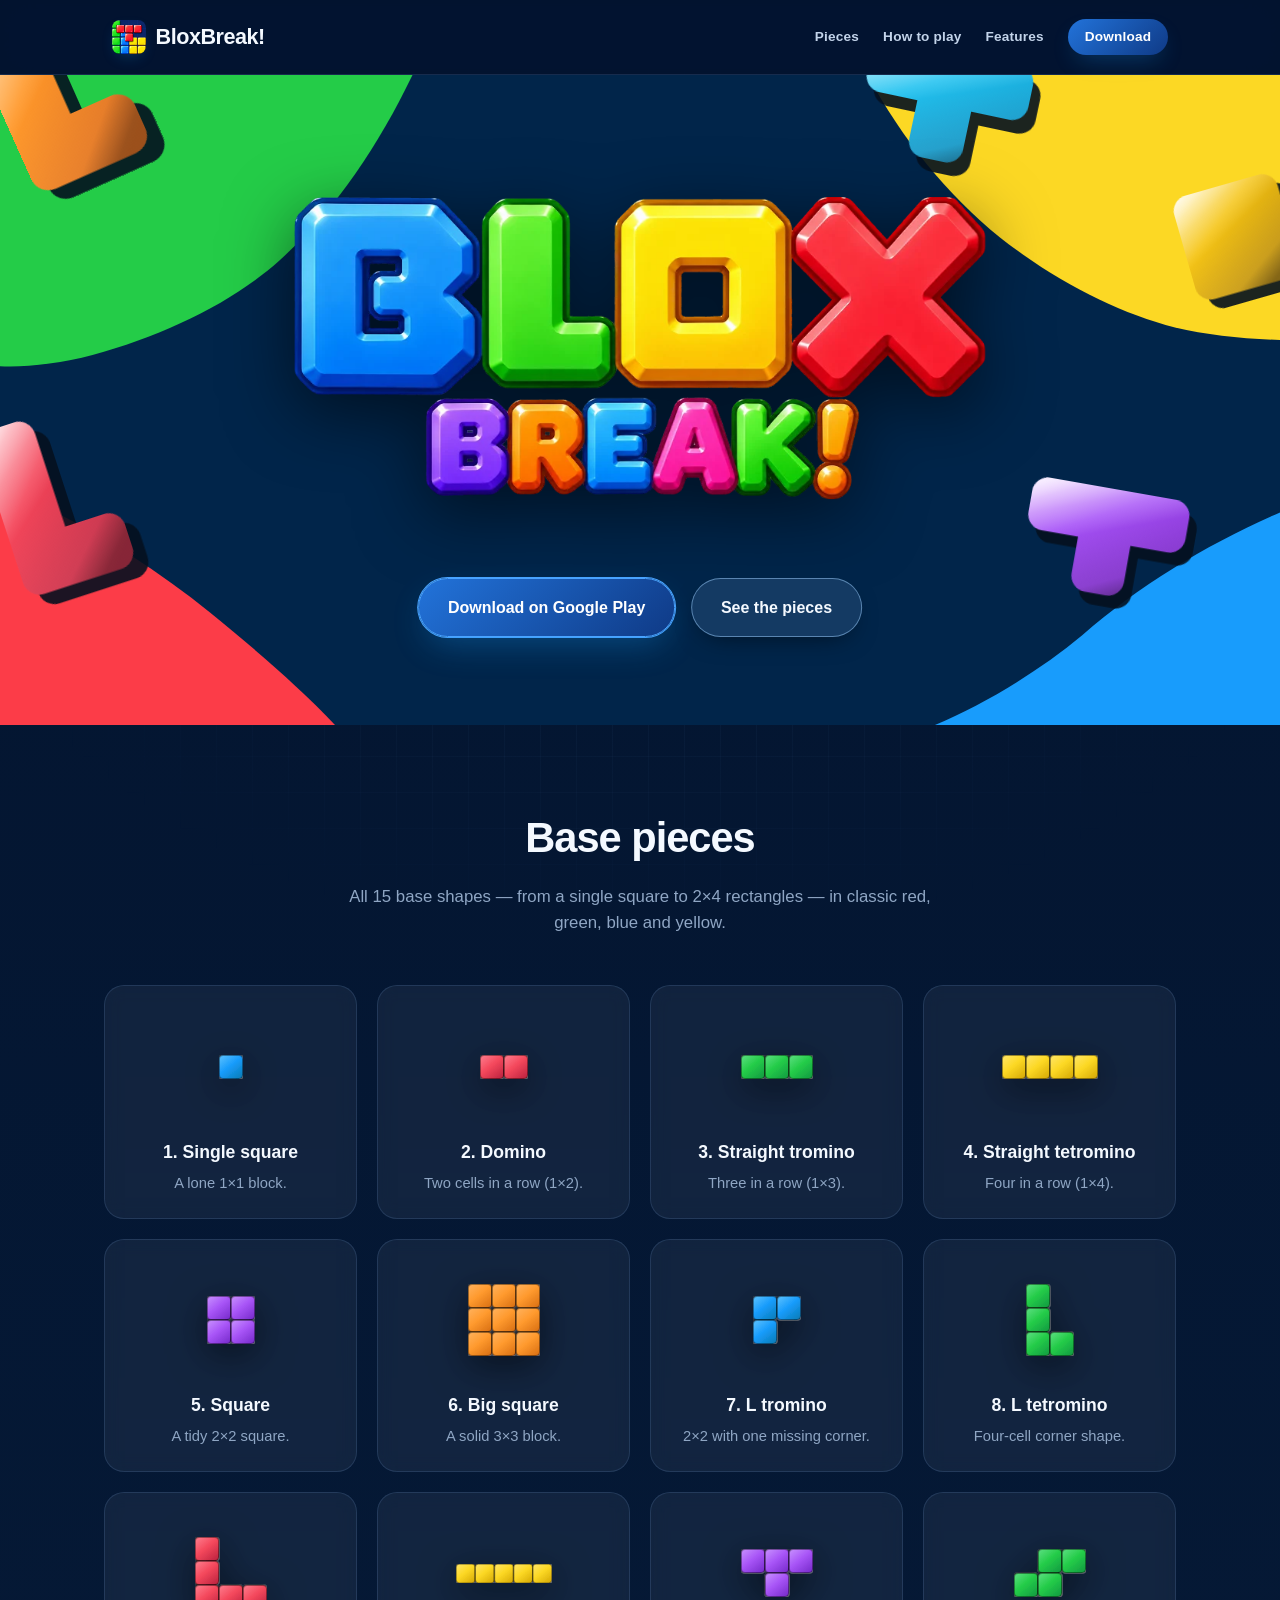
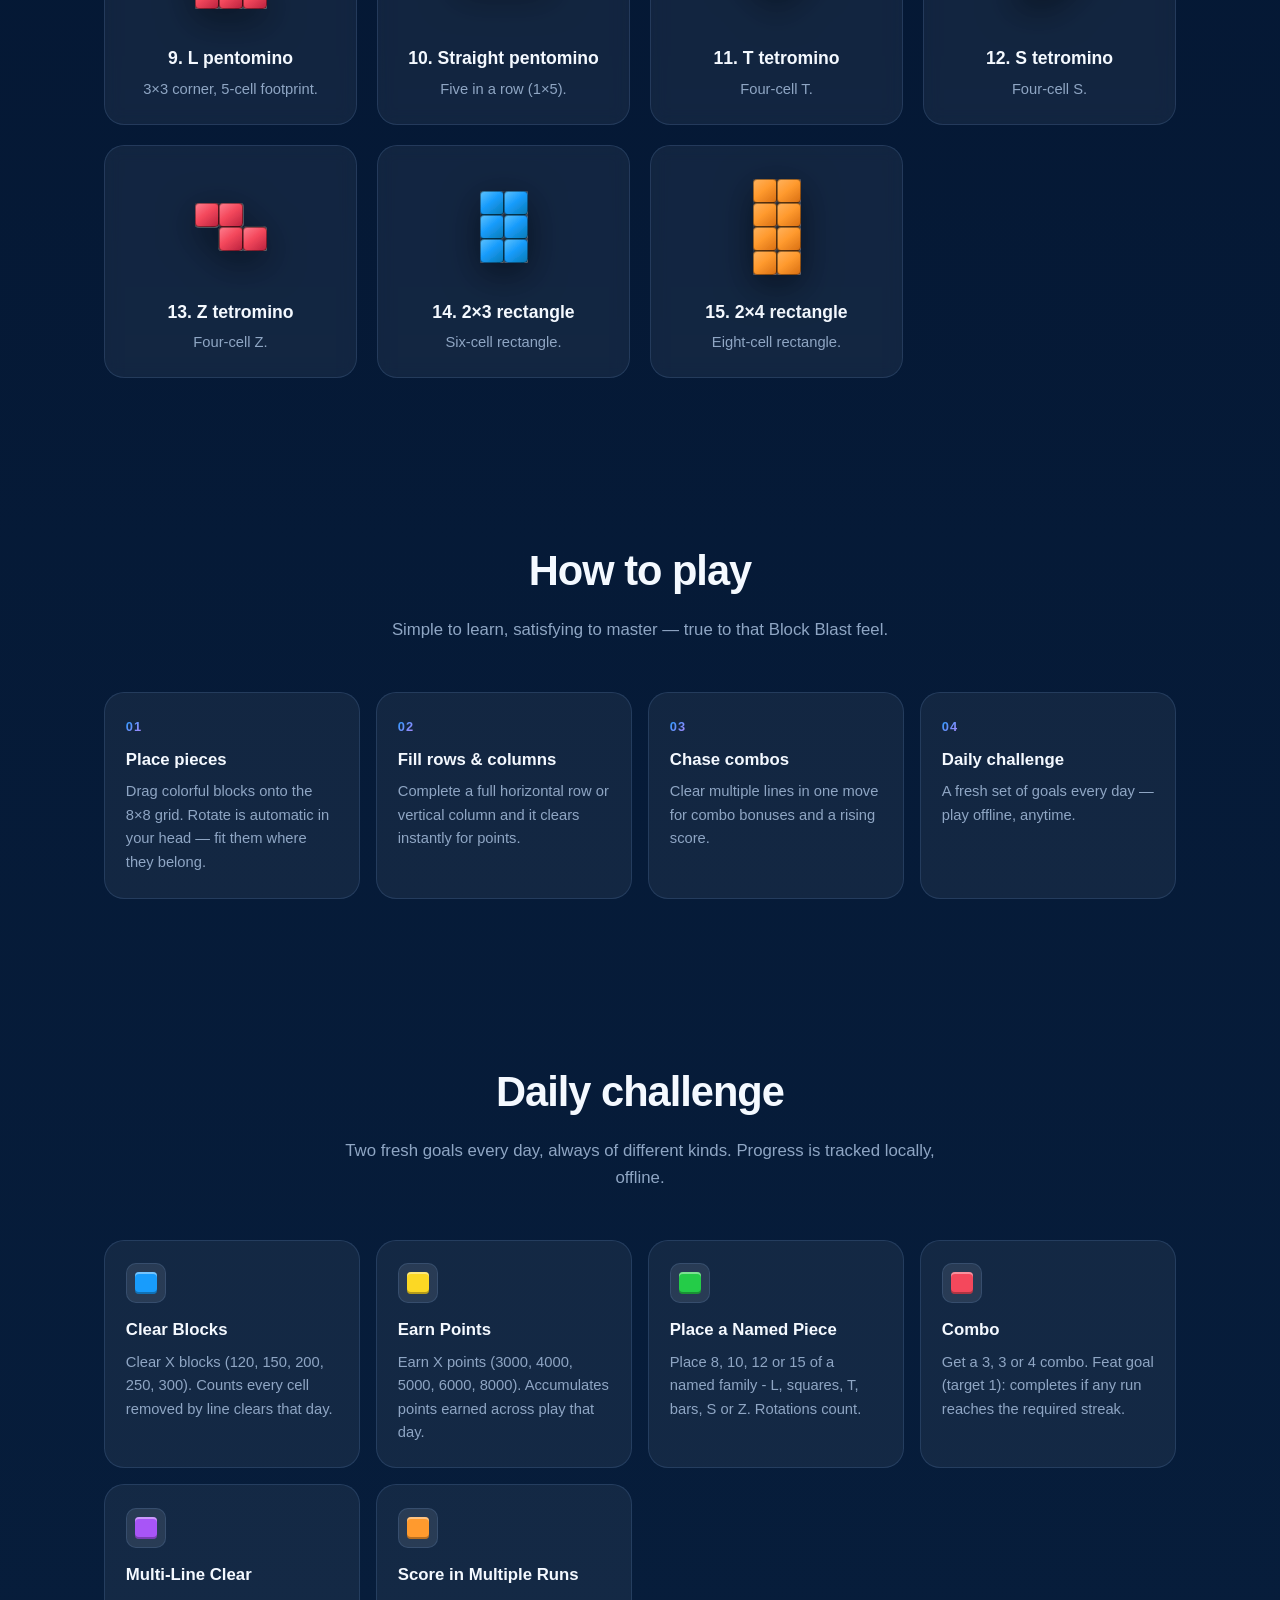
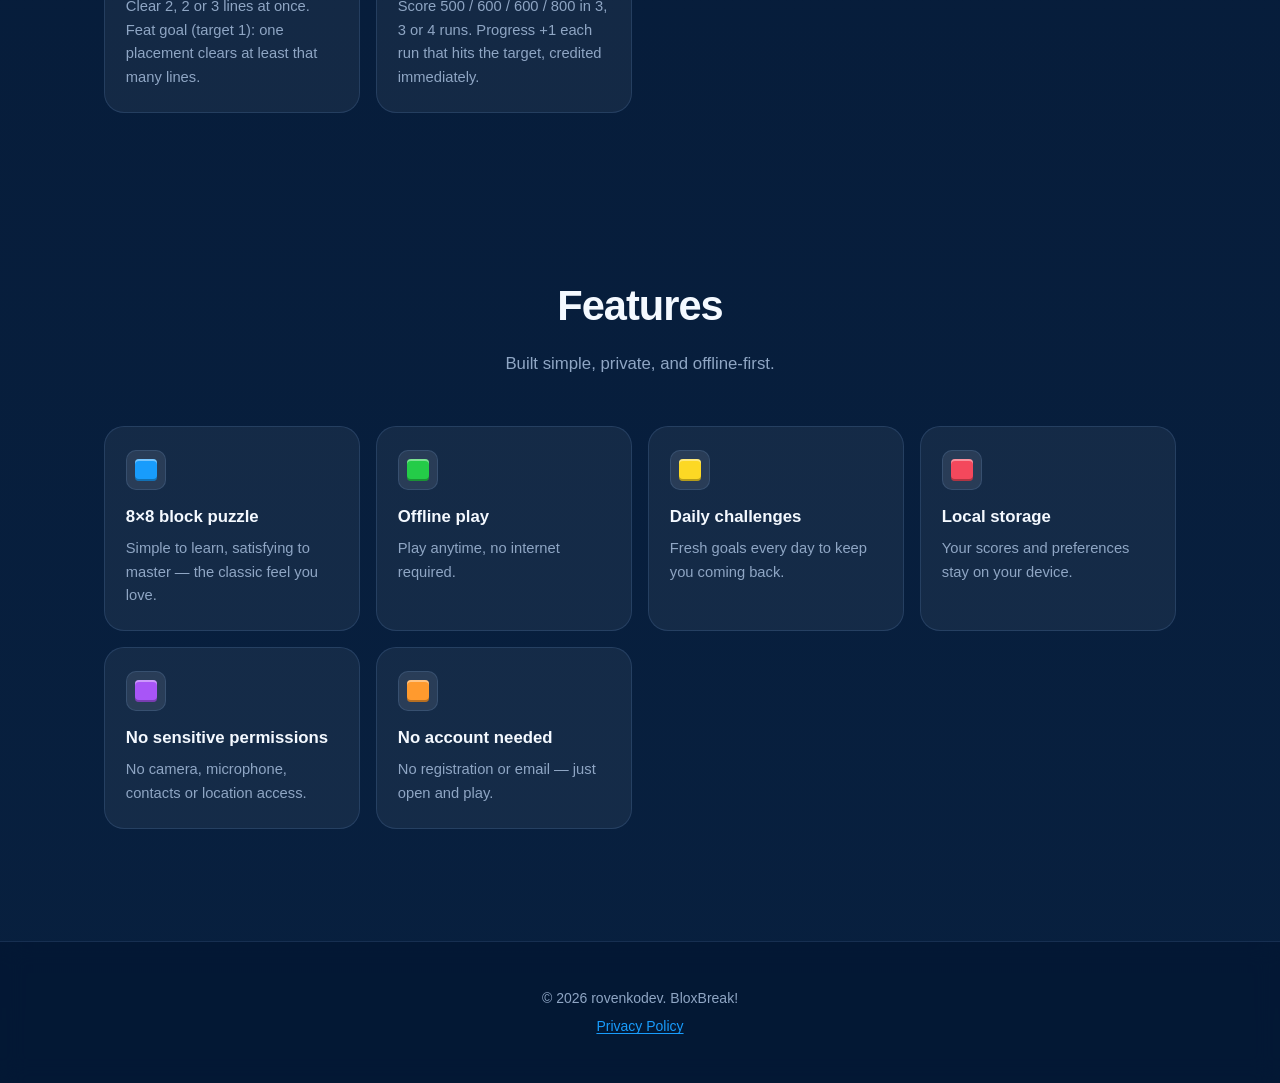
==== commit a9a72730: "Update navbar download button: flat style, no border, Inter font" ====
--- a/index.html
+++ b/index.html
@@ -3,8 +3,8 @@
 <head>
   <meta charset="UTF-8" />
   <meta name="viewport" content="width=device-width, initial-scale=1.0" />
-  <meta name="description" content="Blox is an offline-playable 8x8 block puzzle game for Android. No account required — just colorful classic pieces." />
-  <title>Blox — Block Puzzle Game</title>
+  <meta name="description" content="BloxBreak! is an offline-playable 8x8 block puzzle game for Android. No account required — just colorful classic pieces." />
+  <title>BloxBreak! — Block Puzzle Game</title>
   <link rel="icon" href="assets/img/icon-32.png" sizes="32x32" type="image/png" />
   <link rel="icon" href="assets/img/icon-32.webp" sizes="32x32" type="image/webp" />
   <link rel="apple-touch-icon" href="assets/img/icon-180.png" />
@@ -12,7 +12,7 @@
         imagesrcset="assets/img/wordmark.webp 900w, assets/img/wordmark-2x.webp 1623w"
         imagesizes="(max-width: 700px) 68vw, 54vw"
         fetchpriority="high" />
-  <link rel="stylesheet" href="assets/css/style.css" />
+  <link rel="stylesheet" href="assets/css/style.css?v=3" />
 </head>
 <body>
 
@@ -67,16 +67,15 @@
   <header class="site-header">
     <div class="container header-inner">
       <a href="/" class="logo">
-        <span class="logo-mark" aria-hidden="true"></span>
-        Blox
+        <img class="logo-mark" src="BloxBreak!AppIcon.png" alt="" aria-hidden="true" />
+        BloxBreak!
       </a>
       <button class="nav-toggle" id="nav-toggle" aria-label="Toggle menu" aria-expanded="false" type="button">&#9776;</button>
       <nav class="nav" id="site-nav">
         <a href="#pieces">Pieces</a>
         <a href="#how">How to play</a>
-        <a href="#daily">Daily</a>
         <a href="#features">Features</a>
-        <a href="privacypolicy.html">Privacy</a>
+        <a href="#" class="btn-download">Download</a>
       </nav>
     </div>
   </header>
@@ -268,7 +267,7 @@
     <!-- /hero-art:mobile -->
 
       <h1 class="hero-heading">
-        <span class="sr-only">Blox Break — colorful block puzzle game for Android</span>
+        <span class="sr-only">BloxBreak! — colorful block puzzle game for Android</span>
         <img class="hero-wordmark"
              src="assets/img/wordmark.webp"
              srcset="assets/img/wordmark.webp 900w, assets/img/wordmark-2x.webp 1623w"
@@ -492,7 +491,7 @@
 
   <footer class="site-footer">
     <div class="container footer-inner">
-      <p>&copy; 2026 rovenkodev. Blox</p>
+      <p>&copy; 2026 rovenkodev. BloxBreak!</p>
       <p><a href="privacypolicy.html">Privacy Policy</a></p>
     </div>
   </footer>
--- a/assets/css/style.css
+++ b/assets/css/style.css
@@ -1,5 +1,5 @@
 /* =========================
-   Blox Website — Colorful Block Theme
+   BloxBreak! â€” Colorful Block Theme
    Palette derived from the hero banner artwork so the whole site
    reads as one piece: the same navy ground, the same swoosh
    colours, and the same plastic-block highlights.
@@ -57,7 +57,7 @@
   --container-narrow: 820px;
   --header-h: 74px;
 
-  /* Navy sampled from the banner artwork — the hero's own ground */
+  /* Navy sampled from the banner artwork â€” the hero's own ground */
   --hero-navy: #01254a;
 }
 
@@ -133,7 +133,7 @@
   display: flex;
   align-items: center;
   justify-content: space-between;
-  padding: 0.9rem 0;
+  padding: 0.9rem 2rem;
   gap: 1rem;
   min-height: var(--header-h);
 }
@@ -148,34 +148,29 @@
   color: var(--text);
 }
 .logo-mark {
-  width: 30px;
-  height: 30px;
+  width: 34px;
+  height: 34px;
   border-radius: 8px;
-  background: linear-gradient(135deg, var(--blue), var(--purple));
+  object-fit: cover;
   box-shadow: 0 6px 16px -6px var(--glow-blue);
-  position: relative;
-  overflow: hidden;
-}
-.logo-mark::after {
-  content: "";
-  position: absolute;
-  inset: 6px;
-  border-radius: 4px;
-  background: conic-gradient(from 0deg, var(--yellow), var(--green), var(--blue), var(--red), var(--yellow));
+  flex: 0 0 auto;
 }
 
 .nav {
   display: flex;
   gap: 1.5rem;
   align-items: center;
-}
-.nav a {
+
+}
+.nav a:not(.btn-download) {
   color: var(--text-2);
-  font-size: 0.95rem;
-  font-weight: 700;
+  font-family: "Inter", -apple-system, BlinkMacSystemFont, "Segoe UI", Roboto, "Helvetica Neue", Arial, sans-serif;
+  font-size: 0.85rem;
+  font-weight: 800;
+  letter-spacing: 0.2px;
   transition: color var(--transition);
 }
-.nav a:hover { color: var(--text); }
+.nav a:not(.btn-download):hover { color: var(--text); }
 
 /* Mobile menu toggle (hidden on desktop) */
 .nav-toggle {
@@ -258,6 +253,53 @@
   transform: translateY(-2px);
 }
 
+/* ---------- Download button (navbar) ---------- */
+.nav .btn-download {
+  /* Flat 2D button, consistent with the rest of the site */
+  display: inline-flex;
+  align-items: center;
+  justify-content: center;
+  gap: 0.4rem;
+  padding: 0.45rem 1.05rem;
+  font-size: 0.85rem;
+  font-weight: 800;
+  letter-spacing: 0.2px;
+  font-family: "Inter", -apple-system, BlinkMacSystemFont, "Segoe UI", Roboto, "Helvetica Neue", Arial, sans-serif;
+  color: #fff;
+  text-decoration: none;
+  border-radius: var(--radius-pill);
+  border: none;
+  background: linear-gradient(135deg, var(--blue-deep), var(--blue-deep-2));
+  box-shadow:
+    0 10px 24px -8px var(--glow-blue);
+  transform: translateY(0);
+  transition: transform var(--transition), box-shadow var(--transition), filter var(--transition), background var(--transition);
+  white-space: nowrap;
+  min-width: 0;
+  position: relative;
+  overflow: hidden;
+}
+.nav .btn-download:hover {
+  filter: brightness(1.08);
+  transform: translateY(-2px);
+  box-shadow:
+    0 16px 34px -8px var(--glow-blue);
+}
+.nav .btn-download:active {
+  transform: scale(0.98);
+  box-shadow:
+    0 6px 16px -8px var(--glow-blue);
+}
+@media (max-width: 760px) {
+  .nav .btn-download {
+    width: 100%;
+    max-width: 320px;
+    padding: 0.85rem 1.25rem;
+    font-size: 0.95rem;
+    text-align: center;
+  }
+}
+
 /* play badge */
 .btn .play-icon {
   width: 20px;
@@ -552,6 +594,30 @@
 .footer-inner a:hover { color: var(--yellow); }
 
 /* ---------- Responsive ---------- */
+
+
+/* ---------- Wide Tablet/Intermediate (1120px - 1025px) ---------- */
+@media (max-width: 1120px) {
+  .header-inner {
+    padding: 0.9rem 1.25rem;
+    gap: 0.75rem;           /* reduced from 1rem */
+  }
+  .nav {
+    gap: 1.25rem;           /* reduced from 1.5rem */
+  }
+}
+
+/* ---------- Intermediate (1080px - 1121px) ---------- */
+@media (max-width: 1080px) {
+  .header-inner {
+    padding: 0.9rem 1rem;
+    gap: 0.5rem;
+  }
+  .nav {
+    gap: 1rem;
+  }
+}
+
 @media (max-width: 760px) {
   .section { padding: 3.5rem 0; }
   .policy-card { padding: 1.6rem 1.2rem; }
@@ -587,6 +653,7 @@
   .header-inner {
     flex-wrap: wrap;
     align-items: center;
+    padding: 0.9rem 1.25rem;
     gap: 0.75rem;
   }
   .logo { flex: 1 1 auto; }
@@ -618,19 +685,42 @@
   }
   .container { padding-inline: 1rem; }
   .nav.is-open { display: flex; }
-  .nav a {
+  .nav a:not(.btn-download) {
     display: block;
     width: 100%;
     max-width: 320px;
     text-align: center;
     padding: 1rem 1.25rem;
     font-size: 1.25rem;
-    font-weight: 700;
+    font-weight: 800;
+    letter-spacing: 0.2px;
     background: transparent;
-    border: 1px solid var(--border);
-    border-radius: var(--radius-sm);
-  }
-  .nav a:hover { color: var(--text); background: var(--surface-2); }
+    border: none;
+    border-radius: 0;
+  }
+  .nav a:not(.btn-download):hover { color: var(--text); background: var(--surface-2); }
+}
+/* ---------- Tablet/Intermediate ---------- */
+@media (max-width: 1024px) {
+  .container {
+    padding: 0 1rem;
+  }
+  .header-inner {
+    flex-wrap: wrap;
+    padding: 0.9rem 1rem;
+    gap: 0.5rem;
+    align-items: center;
+    justify-content: space-between;
+.header-inner .logo {
+    min-width: 0;
+  }
+  }
+  .nav {
+    gap: 1rem;
+  }
+  .nav a:not(.btn-download) {
+    min-width: 0;
+  }
 }
 /* Prevent background scroll when menu open */
 body.nav-open { overflow: hidden; }
